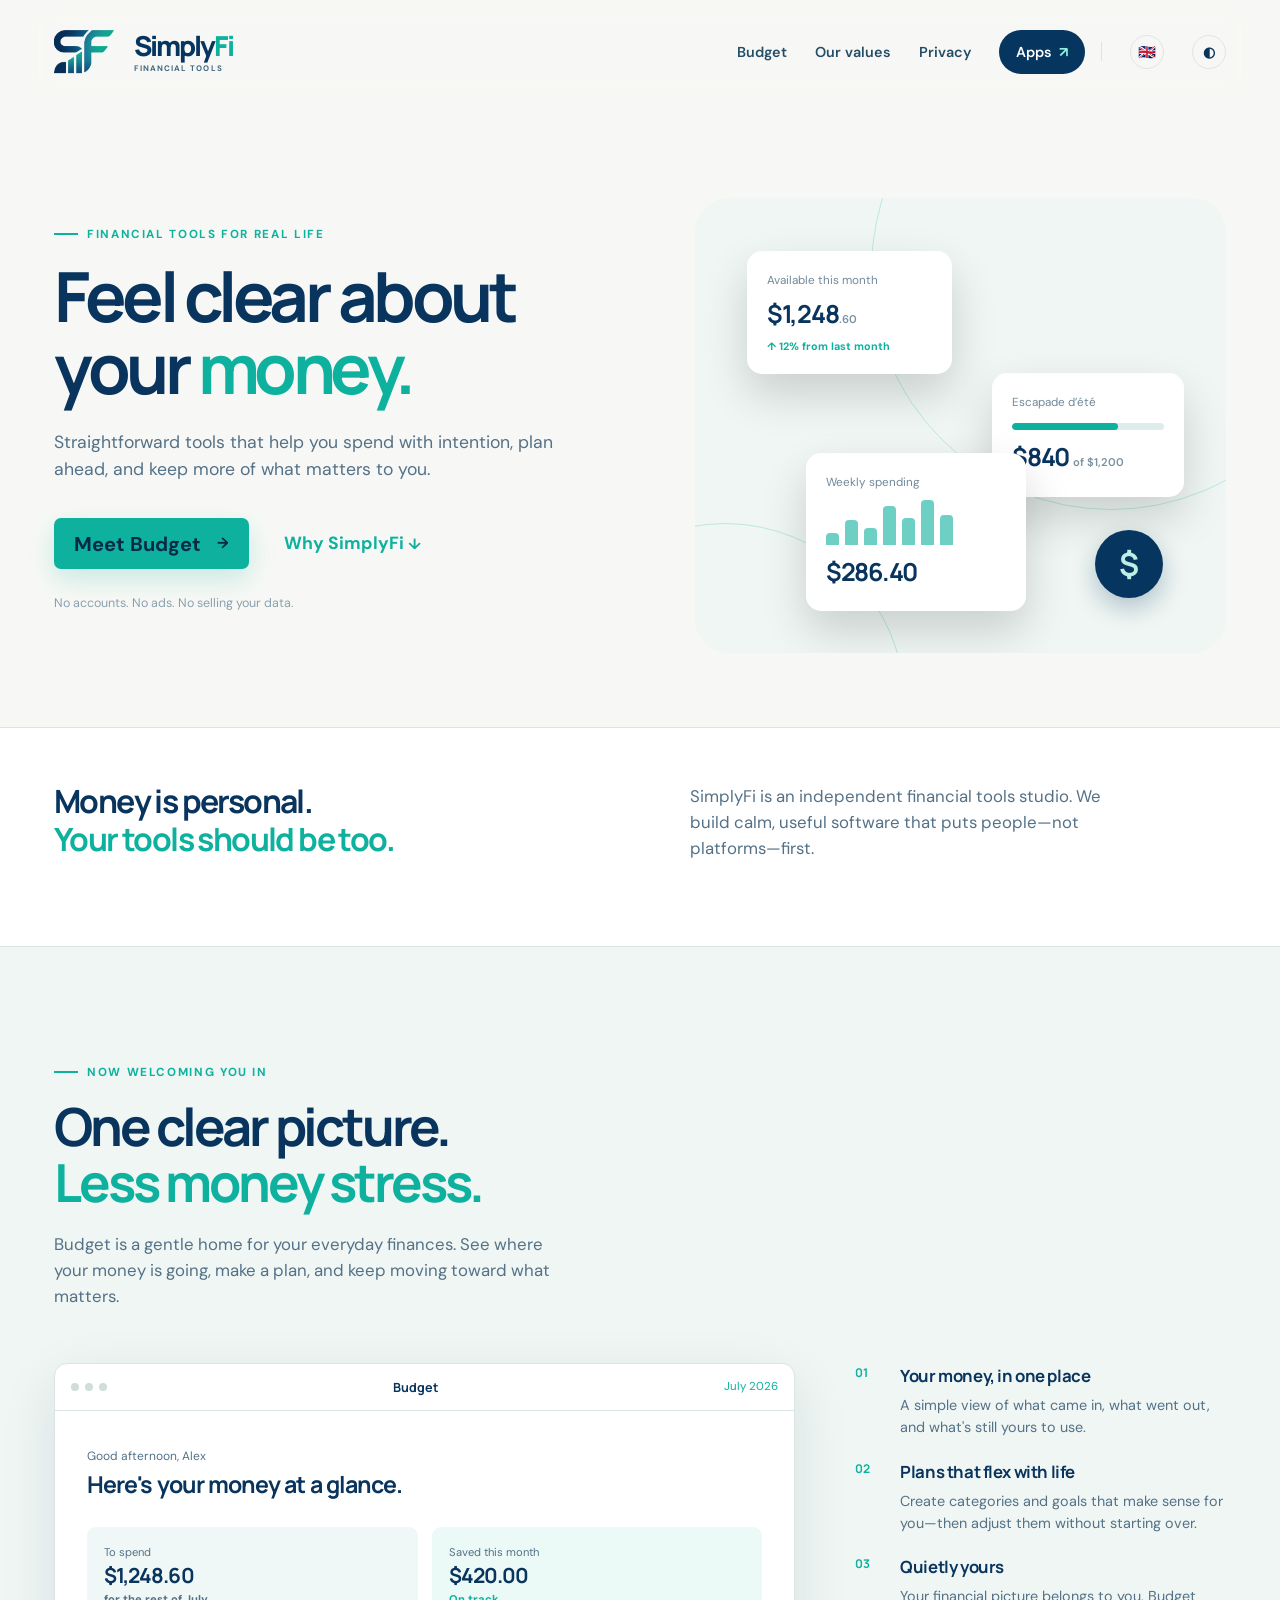
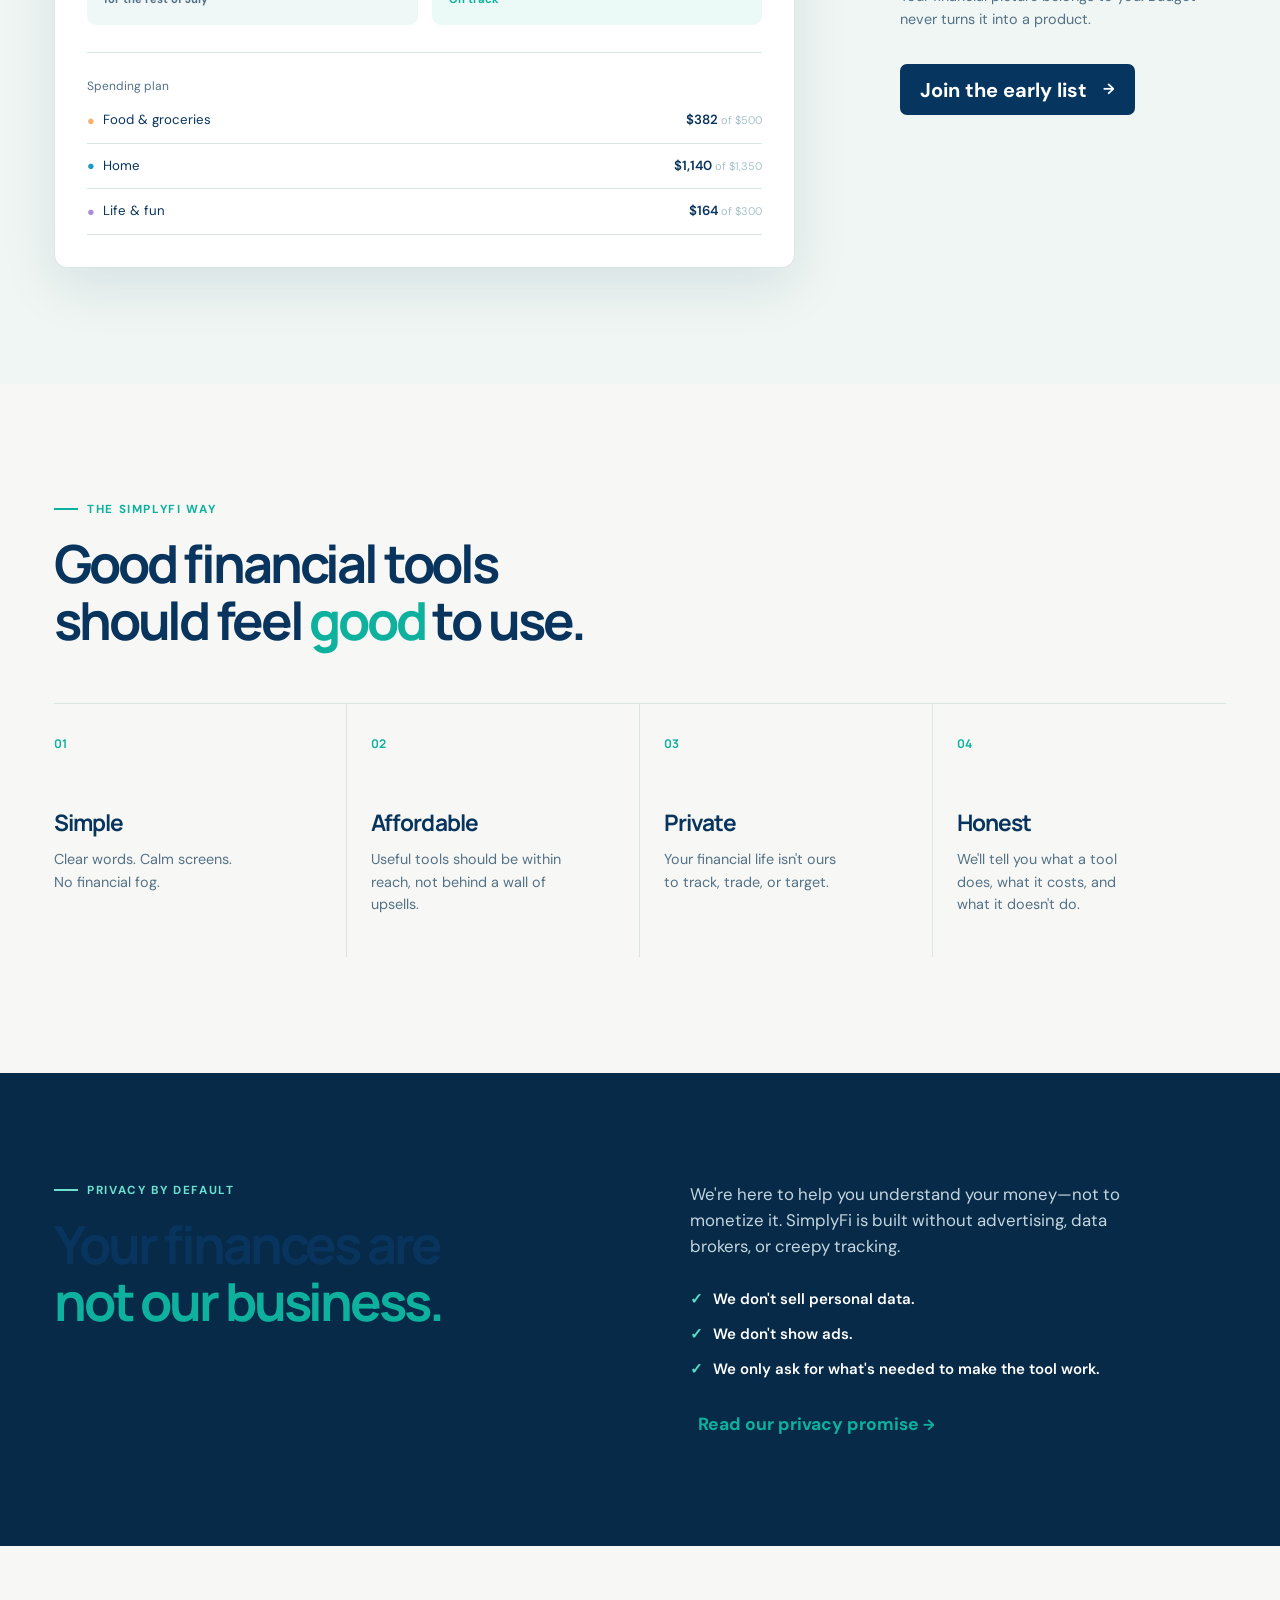
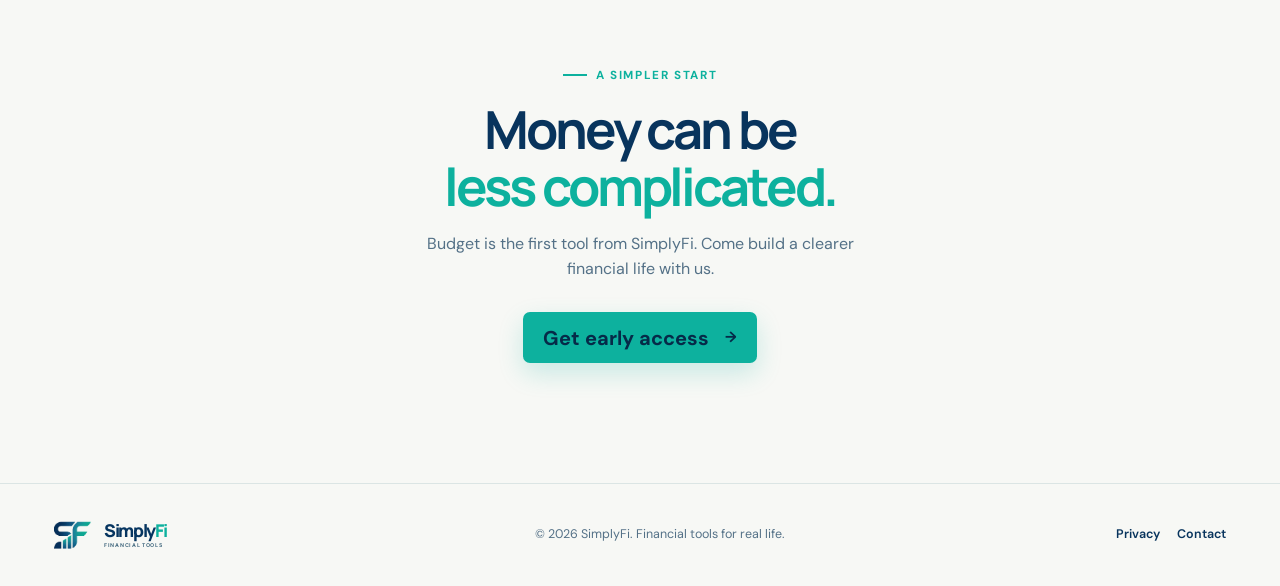
==== index.html @ 437ff039 "Make mobile app navigation responsive" ====
<!doctype html>
<html lang="en" data-lang="en">
<head>
  <meta charset="utf-8">
  <meta name="viewport" content="width=device-width,initial-scale=1">
  <title>SimplyFi — Money, made simpler.</title>
  <meta name="description" content="SimplyFi makes simple, affordable and private financial tools for everyday life.">
  <meta name="theme-color" content="#f7f8f5">
  <link rel="preconnect" href="https://fonts.googleapis.com">
  <link rel="preconnect" href="https://fonts.gstatic.com" crossorigin>
  <link href="https://fonts.googleapis.com/css2?family=DM+Sans:wght@400;500;600;700&family=Manrope:wght@500;600;700;800&display=swap" rel="stylesheet">
  <link rel="stylesheet" href="v2.css">
</head>
<body>
  <nav class="site-nav" aria-label="Primary navigation">
    <a class="brand" href="#top" aria-label="SimplyFi home"><img class="brand-mark logo-light" src="img/simplyfi-mark-light.png" alt=""><img class="brand-mark logo-dark" src="img/simplyfi-mark-dark.png" alt="" aria-hidden="true"><span class="brand-word"><strong>Simply<span>Fi</span></strong><small data-i18n="brandTagline">Financial tools</small></span></a>
    <div class="nav-links">
      <a href="#apps" data-i18n="navBudget">Budget</a><a href="#values" data-i18n="navValues">Our values</a><a href="#privacy" data-i18n="navPrivacy">Privacy</a>
      <a class="nav-cta" href="#apps"><span data-i18n="navApps">Apps</span> <b>↗</b></a>
      <span class="nav-divider" aria-hidden="true"></span>
      <div class="lang-dropdown"><button class="nav-btn" id="lang-btn" aria-label="Change language" title="Change language"></button><div class="lang-menu" id="lang-menu" role="menu"><button data-lang-code="en" role="menuitem">🇬🇧&nbsp; English</button><button data-lang-code="fr" role="menuitem">🇫🇷&nbsp; Français</button><button data-lang-code="es" role="menuitem">🇪🇸&nbsp; Español</button><button data-lang-code="pt" role="menuitem">🇧🇷&nbsp; Português</button></div></div>
      <button class="nav-btn" id="theme-btn" aria-label="Toggle dark mode" title="Toggle theme"></button>
    </div>
  </nav>
  <main id="top">
    <header class="hero">
      <div class="hero-copy">
        <p class="eyebrow"><i></i><span data-i18n="heroEyebrow">Financial tools for real life</span></p>
        <h1 data-i18n-html="heroTitle">Feel clear about<br>your <em>money.</em></h1>
        <p class="hero-lede" data-i18n="heroLede">Straightforward tools that help you spend with intention, plan ahead, and keep more of what matters to you.</p>
        <div class="hero-actions"><a class="button button-primary" href="#apps"><span data-i18n="heroCta">Meet Budget</span> <b>→</b></a><a class="text-link" href="#values"><span data-i18n="heroLink">Why SimplyFi</span> <b>↓</b></a></div>
        <p class="small-print" data-i18n="heroNote">No accounts. No ads. No selling your data.</p>
      </div>
      <div class="hero-visual" aria-hidden="true"><div class="halo halo-one"></div><div class="halo halo-two"></div><div class="hero-card card-balance"><span data-i18n="cardAvailable">Available this month</span><strong>$1,248<small>.60</small></strong><b data-i18n="cardUp">↑ 12% from last month</b></div><div class="hero-card card-goal"><span data-i18n="cardGoal">Summer getaway</span><div class="goal-line"><i></i></div><strong>$840 <small data-i18n="cardOf">of $1,200</small></strong></div><div class="hero-card card-spend"><span data-i18n="cardSpend">Weekly spending</span><div class="bars"><i></i><i></i><i></i><i></i><i></i><i></i><i></i></div><strong>$286.40</strong></div><div class="hero-orbit">$</div></div>
    </header>
    <section class="intro" aria-label="SimplyFi introduction"><p data-i18n-html="introTitle">Money is personal.<br><strong>Your tools should be too.</strong></p><p data-i18n="introCopy">SimplyFi is an independent financial tools studio. We build calm, useful software that puts people—not platforms—first.</p></section>
    <section id="apps" class="budget-section"><div class="section-heading"><p class="eyebrow"><i></i><span data-i18n="budgetEyebrow">Now welcoming you in</span></p><h2 data-i18n-html="budgetTitle">One clear picture.<br><em>Less money stress.</em></h2><p data-i18n="budgetCopy">Budget is a gentle home for your everyday finances. See where your money is going, make a plan, and keep moving toward what matters.</p></div>
      <div class="budget-layout"><div class="budget-window"><div class="window-top"><span></span><span></span><span></span><b>Budget</b><em data-i18n="month">July 2026</em></div><div class="window-body"><div class="welcome"><span data-i18n="greeting">Good afternoon, Alex</span><strong data-i18n="welcome">Here's your money at a glance.</strong></div><div class="summary-grid"><div><span data-i18n="toSpend">To spend</span><strong>$1,248.60</strong><b data-i18n="restMonth">for the rest of July</b></div><div><span data-i18n="saved">Saved this month</span><strong>$420.00</strong><b class="green" data-i18n="onTrack">On track</b></div></div><div class="category-list"><span data-i18n="plan">Spending plan</span><div><i class="food">●</i><span data-i18n="food">Food & groceries</span><b>$382 <small data-i18n="foodOf">of $500</small></b></div><div><i class="home">●</i><span data-i18n="home">Home</span><b>$1,140 <small data-i18n="homeOf">of $1,350</small></b></div><div><i class="life">●</i><span data-i18n="life">Life & fun</span><b>$164 <small data-i18n="lifeOf">of $300</small></b></div></div></div></div>
      <div class="budget-side"><div><span class="number">01</span><h3 data-i18n="pointOneTitle">Your money, in one place</h3><p data-i18n="pointOneCopy">A simple view of what came in, what went out, and what's still yours to use.</p></div><div><span class="number">02</span><h3 data-i18n="pointTwoTitle">Plans that flex with life</h3><p data-i18n="pointTwoCopy">Create categories and goals that make sense for you—then adjust them without starting over.</p></div><div><span class="number">03</span><h3 data-i18n="pointThreeTitle">Quietly yours</h3><p data-i18n="pointThreeCopy">Your financial picture belongs to you. Budget never turns it into a product.</p></div><a class="button button-dark" href="mailto:simplyfitools@proton.me?subject=Budget%20early%20access"><span data-i18n="earlyList">Join the early list</span> <b>→</b></a></div></div>
    </section>
    <section id="values" class="values"><div class="values-heading"><p class="eyebrow"><i></i><span data-i18n="valuesEyebrow">The SimplyFi way</span></p><h2 data-i18n-html="valuesTitle">Good financial tools<br>should feel <em>good</em> to use.</h2></div><div class="value-grid"><article><span>01</span><h3 data-i18n="simple">Simple</h3><p data-i18n="simpleCopy">Clear words. Calm screens. No financial fog.</p></article><article><span>02</span><h3 data-i18n="affordable">Affordable</h3><p data-i18n="affordableCopy">Useful tools should be within reach, not behind a wall of upsells.</p></article><article><span>03</span><h3 data-i18n="private">Private</h3><p data-i18n="privateCopy">Your financial life isn't ours to track, trade, or target.</p></article><article><span>04</span><h3 data-i18n="honest">Honest</h3><p data-i18n="honestCopy">We'll tell you what a tool does, what it costs, and what it doesn't do.</p></article></div></section>
    <section id="privacy" class="privacy"><div><p class="eyebrow"><i></i><span data-i18n="privacyEyebrow">Privacy by default</span></p><h2 data-i18n-html="privacyTitle">Your finances are<br><em>not our business.</em></h2></div><div class="privacy-copy"><p data-i18n="privacyCopy">We're here to help you understand your money—not to monetize it. SimplyFi is built without advertising, data brokers, or creepy tracking.</p><ul><li data-i18n="privacyOne">We don't sell personal data.</li><li data-i18n="privacyTwo">We don't show ads.</li><li data-i18n="privacyThree">We only ask for what's needed to make the tool work.</li></ul><a class="text-link" href="privacy/"><span data-i18n="privacyLink">Read our privacy promise</span> <b>→</b></a></div></section>
    <section class="closing"><p class="eyebrow"><i></i><span data-i18n="closingEyebrow">A simpler start</span></p><h2 data-i18n-html="closingTitle">Money can be<br><em>less complicated.</em></h2><p data-i18n="closingCopy">Budget is the first tool from SimplyFi. Come build a clearer financial life with us.</p><a class="button button-primary" href="mailto:simplyfitools@proton.me?subject=Budget%20early%20access"><span data-i18n="closingCta">Get early access</span> <b>→</b></a></section>
  </main>
  <footer><a class="footer-brand" href="#top"><img class="brand-mark logo-light" src="img/simplyfi-mark-light.png" alt=""><img class="brand-mark logo-dark" src="img/simplyfi-mark-dark.png" alt="" aria-hidden="true"><span class="brand-word"><strong>Simply<span>Fi</span></strong><small data-i18n="brandTagline">Financial tools</small></span></a><span data-i18n="footer">© 2026 SimplyFi. Financial tools for real life.</span><div><a href="privacy/" data-i18n="navPrivacy">Privacy</a><a href="mailto:simplyfitools@proton.me" data-i18n="contact">Contact</a></div></footer>
  <script src="v2.js"></script>
</body>
</html>
---- v2.css ----
:root { --navy:#063560; --navy-deep:#042846; --teal:#0db19e; --mint:#c8eee7; --paper:#f7f8f5; --ink:#08345d; --muted:#668093; --line:#dbe5e4; --sand:#eff3ee; }
* { box-sizing:border-box; } html { scroll-behavior:smooth; } body { margin:0; color:var(--ink); background:var(--paper); font:16px/1.55 "DM Sans",sans-serif; } a { color:inherit; text-decoration:none; } .site-nav { height:88px; max-width:1240px; margin:auto; padding:12px 34px; display:flex; align-items:center; justify-content:space-between; } .brand img { display:block; width:116px; height:64px; object-fit:contain; object-position:left center; } .nav-links { display:flex; align-items:center; gap:28px; font-size:.9rem; font-weight:600; } .nav-links>a:not(.nav-cta) { color:#466477; } .nav-cta { background:var(--navy); color:white; border-radius:999px; padding:11px 17px; } .nav-cta span { color:var(--teal); margin-left:5px; }
.hero { max-width:1240px; min-height:620px; margin:auto; padding:94px 34px 74px; display:grid; grid-template-columns:1.05fr .95fr; align-items:center; gap:54px; overflow:hidden; } .eyebrow { margin:0 0 17px; color:var(--teal); font-size:.73rem; font-weight:700; text-transform:uppercase; letter-spacing:.14em; } .eyebrow i { width:24px; height:2px; display:inline-block; vertical-align:middle; margin:-2px 9px 0 0; background:currentColor; } h1,h2,h3,p { margin-top:0; } h1,h2,h3 { font-family:Manrope,sans-serif; } h1 { font-size:clamp(3.2rem,5.4vw,5.5rem); line-height:1.04; letter-spacing:-.065em; margin-bottom:25px; } em { color:var(--teal); font-style:normal; } .hero-lede { max-width:500px; color:#547187; font-size:1.1rem; } .hero-actions { margin-top:35px; display:flex; align-items:center; gap:27px; } .button { display:inline-flex; align-items:center; justify-content:center; gap:16px; padding:14px 20px; border-radius:7px; font-weight:700; font-size:.93rem; } .button span { font-size:1.25rem; line-height:1; } .button-primary { background:var(--teal); color:#fff; box-shadow:0 10px 26px rgba(13,177,158,.2); } .button-dark { background:var(--navy); color:#fff; } .text-link { font-weight:700; font-size:.93rem; } .text-link span { color:var(--teal); margin-left:8px; font-size:1.1rem; } .small-print { color:#8aa0ae; font-size:.78rem; margin-top:25px; }
.hero-visual { position:relative; height:455px; background:linear-gradient(135deg,#e2f2ef,#eef5f2); border-radius:34px; overflow:hidden; } .halo { position:absolute; border-radius:50%; border:1px solid rgba(13,177,158,.22); } .halo-one { width:480px;height:480px;top:-168px;right:-125px; } .halo-two { width:360px;height:360px;bottom:-230px;left:-150px; } .hero-card { position:absolute; padding:20px; border-radius:15px; background:rgba(255,255,255,.94); box-shadow:0 20px 45px rgba(13,59,84,.12); } .hero-card span { color:#70899a; font-size:.73rem; display:block; margin-bottom:6px; } .hero-card strong { font-family:Manrope; font-size:1.55rem; letter-spacing:-.05em; } .hero-card small { font:600 .7rem "DM Sans"; letter-spacing:0; color:#7c919e; } .hero-card b { display:block; font-size:.67rem; margin-top:4px; color:var(--teal); } .card-balance { left:52px; top:53px; width:205px; } .card-goal { right:42px; top:175px; width:192px; } .goal-line { background:#deedeb; height:7px; border-radius:9px; margin:12px 0 8px; overflow:hidden; } .goal-line i { display:block; width:70%;height:100%; background:var(--teal); border-radius:inherit; } .card-spend { bottom:42px; left:111px; width:220px; } .bars { height:45px; display:flex; align-items:end; gap:6px; margin:8px 0; } .bars i { width:13px; background:var(--teal); border-radius:4px 4px 0 0; opacity:.6; } .bars i:nth-child(1){height:25%}.bars i:nth-child(2){height:55%}.bars i:nth-child(3){height:37%}.bars i:nth-child(4){height:85%}.bars i:nth-child(5){height:60%}.bars i:nth-child(6){height:100%}.bars i:nth-child(7){height:65%} .hero-orbit { position:absolute; right:63px; bottom:55px; width:68px;height:68px;border-radius:50%;background:var(--navy);color:#bceee4;display:grid;place-items:center;font:bold 2rem Manrope;box-shadow:0 10px 25px #08345d44; }
.intro { border-top:1px solid var(--line); border-bottom:1px solid var(--line); padding:55px max(34px,calc((100vw - 1172px)/2)); display:grid; grid-template-columns:1fr 1fr; gap:100px; background:#fff; } .intro p:first-child { font:700 clamp(1.55rem,2.5vw,2.3rem)/1.18 Manrope; letter-spacing:-.05em; } .intro strong { color:var(--teal); } .intro p:last-child { max-width:430px; color:#5b7486; font-size:1.05rem; }
.budget-section { padding:116px max(34px,calc((100vw - 1172px)/2)); background:#eff6f3; } .section-heading { max-width:600px; }.section-heading h2,.values h2,.privacy h2,.closing h2 { font-size:clamp(2.4rem,4.1vw,4.2rem); line-height:1.08; letter-spacing:-.06em; margin-bottom:20px; } .section-heading>p:last-child { color:#557385; max-width:520px; font-size:1.05rem; } .budget-layout { display:grid; grid-template-columns:1.4fr .7fr; gap:60px; align-items:start; margin-top:54px; } .budget-window { background:#fff; border:1px solid #d8e6e3; border-radius:13px; overflow:hidden; box-shadow:0 18px 55px rgba(6,53,96,.1); } .window-top { height:47px; padding:0 16px; display:flex;align-items:center;gap:6px;border-bottom:1px solid #e7efed;color:#91a5ae;font-size:.72rem; }.window-top>span { width:8px;height:8px;border-radius:50%;background:#cfdddb;}.window-top b { margin:auto;font:700 .79rem Manrope;color:var(--navy);}.window-top em{font-style:normal}.window-body{padding:32px}.welcome span,.category-list>span {font-size:.75rem;color:#7c939f}.welcome strong{display:block;font:700 1.45rem Manrope;letter-spacing:-.04em}.summary-grid{display:grid;grid-template-columns:1fr 1fr;gap:14px;margin:27px 0}.summary-grid>div{border-radius:9px;padding:17px;background:#eff8f6}.summary-grid>div:nth-child(2){background:#f2f6fb}.summary-grid span,.summary-grid b{display:block;font-size:.7rem;color:#75909a}.summary-grid strong{font:700 1.3rem Manrope;letter-spacing:-.045em}.summary-grid .green{color:var(--teal)}.category-list{border-top:1px solid #e6eeec;padding-top:20px}.category-list>div{display:flex;gap:8px;align-items:center;padding:12px 0;border-bottom:1px solid #eef3f2;font-size:.83rem}.category-list i{font-style:normal;font-size:.8rem}.food{color:#ffad6b}.home{color:#1b9bca}.life{color:#ae8dd5}.category-list b{margin-left:auto;font-weight:600}.category-list small{font-weight:400;color:#8ba0a9}.budget-side>div{padding:0 0 20px 45px;position:relative}.number{position:absolute;left:0;top:1px;color:var(--teal);font:700 .75rem Manrope}.budget-side h3{font-size:1.05rem;letter-spacing:-.025em;margin:0 0 5px}.budget-side p{color:#5d7788;font-size:.9rem;margin:0}.budget-side .button{margin:14px 0 0 45px}
.values { padding:116px max(34px,calc((100vw - 1172px)/2)); }.values-heading { margin-bottom:55px; }.value-grid { border-top:1px solid var(--line); display:grid;grid-template-columns:repeat(4,1fr);}.value-grid article{min-height:220px;padding:27px 24px;border-right:1px solid var(--line)}.value-grid article:first-child{padding-left:0}.value-grid article:last-child{border:0}.value-grid span{color:var(--teal);font:700 .75rem Manrope}.value-grid h3{font-size:1.42rem;letter-spacing:-.04em;margin:49px 0 8px}.value-grid p{color:#607b8b;font-size:.9rem;max-width:190px}
.privacy { padding:108px max(34px,calc((100vw - 1172px)/2)); background:var(--navy); color:white;display:grid;grid-template-columns:1fr 1fr;gap:100px; }.privacy .eyebrow{color:#6de0d0}.privacy h2{margin:0}.privacy-copy{max-width:460px;color:#c2d4dc;font-size:1.05rem}.privacy-copy ul{padding:0;margin:29px 0;list-style:none}.privacy-copy li{margin:12px 0;color:white;font-weight:600;font-size:.94rem}.privacy-copy li:before{content:'✓';color:#59dec9;margin-right:10px}.privacy-copy .text-link{color:#fff}.closing{text-align:center;padding:120px 30px}.closing .eyebrow{justify-content:center}.closing h2{margin-bottom:18px}.closing>p:not(.eyebrow){color:#637c8c;max-width:460px;margin:0 auto 30px}.closing .button{margin:auto}footer{border-top:1px solid var(--line);padding:23px max(34px,calc((100vw - 1172px)/2));display:flex;align-items:center;justify-content:space-between;gap:20px;color:#718894;font-size:.78rem}.footer-brand img{width:84px;height:37px;object-fit:contain}.footer-brand{line-height:0}footer div{display:flex;gap:17px;color:var(--navy);font-weight:600}
@media (max-width:800px){.site-nav{padding:10px 22px;height:76px}.brand img{width:95px;height:54px}.nav-links{gap:14px;font-size:.82rem}.nav-links>a:not(.nav-cta){display:none}.hero{grid-template-columns:1fr;padding:64px 24px 58px;gap:45px;min-height:0}.hero-visual{height:360px}.card-balance{left:24px;top:36px}.card-goal{right:22px;top:142px}.card-spend{left:64px;bottom:24px}.hero-orbit{right:25px;bottom:22px}.intro,.privacy{grid-template-columns:1fr;gap:18px;padding:48px 24px}.budget-section,.values{padding:74px 24px}.budget-layout{grid-template-columns:1fr;gap:42px}.window-body{padding:22px}.values-heading{margin-bottom:35px}.value-grid{grid-template-columns:1fr 1fr}.value-grid article,.value-grid article:first-child{padding:22px 15px;border-bottom:1px solid var(--line)}.value-grid article:nth-child(2){border-right:0}.value-grid article:nth-child(3),.value-grid article:nth-child(4){border-bottom:0}.value-grid h3{margin-top:35px}.closing{padding:80px 24px}footer{padding:18px 24px;flex-wrap:wrap}.footer-brand{order:1}footer span{order:3;width:100%}footer div{order:2}}
@media (max-width:420px){h1{font-size:3rem}.hero-actions{align-items:flex-start;flex-direction:column;gap:20px}.summary-grid{grid-template-columns:1fr}.hero-visual{margin:0 -4px}.card-goal{transform:scale(.86);transform-origin:right top}.card-spend{transform:scale(.88);transform-origin:left bottom}.value-grid{grid-template-columns:1fr}.value-grid article,.value-grid article:nth-child(3){border-right:0;border-bottom:1px solid var(--line)}.value-grid article:last-child{border-bottom:0}}

/* Internationalization, theme controls, and dark mode */
:root{--page:var(--paper);--surface:#fff;--surface-soft:#eff6f3;--heading:var(--ink);--body:#547187;--nav-bg:rgba(247,248,245,.88);--card:#fff;--card-soft:#eff8f6;--rule:var(--line)}
[data-theme="dark"]{--page:#071c31;--surface:#0c2942;--surface-soft:#0a3346;--heading:#f3fbfa;--body:#b7cbd4;--nav-bg:rgba(7,28,49,.88);--card:#103851;--card-soft:#123d50;--rule:#1d4961;--navy:#d9f5ef;--ink:#f3fbfa;--teal:#42cfbd;--muted:#a9c5d0;--line:#1d4961;--sand:#0a3346}
body{background:var(--page);color:var(--heading);transition:background .25s ease,color .25s ease}.site-nav{position:sticky;top:0;z-index:30;background:var(--nav-bg);backdrop-filter:blur(14px) saturate(150%);-webkit-backdrop-filter:blur(14px) saturate(150%);transition:box-shadow .2s ease,background .25s ease}.site-nav.is-scrolled{box-shadow:0 6px 24px rgba(4,40,70,.11)}.nav-cta span{color:inherit;margin:0}.nav-cta b{color:var(--teal);margin-left:5px}.nav-divider{width:1px;height:19px;background:var(--rule);margin-left:-12px}.nav-btn{display:grid;place-items:center;width:34px;height:34px;padding:0;border:1px solid var(--rule);border-radius:50%;background:transparent;color:var(--heading);font:700 .9rem "DM Sans",sans-serif;cursor:pointer;transition:background .15s,border-color .15s}.nav-btn:hover{background:var(--surface-soft);border-color:var(--teal)}.lang-dropdown{position:relative}.lang-menu{display:none;position:absolute;right:0;top:43px;width:158px;padding:6px;background:var(--surface);border:1px solid var(--rule);border-radius:10px;box-shadow:0 16px 34px rgba(0,0,0,.16)}.lang-menu.open{display:block}.lang-menu button{display:block;width:100%;padding:8px 9px;border:0;border-radius:7px;background:transparent;color:var(--heading);font:600 .84rem "DM Sans",sans-serif;text-align:left;cursor:pointer}.lang-menu button:hover{background:var(--surface-soft)}
.hero-visual,.budget-section{background:var(--surface-soft)}.hero-lede,.intro p:last-child,.section-heading>p:last-child,.budget-side p,.value-grid p,.closing>p:not(.eyebrow){color:var(--body)}.intro{background:var(--surface);border-color:var(--rule)}.budget-window,.hero-card{background:var(--card);border-color:var(--rule)}.window-top,.category-list,.category-list>div{border-color:var(--rule)}.summary-grid>div{background:var(--card-soft)}.summary-grid>div:nth-child(2){background:color-mix(in srgb,var(--card) 76%,var(--teal) 8%)}.summary-grid span,.summary-grid b,.welcome span,.category-list>span,.window-top{color:var(--body)}.welcome strong,.window-top b{color:var(--heading)}.privacy{background:#062a48}.privacy-copy{color:#c4d6df}.values,.closing{background:var(--page)}footer{border-color:var(--rule);color:var(--body)}footer div{color:var(--heading)}.hero-card{box-shadow:0 20px 45px rgba(0,0,0,.16)}[data-theme="dark"] .hero-visual{background:linear-gradient(135deg,#09394d,#0b3149)}[data-theme="dark"] .hero-card small,.category-list small{color:#a8c1ca}[data-theme="dark"] .hero-orbit{background:#d9f5ef;color:#063560}[data-theme="dark"] .button-dark{background:#d9f5ef;color:#063560}
@media(max-width:800px){.nav-divider{display:none}.nav-links{gap:9px}.lang-menu{right:-38px}.nav-cta{padding:9px 12px}}

/* High-contrast navigation and a purpose-made logo treatment. */
.site-nav{height:124px;padding-top:8px;padding-bottom:8px}.brand{width:118px;height:108px;display:flex;align-items:center;justify-content:center;flex:0 0 118px}.brand img{width:106px;height:106px;object-fit:contain;object-position:center}.logo-dark{display:none!important}[data-theme="dark"] .logo-light{display:none!important}[data-theme="dark"] .logo-dark{display:block!important}.nav-links>a:not(.nav-cta){color:#244d68}.nav-cta{background:var(--navy);color:#fff;box-shadow:none}.nav-cta b{color:#8ff0df}.nav-links>a:not(.nav-cta):hover{color:var(--navy);text-decoration:underline;text-underline-offset:5px}[data-theme="dark"] .nav-links>a:not(.nav-cta){color:#c6dce4}[data-theme="dark"] .nav-links>a:not(.nav-cta):hover{color:#fff}[data-theme="dark"] .nav-cta{background:var(--teal);color:#062a48}[data-theme="dark"] .nav-cta b{color:#062a48}[data-theme="dark"] .nav-btn{border-color:#326078;color:#fff}[data-theme="dark"] .nav-btn:hover{background:#16455c;border-color:#70e5d5}.hero h1,.section-heading h2,.values h2,.privacy h2,.closing h2{color:var(--heading)}.button-primary{background:var(--teal);color:#062a48}.button-primary b{color:#062a48}.button-dark{color:#fff}.text-link{color:var(--heading)}.text-link b{color:var(--teal)}[data-theme="dark"] .button-primary{background:var(--teal);color:#062a48}.footer-brand{width:64px;height:64px;display:flex;align-items:center;justify-content:center}.footer-brand img{width:54px;height:58px;object-fit:contain}.footer-brand .logo-dark{display:none!important}[data-theme="dark"] .footer-brand .logo-light{display:none!important}[data-theme="dark"] .footer-brand .logo-dark{display:block!important}
@media(max-width:800px){.site-nav{height:94px;padding:5px 18px}.brand{width:82px;height:82px;flex-basis:82px}.brand img{width:78px;height:78px}.nav-links{margin-left:auto}.footer-brand{width:54px;height:54px}.footer-brand img{width:47px;height:50px}}

/* A horizontal, readable brand lockup; only the descriptor changes by language. */
.site-nav{height:104px}.brand{width:218px;height:82px;flex-basis:218px;gap:10px;justify-content:flex-start}.brand img.brand-mark{width:70px;height:58px;object-fit:contain;flex:0 0 70px}.brand-word{display:flex;flex-direction:column;align-items:flex-start;line-height:1}.brand-word strong{font:800 1.72rem/1 "Manrope",sans-serif;letter-spacing:-.075em;color:#063560}.brand-word strong span{color:#0db19e}.brand-word small{margin-top:5px;color:#40677d;font:700 .5rem/1 "DM Sans",sans-serif;letter-spacing:.13em;text-transform:uppercase;white-space:nowrap}.footer-brand{width:150px;height:56px;gap:7px;justify-content:flex-start}.footer-brand img.brand-mark{width:43px;height:38px;object-fit:contain;flex:0 0 43px}.footer-brand .brand-word strong{font-size:1.1rem}.footer-brand .brand-word small{font-size:.34rem;margin-top:3px}[data-theme="dark"] .brand-word strong{color:#f7fffe}[data-theme="dark"] .brand-word strong span{color:#42cfbd}[data-theme="dark"] .brand-word small{color:#b7d6dd}
@media(max-width:800px){.site-nav{height:88px}.brand{width:165px;height:68px;flex-basis:165px;gap:7px}.brand img.brand-mark{width:52px;height:46px;flex-basis:52px}.brand-word strong{font-size:1.33rem}.brand-word small{font-size:.38rem;margin-top:4px}.footer-brand{width:135px}.footer-brand img.brand-mark{width:38px;height:34px;flex-basis:38px}}

/* The app entry point stays compact in every locale and never crowds mobile controls. */
.nav-cta{display:inline-flex;align-items:center;justify-content:center;gap:7px;min-width:74px;white-space:nowrap}.nav-cta b{margin:0}@media(max-width:800px){.nav-cta{min-width:0;height:36px;padding:8px 11px;font-size:.78rem;line-height:1}.nav-links{min-width:0;flex:1;justify-content:flex-end}.nav-links>a:not(.nav-cta){display:none}}@media(max-width:390px){.site-nav{padding-left:12px;padding-right:12px}.brand{width:143px;flex-basis:143px}.brand img.brand-mark{width:44px;flex-basis:44px}.brand-word strong{font-size:1.17rem}.brand-word small{font-size:.33rem}.nav-cta{width:36px;min-width:36px;padding:0}.nav-cta span{display:none}.nav-cta b{font-size:1.1rem}}
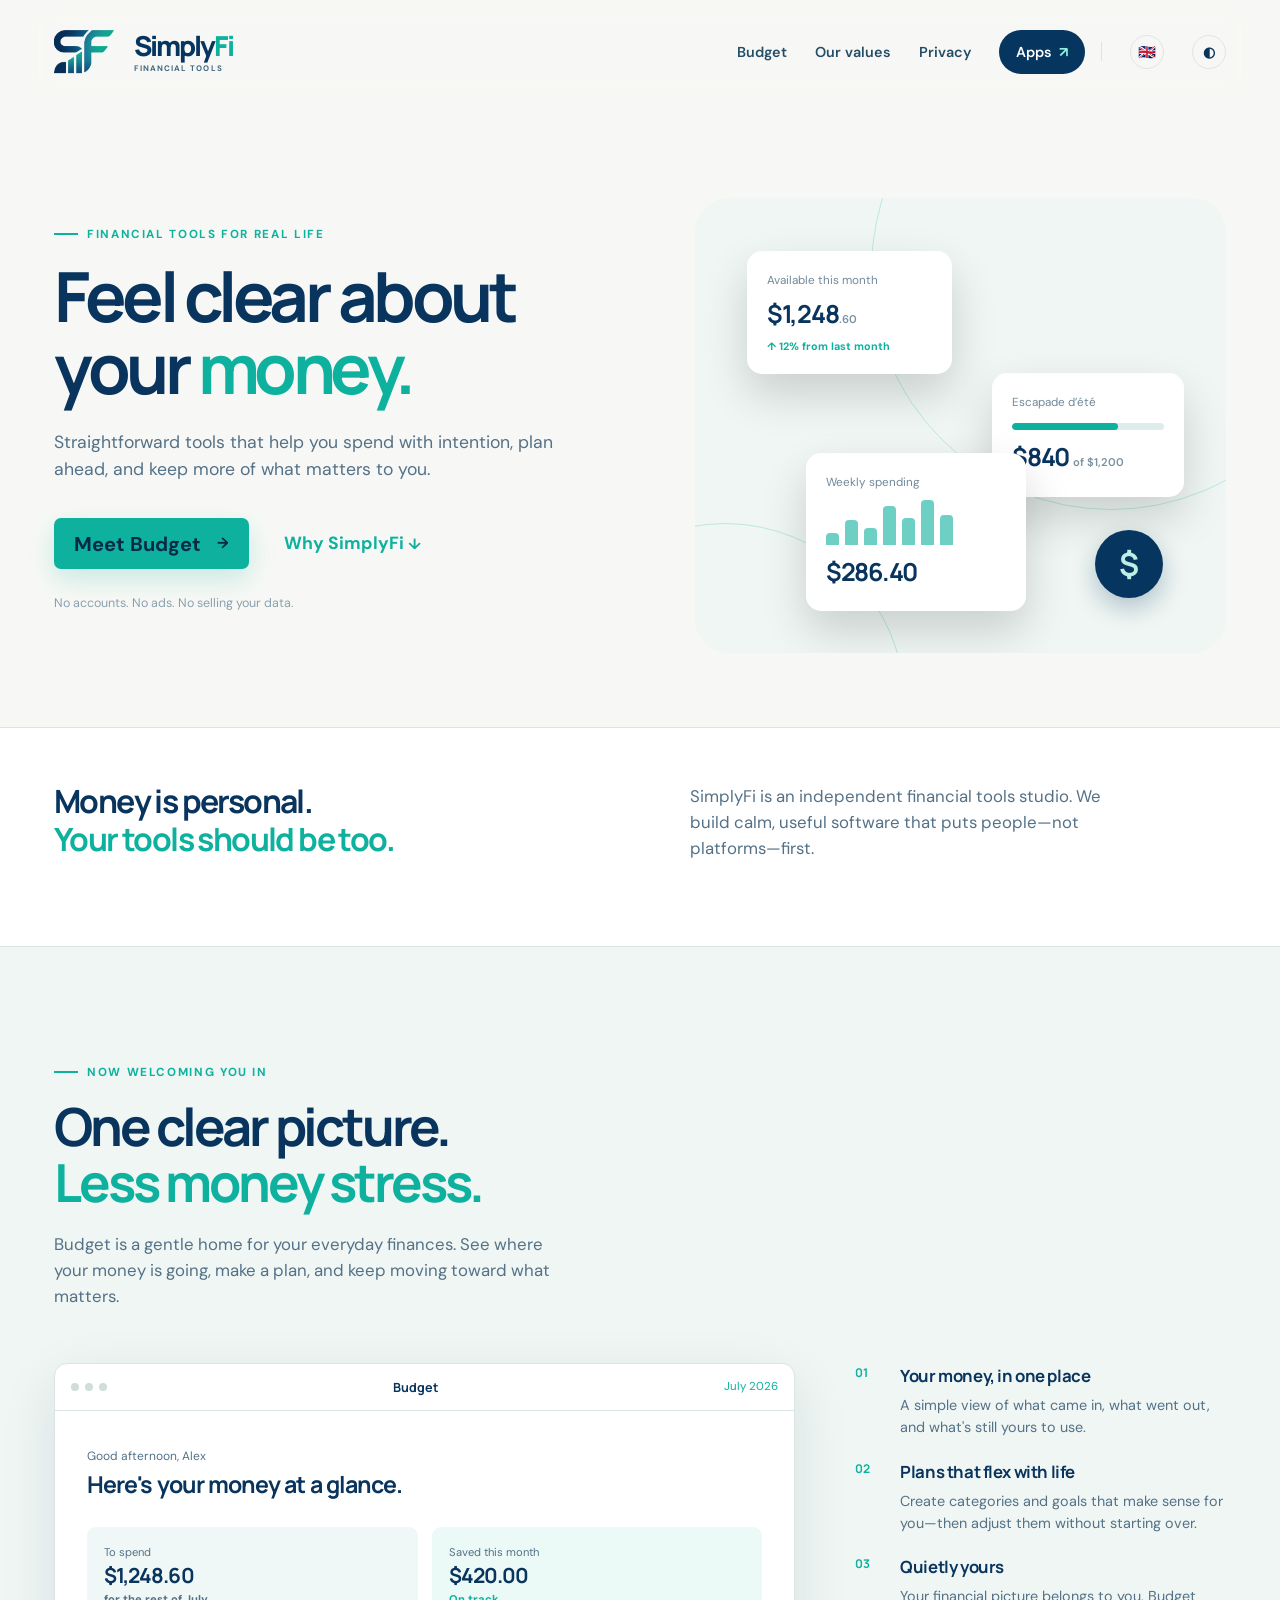
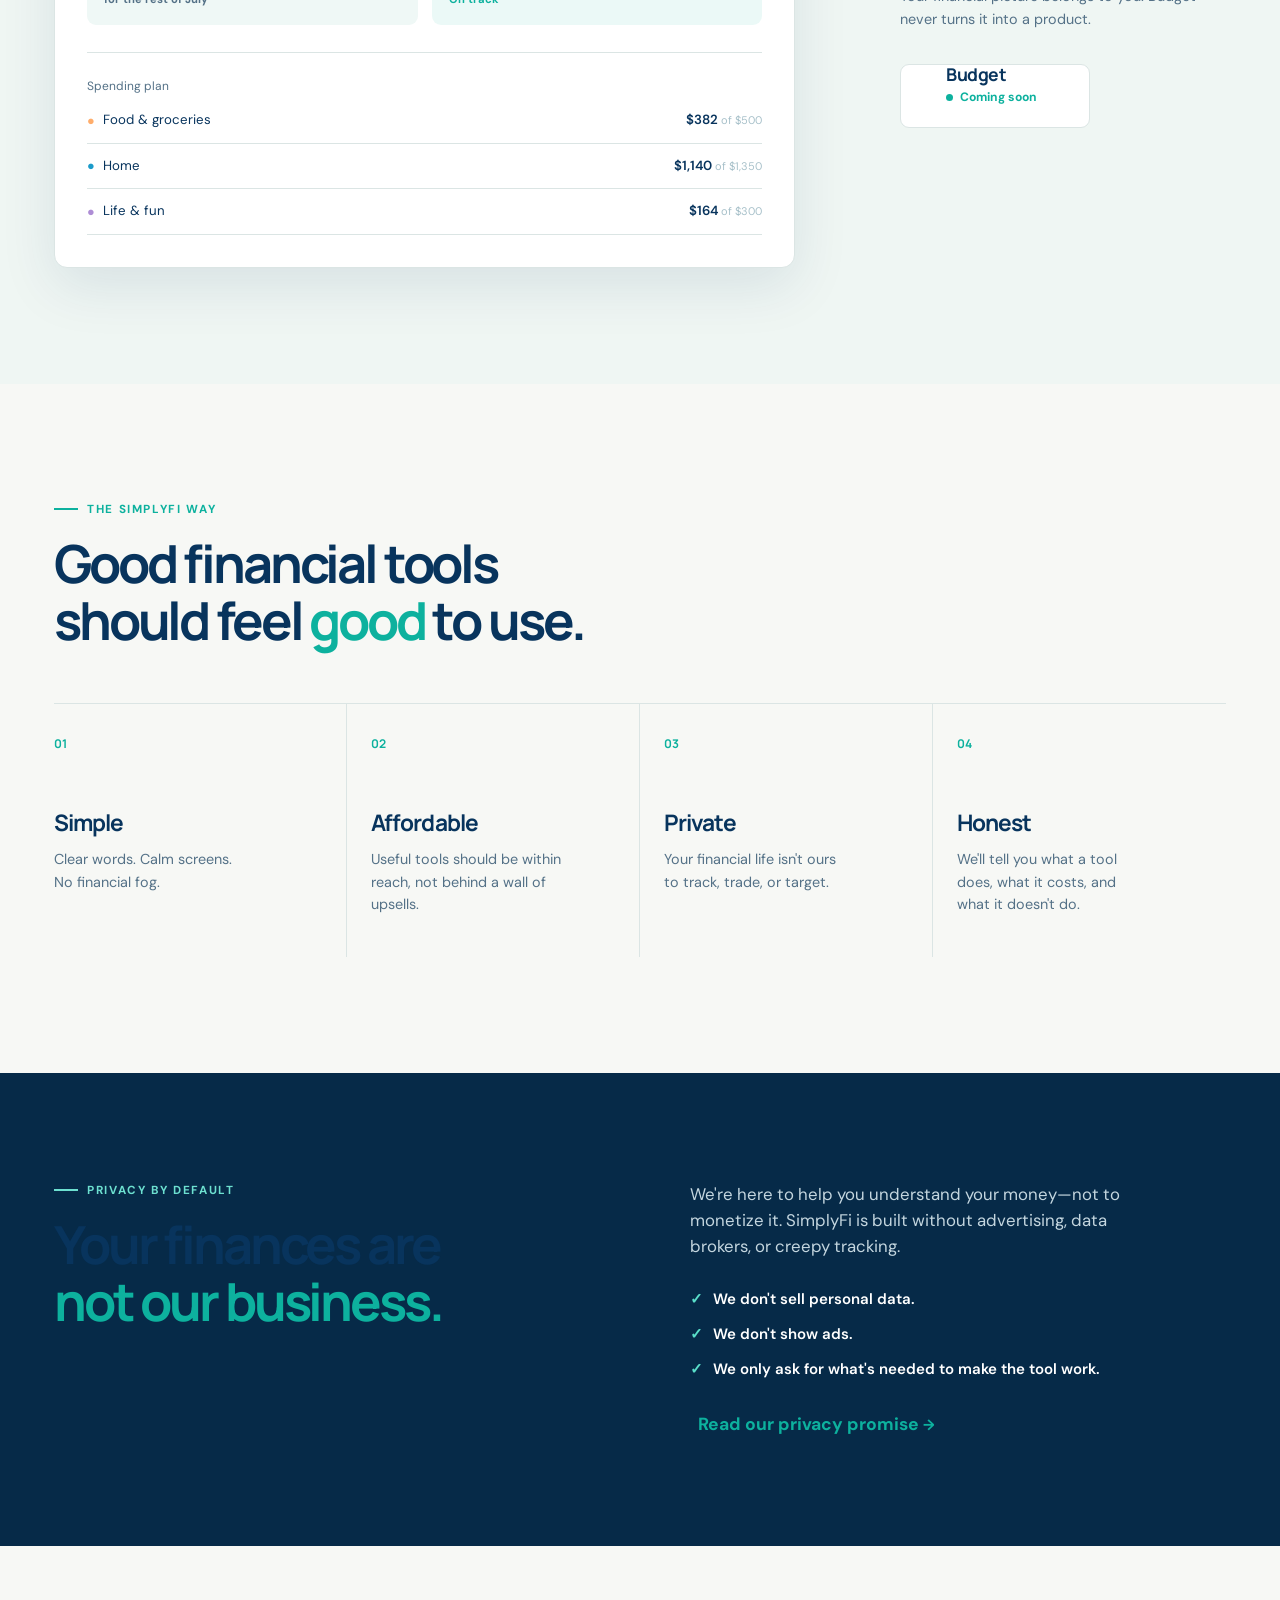
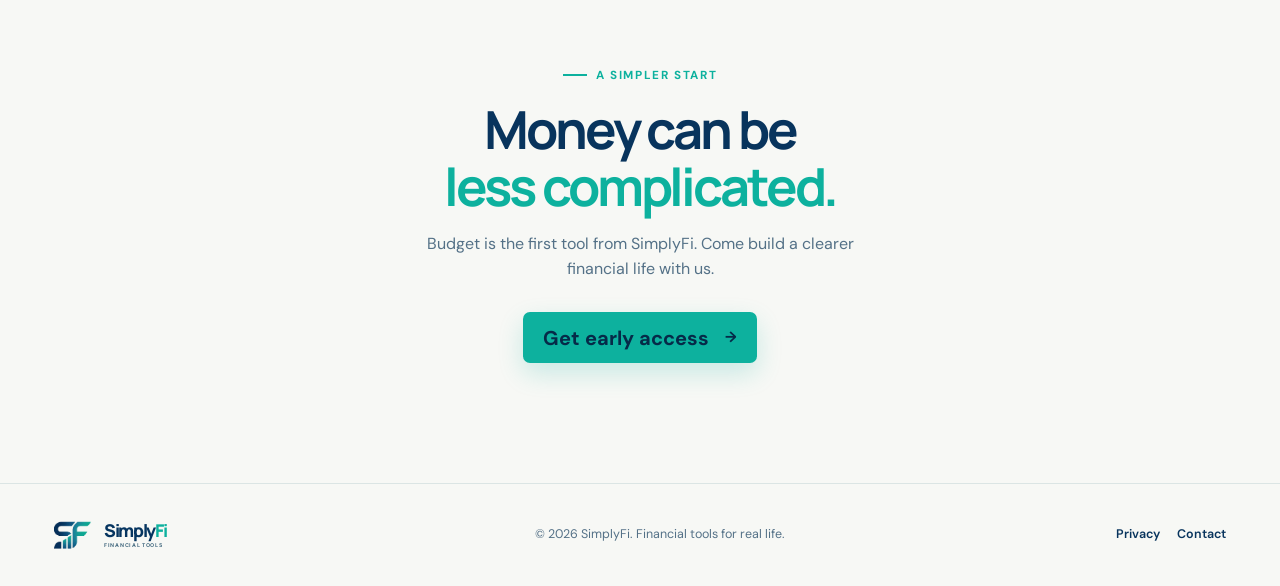
==== commit 8794e09d: "Show Budget as coming soon and remove nav overlay" ====
--- a/index.html
+++ b/index.html
@@ -36,7 +36,7 @@
     <section class="intro" aria-label="SimplyFi introduction"><p data-i18n-html="introTitle">Money is personal.<br><strong>Your tools should be too.</strong></p><p data-i18n="introCopy">SimplyFi is an independent financial tools studio. We build calm, useful software that puts people—not platforms—first.</p></section>
     <section id="apps" class="budget-section"><div class="section-heading"><p class="eyebrow"><i></i><span data-i18n="budgetEyebrow">Now welcoming you in</span></p><h2 data-i18n-html="budgetTitle">One clear picture.<br><em>Less money stress.</em></h2><p data-i18n="budgetCopy">Budget is a gentle home for your everyday finances. See where your money is going, make a plan, and keep moving toward what matters.</p></div>
       <div class="budget-layout"><div class="budget-window"><div class="window-top"><span></span><span></span><span></span><b>Budget</b><em data-i18n="month">July 2026</em></div><div class="window-body"><div class="welcome"><span data-i18n="greeting">Good afternoon, Alex</span><strong data-i18n="welcome">Here's your money at a glance.</strong></div><div class="summary-grid"><div><span data-i18n="toSpend">To spend</span><strong>$1,248.60</strong><b data-i18n="restMonth">for the rest of July</b></div><div><span data-i18n="saved">Saved this month</span><strong>$420.00</strong><b class="green" data-i18n="onTrack">On track</b></div></div><div class="category-list"><span data-i18n="plan">Spending plan</span><div><i class="food">●</i><span data-i18n="food">Food & groceries</span><b>$382 <small data-i18n="foodOf">of $500</small></b></div><div><i class="home">●</i><span data-i18n="home">Home</span><b>$1,140 <small data-i18n="homeOf">of $1,350</small></b></div><div><i class="life">●</i><span data-i18n="life">Life & fun</span><b>$164 <small data-i18n="lifeOf">of $300</small></b></div></div></div></div>
-      <div class="budget-side"><div><span class="number">01</span><h3 data-i18n="pointOneTitle">Your money, in one place</h3><p data-i18n="pointOneCopy">A simple view of what came in, what went out, and what's still yours to use.</p></div><div><span class="number">02</span><h3 data-i18n="pointTwoTitle">Plans that flex with life</h3><p data-i18n="pointTwoCopy">Create categories and goals that make sense for you—then adjust them without starting over.</p></div><div><span class="number">03</span><h3 data-i18n="pointThreeTitle">Quietly yours</h3><p data-i18n="pointThreeCopy">Your financial picture belongs to you. Budget never turns it into a product.</p></div><a class="button button-dark" href="mailto:simplyfitools@proton.me?subject=Budget%20early%20access"><span data-i18n="earlyList">Join the early list</span> <b>→</b></a></div></div>
+      <div class="budget-side"><div><span class="number">01</span><h3 data-i18n="pointOneTitle">Your money, in one place</h3><p data-i18n="pointOneCopy">A simple view of what came in, what went out, and what's still yours to use.</p></div><div><span class="number">02</span><h3 data-i18n="pointTwoTitle">Plans that flex with life</h3><p data-i18n="pointTwoCopy">Create categories and goals that make sense for you—then adjust them without starting over.</p></div><div><span class="number">03</span><h3 data-i18n="pointThreeTitle">Quietly yours</h3><p data-i18n="pointThreeCopy">Your financial picture belongs to you. Budget never turns it into a product.</p></div><div class="app-availability" aria-label="Budget, coming soon"><strong>Budget</strong><span><i aria-hidden="true"></i><span data-i18n="comingSoon">Coming soon</span></span></div></div></div>
     </section>
     <section id="values" class="values"><div class="values-heading"><p class="eyebrow"><i></i><span data-i18n="valuesEyebrow">The SimplyFi way</span></p><h2 data-i18n-html="valuesTitle">Good financial tools<br>should feel <em>good</em> to use.</h2></div><div class="value-grid"><article><span>01</span><h3 data-i18n="simple">Simple</h3><p data-i18n="simpleCopy">Clear words. Calm screens. No financial fog.</p></article><article><span>02</span><h3 data-i18n="affordable">Affordable</h3><p data-i18n="affordableCopy">Useful tools should be within reach, not behind a wall of upsells.</p></article><article><span>03</span><h3 data-i18n="private">Private</h3><p data-i18n="privateCopy">Your financial life isn't ours to track, trade, or target.</p></article><article><span>04</span><h3 data-i18n="honest">Honest</h3><p data-i18n="honestCopy">We'll tell you what a tool does, what it costs, and what it doesn't do.</p></article></div></section>
     <section id="privacy" class="privacy"><div><p class="eyebrow"><i></i><span data-i18n="privacyEyebrow">Privacy by default</span></p><h2 data-i18n-html="privacyTitle">Your finances are<br><em>not our business.</em></h2></div><div class="privacy-copy"><p data-i18n="privacyCopy">We're here to help you understand your money—not to monetize it. SimplyFi is built without advertising, data brokers, or creepy tracking.</p><ul><li data-i18n="privacyOne">We don't sell personal data.</li><li data-i18n="privacyTwo">We don't show ads.</li><li data-i18n="privacyThree">We only ask for what's needed to make the tool work.</li></ul><a class="text-link" href="privacy/"><span data-i18n="privacyLink">Read our privacy promise</span> <b>→</b></a></div></section>
--- a/v2.css
+++ b/v2.css
@@ -12,7 +12,7 @@
 /* Internationalization, theme controls, and dark mode */
 :root{--page:var(--paper);--surface:#fff;--surface-soft:#eff6f3;--heading:var(--ink);--body:#547187;--nav-bg:rgba(247,248,245,.88);--card:#fff;--card-soft:#eff8f6;--rule:var(--line)}
 [data-theme="dark"]{--page:#071c31;--surface:#0c2942;--surface-soft:#0a3346;--heading:#f3fbfa;--body:#b7cbd4;--nav-bg:rgba(7,28,49,.88);--card:#103851;--card-soft:#123d50;--rule:#1d4961;--navy:#d9f5ef;--ink:#f3fbfa;--teal:#42cfbd;--muted:#a9c5d0;--line:#1d4961;--sand:#0a3346}
-body{background:var(--page);color:var(--heading);transition:background .25s ease,color .25s ease}.site-nav{position:sticky;top:0;z-index:30;background:var(--nav-bg);backdrop-filter:blur(14px) saturate(150%);-webkit-backdrop-filter:blur(14px) saturate(150%);transition:box-shadow .2s ease,background .25s ease}.site-nav.is-scrolled{box-shadow:0 6px 24px rgba(4,40,70,.11)}.nav-cta span{color:inherit;margin:0}.nav-cta b{color:var(--teal);margin-left:5px}.nav-divider{width:1px;height:19px;background:var(--rule);margin-left:-12px}.nav-btn{display:grid;place-items:center;width:34px;height:34px;padding:0;border:1px solid var(--rule);border-radius:50%;background:transparent;color:var(--heading);font:700 .9rem "DM Sans",sans-serif;cursor:pointer;transition:background .15s,border-color .15s}.nav-btn:hover{background:var(--surface-soft);border-color:var(--teal)}.lang-dropdown{position:relative}.lang-menu{display:none;position:absolute;right:0;top:43px;width:158px;padding:6px;background:var(--surface);border:1px solid var(--rule);border-radius:10px;box-shadow:0 16px 34px rgba(0,0,0,.16)}.lang-menu.open{display:block}.lang-menu button{display:block;width:100%;padding:8px 9px;border:0;border-radius:7px;background:transparent;color:var(--heading);font:600 .84rem "DM Sans",sans-serif;text-align:left;cursor:pointer}.lang-menu button:hover{background:var(--surface-soft)}
+body{background:var(--page);color:var(--heading);transition:background .25s ease,color .25s ease}.site-nav{position:relative;z-index:30;background:var(--nav-bg);backdrop-filter:blur(14px) saturate(150%);-webkit-backdrop-filter:blur(14px) saturate(150%);transition:box-shadow .2s ease,background .25s ease}.site-nav.is-scrolled{box-shadow:0 6px 24px rgba(4,40,70,.11)}.nav-cta span{color:inherit;margin:0}.nav-cta b{color:var(--teal);margin-left:5px}.nav-divider{width:1px;height:19px;background:var(--rule);margin-left:-12px}.nav-btn{display:grid;place-items:center;width:34px;height:34px;padding:0;border:1px solid var(--rule);border-radius:50%;background:transparent;color:var(--heading);font:700 .9rem "DM Sans",sans-serif;cursor:pointer;transition:background .15s,border-color .15s}.nav-btn:hover{background:var(--surface-soft);border-color:var(--teal)}.lang-dropdown{position:relative}.lang-menu{display:none;position:absolute;right:0;top:43px;width:158px;padding:6px;background:var(--surface);border:1px solid var(--rule);border-radius:10px;box-shadow:0 16px 34px rgba(0,0,0,.16)}.lang-menu.open{display:block}.lang-menu button{display:block;width:100%;padding:8px 9px;border:0;border-radius:7px;background:transparent;color:var(--heading);font:600 .84rem "DM Sans",sans-serif;text-align:left;cursor:pointer}.lang-menu button:hover{background:var(--surface-soft)}
 .hero-visual,.budget-section{background:var(--surface-soft)}.hero-lede,.intro p:last-child,.section-heading>p:last-child,.budget-side p,.value-grid p,.closing>p:not(.eyebrow){color:var(--body)}.intro{background:var(--surface);border-color:var(--rule)}.budget-window,.hero-card{background:var(--card);border-color:var(--rule)}.window-top,.category-list,.category-list>div{border-color:var(--rule)}.summary-grid>div{background:var(--card-soft)}.summary-grid>div:nth-child(2){background:color-mix(in srgb,var(--card) 76%,var(--teal) 8%)}.summary-grid span,.summary-grid b,.welcome span,.category-list>span,.window-top{color:var(--body)}.welcome strong,.window-top b{color:var(--heading)}.privacy{background:#062a48}.privacy-copy{color:#c4d6df}.values,.closing{background:var(--page)}footer{border-color:var(--rule);color:var(--body)}footer div{color:var(--heading)}.hero-card{box-shadow:0 20px 45px rgba(0,0,0,.16)}[data-theme="dark"] .hero-visual{background:linear-gradient(135deg,#09394d,#0b3149)}[data-theme="dark"] .hero-card small,.category-list small{color:#a8c1ca}[data-theme="dark"] .hero-orbit{background:#d9f5ef;color:#063560}[data-theme="dark"] .button-dark{background:#d9f5ef;color:#063560}
 @media(max-width:800px){.nav-divider{display:none}.nav-links{gap:9px}.lang-menu{right:-38px}.nav-cta{padding:9px 12px}}
 
@@ -26,3 +26,5 @@
 
 /* The app entry point stays compact in every locale and never crowds mobile controls. */
 .nav-cta{display:inline-flex;align-items:center;justify-content:center;gap:7px;min-width:74px;white-space:nowrap}.nav-cta b{margin:0}@media(max-width:800px){.nav-cta{min-width:0;height:36px;padding:8px 11px;font-size:.78rem;line-height:1}.nav-links{min-width:0;flex:1;justify-content:flex-end}.nav-links>a:not(.nav-cta){display:none}}@media(max-width:390px){.site-nav{padding-left:12px;padding-right:12px}.brand{width:143px;flex-basis:143px}.brand img.brand-mark{width:44px;flex-basis:44px}.brand-word strong{font-size:1.17rem}.brand-word small{font-size:.33rem}.nav-cta{width:36px;min-width:36px;padding:0}.nav-cta span{display:none}.nav-cta b{font-size:1.1rem}}
+
+.app-availability{display:inline-flex;flex-direction:column;gap:4px;margin:14px 0 0 45px;padding:13px 17px;min-width:190px;border:1px solid var(--rule);border-radius:9px;background:var(--card)}.app-availability strong{font:700 1.1rem/1.1 "Manrope",sans-serif;letter-spacing:-.03em;color:var(--heading)}.app-availability>span{display:flex;align-items:center;gap:7px;color:var(--teal);font-size:.76rem;font-weight:700}.app-availability i{width:7px;height:7px;border-radius:50%;background:currentColor}@media(max-width:800px){.app-availability{margin-left:45px}}
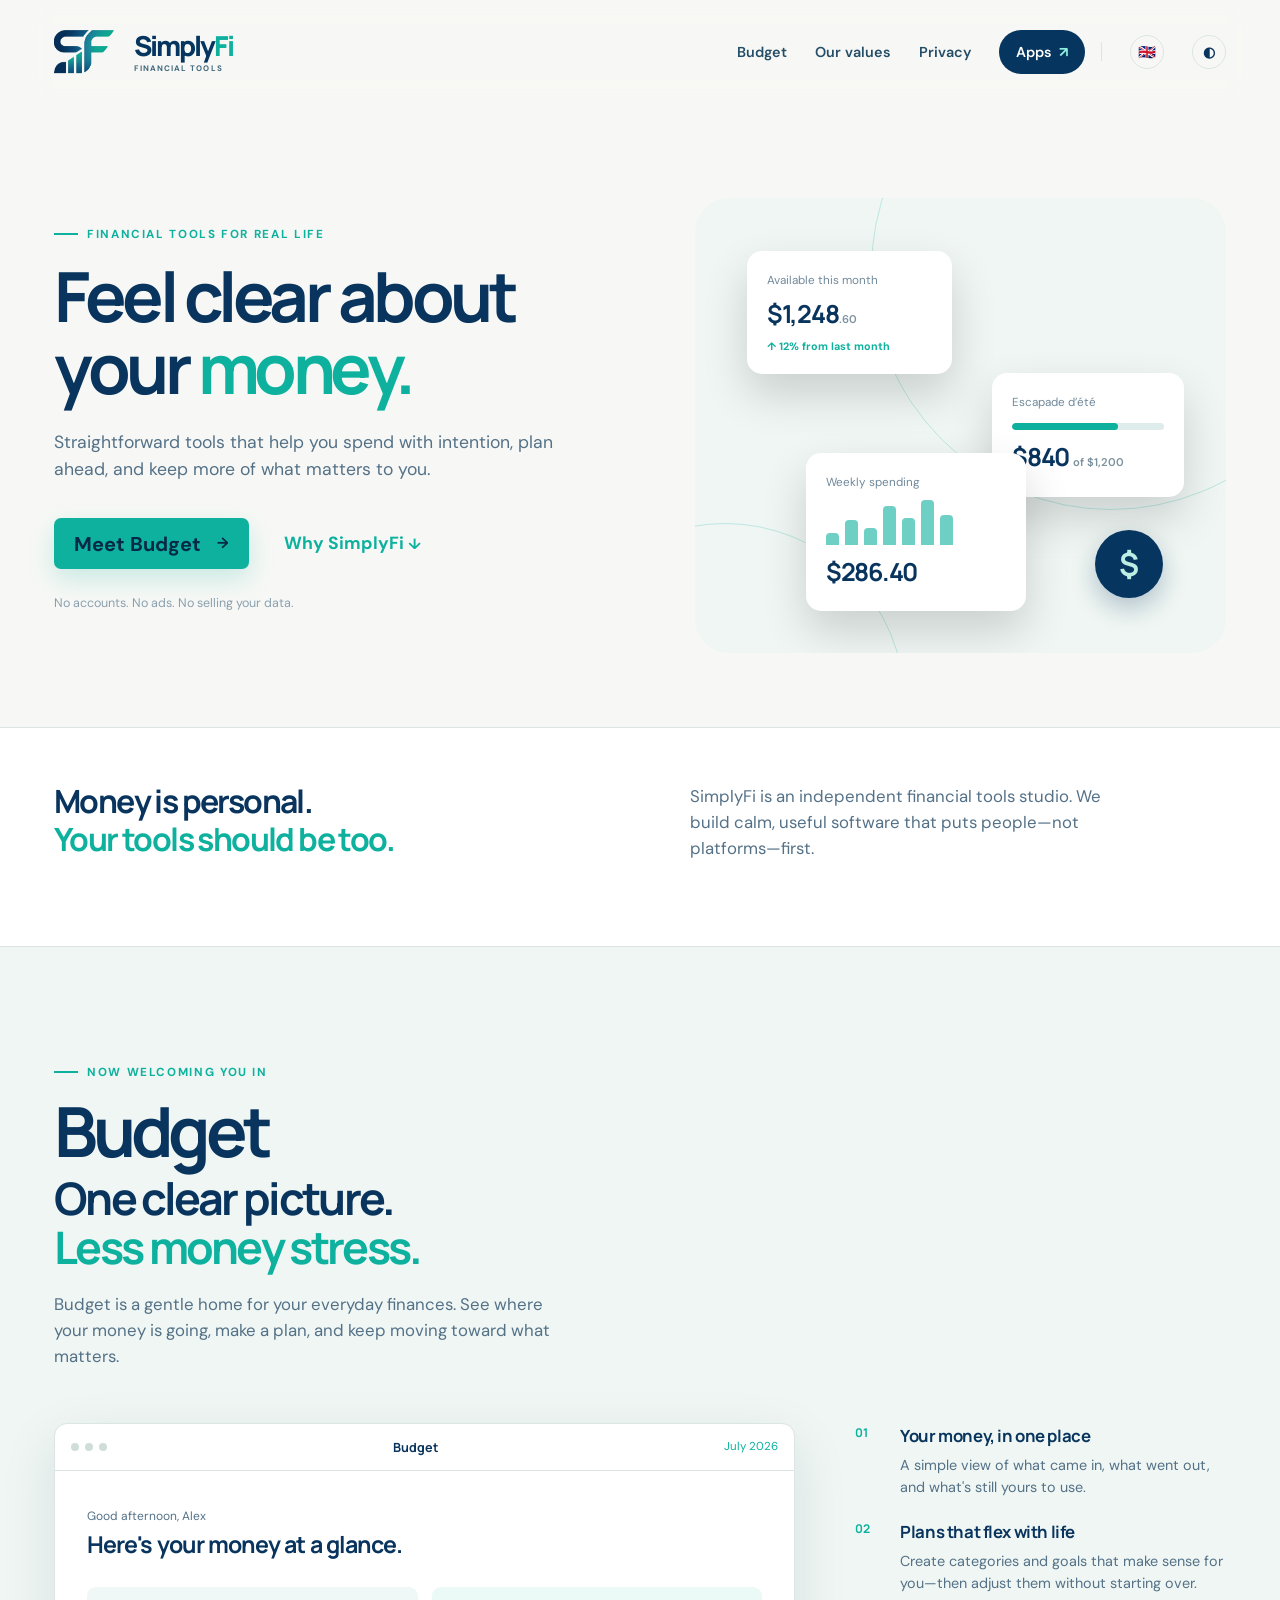
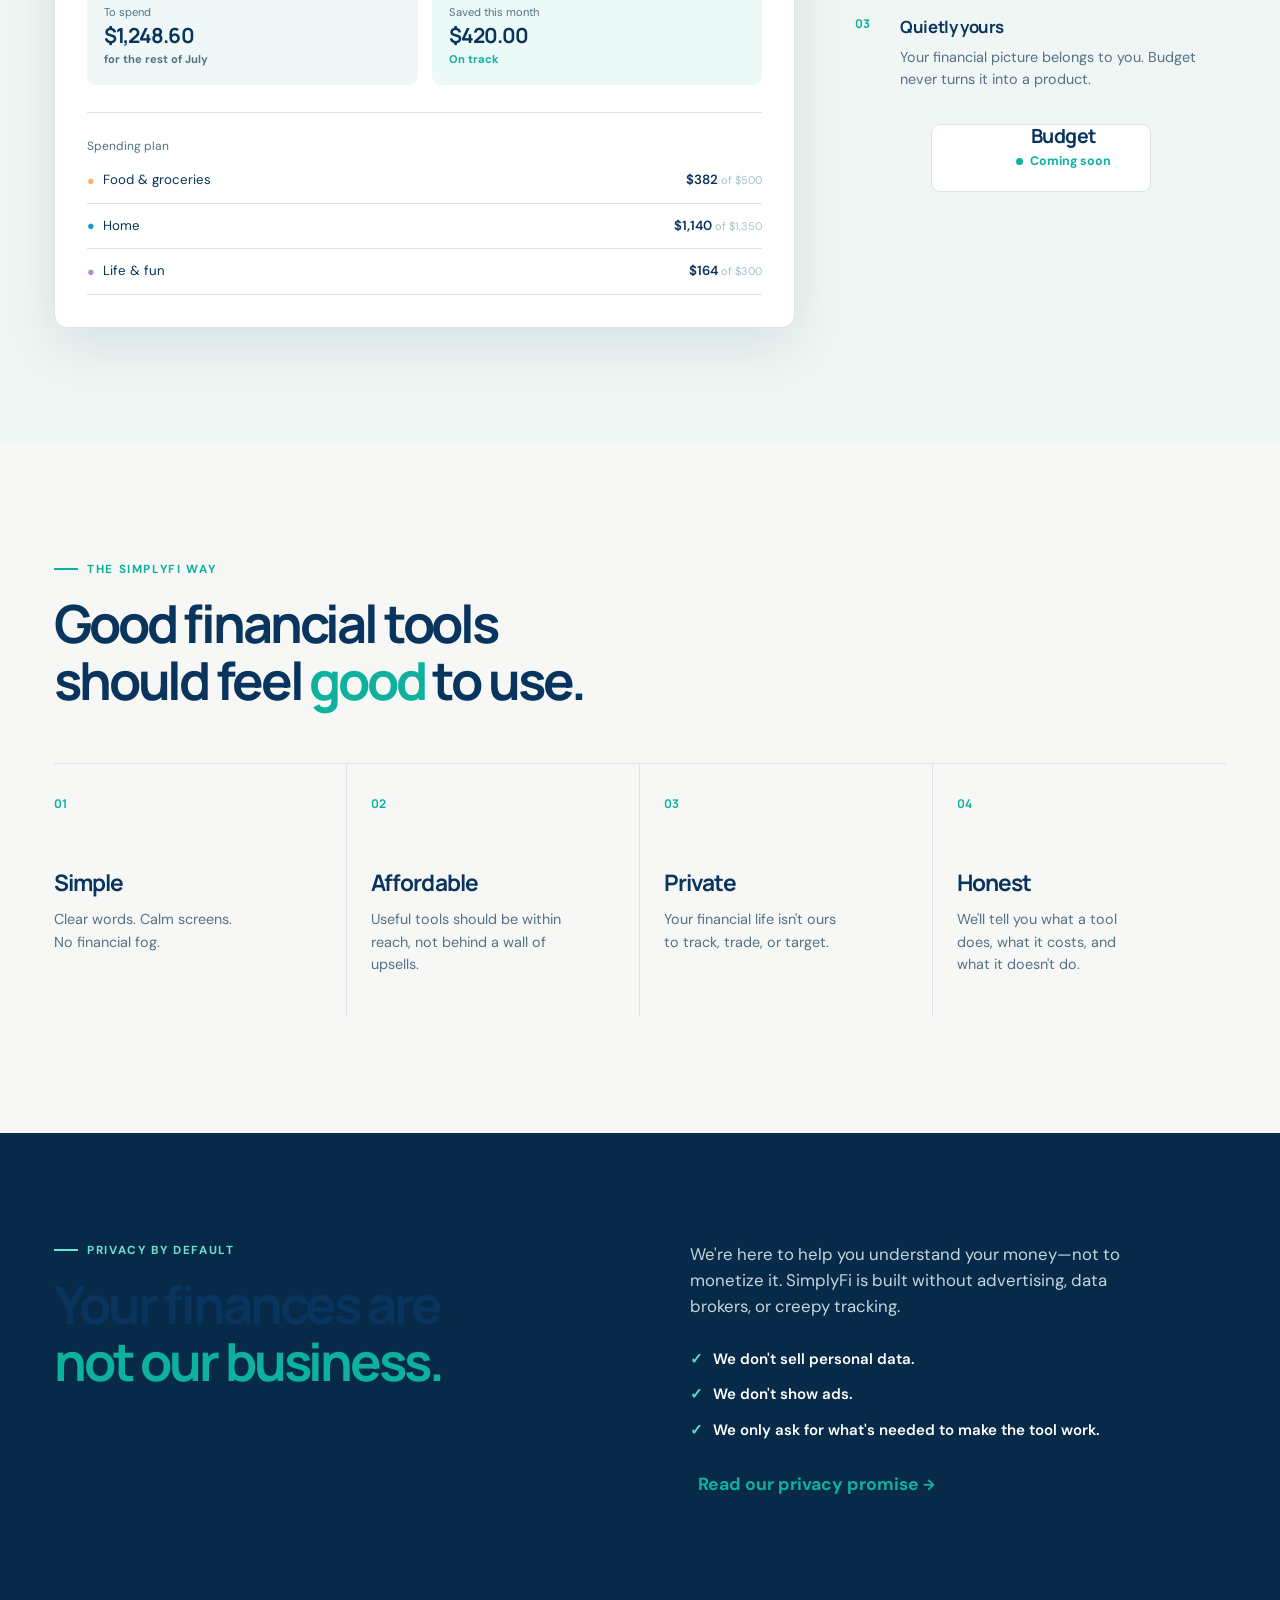
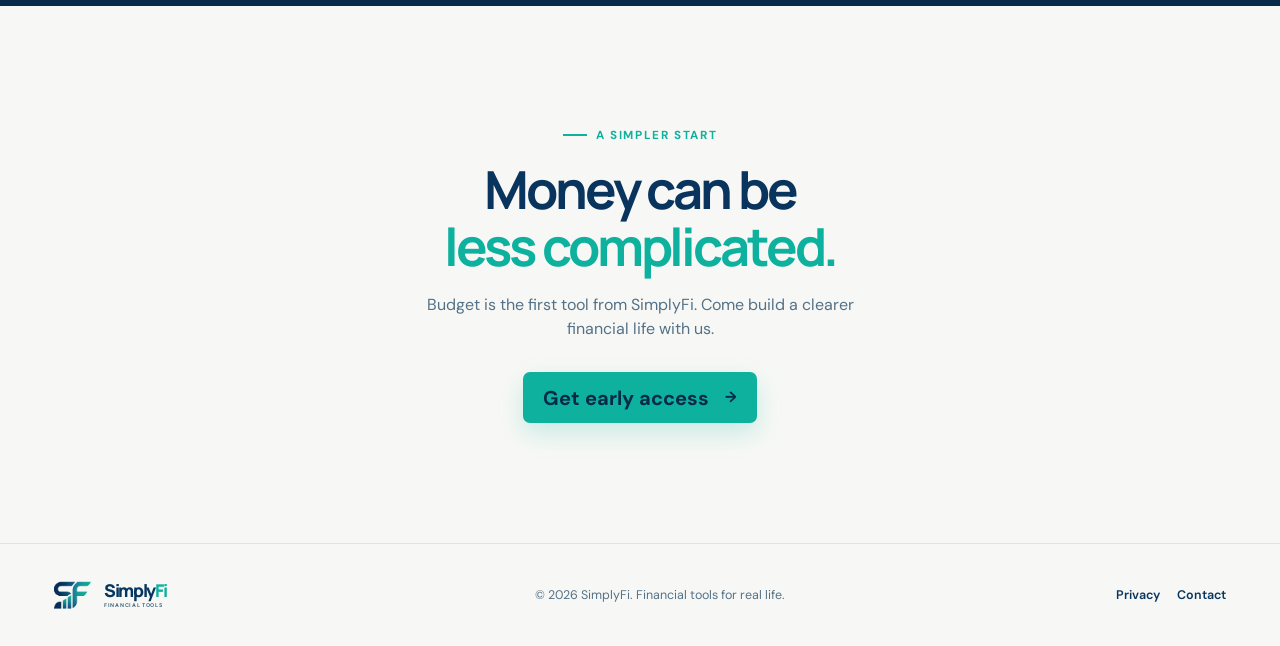
==== commit bcd2823c: "Promote Budget title and center availability status" ====
--- a/index.html
+++ b/index.html
@@ -34,7 +34,7 @@
       <div class="hero-visual" aria-hidden="true"><div class="halo halo-one"></div><div class="halo halo-two"></div><div class="hero-card card-balance"><span data-i18n="cardAvailable">Available this month</span><strong>$1,248<small>.60</small></strong><b data-i18n="cardUp">↑ 12% from last month</b></div><div class="hero-card card-goal"><span data-i18n="cardGoal">Summer getaway</span><div class="goal-line"><i></i></div><strong>$840 <small data-i18n="cardOf">of $1,200</small></strong></div><div class="hero-card card-spend"><span data-i18n="cardSpend">Weekly spending</span><div class="bars"><i></i><i></i><i></i><i></i><i></i><i></i><i></i></div><strong>$286.40</strong></div><div class="hero-orbit">$</div></div>
     </header>
     <section class="intro" aria-label="SimplyFi introduction"><p data-i18n-html="introTitle">Money is personal.<br><strong>Your tools should be too.</strong></p><p data-i18n="introCopy">SimplyFi is an independent financial tools studio. We build calm, useful software that puts people—not platforms—first.</p></section>
-    <section id="apps" class="budget-section"><div class="section-heading"><p class="eyebrow"><i></i><span data-i18n="budgetEyebrow">Now welcoming you in</span></p><h2 data-i18n-html="budgetTitle">One clear picture.<br><em>Less money stress.</em></h2><p data-i18n="budgetCopy">Budget is a gentle home for your everyday finances. See where your money is going, make a plan, and keep moving toward what matters.</p></div>
+    <section id="apps" class="budget-section"><div class="section-heading"><p class="eyebrow"><i></i><span data-i18n="budgetEyebrow">Now welcoming you in</span></p><h2 class="app-name">Budget</h2><p class="app-headline" data-i18n-html="budgetTitle">One clear picture.<br><em>Less money stress.</em></p><p data-i18n="budgetCopy">Budget is a gentle home for your everyday finances. See where your money is going, make a plan, and keep moving toward what matters.</p></div>
       <div class="budget-layout"><div class="budget-window"><div class="window-top"><span></span><span></span><span></span><b>Budget</b><em data-i18n="month">July 2026</em></div><div class="window-body"><div class="welcome"><span data-i18n="greeting">Good afternoon, Alex</span><strong data-i18n="welcome">Here's your money at a glance.</strong></div><div class="summary-grid"><div><span data-i18n="toSpend">To spend</span><strong>$1,248.60</strong><b data-i18n="restMonth">for the rest of July</b></div><div><span data-i18n="saved">Saved this month</span><strong>$420.00</strong><b class="green" data-i18n="onTrack">On track</b></div></div><div class="category-list"><span data-i18n="plan">Spending plan</span><div><i class="food">●</i><span data-i18n="food">Food & groceries</span><b>$382 <small data-i18n="foodOf">of $500</small></b></div><div><i class="home">●</i><span data-i18n="home">Home</span><b>$1,140 <small data-i18n="homeOf">of $1,350</small></b></div><div><i class="life">●</i><span data-i18n="life">Life & fun</span><b>$164 <small data-i18n="lifeOf">of $300</small></b></div></div></div></div>
       <div class="budget-side"><div><span class="number">01</span><h3 data-i18n="pointOneTitle">Your money, in one place</h3><p data-i18n="pointOneCopy">A simple view of what came in, what went out, and what's still yours to use.</p></div><div><span class="number">02</span><h3 data-i18n="pointTwoTitle">Plans that flex with life</h3><p data-i18n="pointTwoCopy">Create categories and goals that make sense for you—then adjust them without starting over.</p></div><div><span class="number">03</span><h3 data-i18n="pointThreeTitle">Quietly yours</h3><p data-i18n="pointThreeCopy">Your financial picture belongs to you. Budget never turns it into a product.</p></div><div class="app-availability" aria-label="Budget, coming soon"><strong>Budget</strong><span><i aria-hidden="true"></i><span data-i18n="comingSoon">Coming soon</span></span></div></div></div>
     </section>
--- a/v2.css
+++ b/v2.css
@@ -27,4 +27,4 @@
 /* The app entry point stays compact in every locale and never crowds mobile controls. */
 .nav-cta{display:inline-flex;align-items:center;justify-content:center;gap:7px;min-width:74px;white-space:nowrap}.nav-cta b{margin:0}@media(max-width:800px){.nav-cta{min-width:0;height:36px;padding:8px 11px;font-size:.78rem;line-height:1}.nav-links{min-width:0;flex:1;justify-content:flex-end}.nav-links>a:not(.nav-cta){display:none}}@media(max-width:390px){.site-nav{padding-left:12px;padding-right:12px}.brand{width:143px;flex-basis:143px}.brand img.brand-mark{width:44px;flex-basis:44px}.brand-word strong{font-size:1.17rem}.brand-word small{font-size:.33rem}.nav-cta{width:36px;min-width:36px;padding:0}.nav-cta span{display:none}.nav-cta b{font-size:1.1rem}}
 
-.app-availability{display:inline-flex;flex-direction:column;gap:4px;margin:14px 0 0 45px;padding:13px 17px;min-width:190px;border:1px solid var(--rule);border-radius:9px;background:var(--card)}.app-availability strong{font:700 1.1rem/1.1 "Manrope",sans-serif;letter-spacing:-.03em;color:var(--heading)}.app-availability>span{display:flex;align-items:center;gap:7px;color:var(--teal);font-size:.76rem;font-weight:700}.app-availability i{width:7px;height:7px;border-radius:50%;background:currentColor}@media(max-width:800px){.app-availability{margin-left:45px}}
+.app-name{font-size:clamp(3.1rem,5.4vw,5.5rem)!important;line-height:.95!important;letter-spacing:-.075em!important;margin:0 0 11px!important}.app-headline{font:700 clamp(2rem,3.5vw,3.35rem)/1.08 "Manrope",sans-serif;letter-spacing:-.06em;margin:0 0 20px}.app-availability{display:flex;flex-direction:column;align-items:center;gap:5px;width:fit-content;margin:14px auto 0;padding:15px 20px;min-width:220px;border:1px solid var(--rule);border-radius:9px;background:var(--card);text-align:center}.app-availability strong{font:700 1.22rem/1.1 "Manrope",sans-serif;letter-spacing:-.03em;color:var(--heading)}.app-availability>span{display:flex;align-items:center;justify-content:center;gap:7px;color:var(--teal);font-size:.78rem;font-weight:700}.app-availability i{width:7px;height:7px;border-radius:50%;background:currentColor}@media(max-width:800px){.app-name{font-size:3rem!important}.app-headline{font-size:2rem}.app-availability{margin:14px auto 0}}
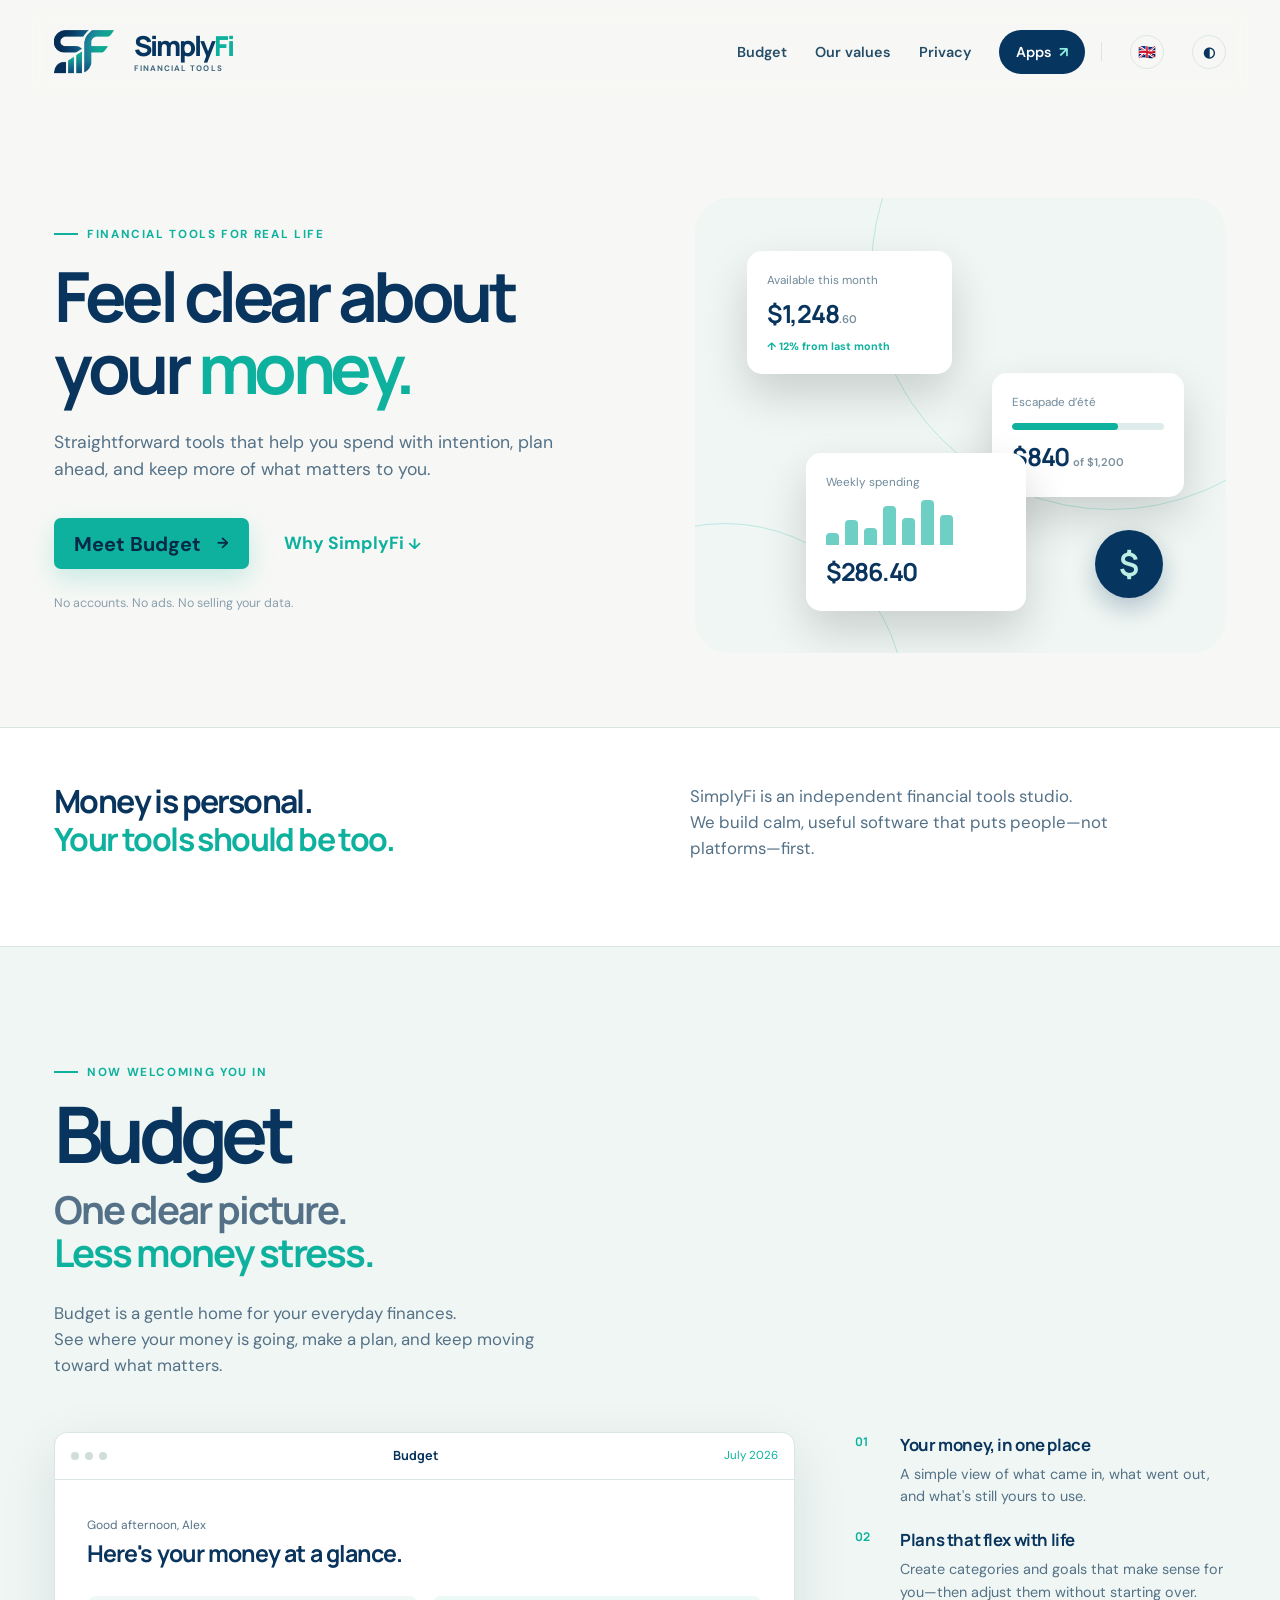
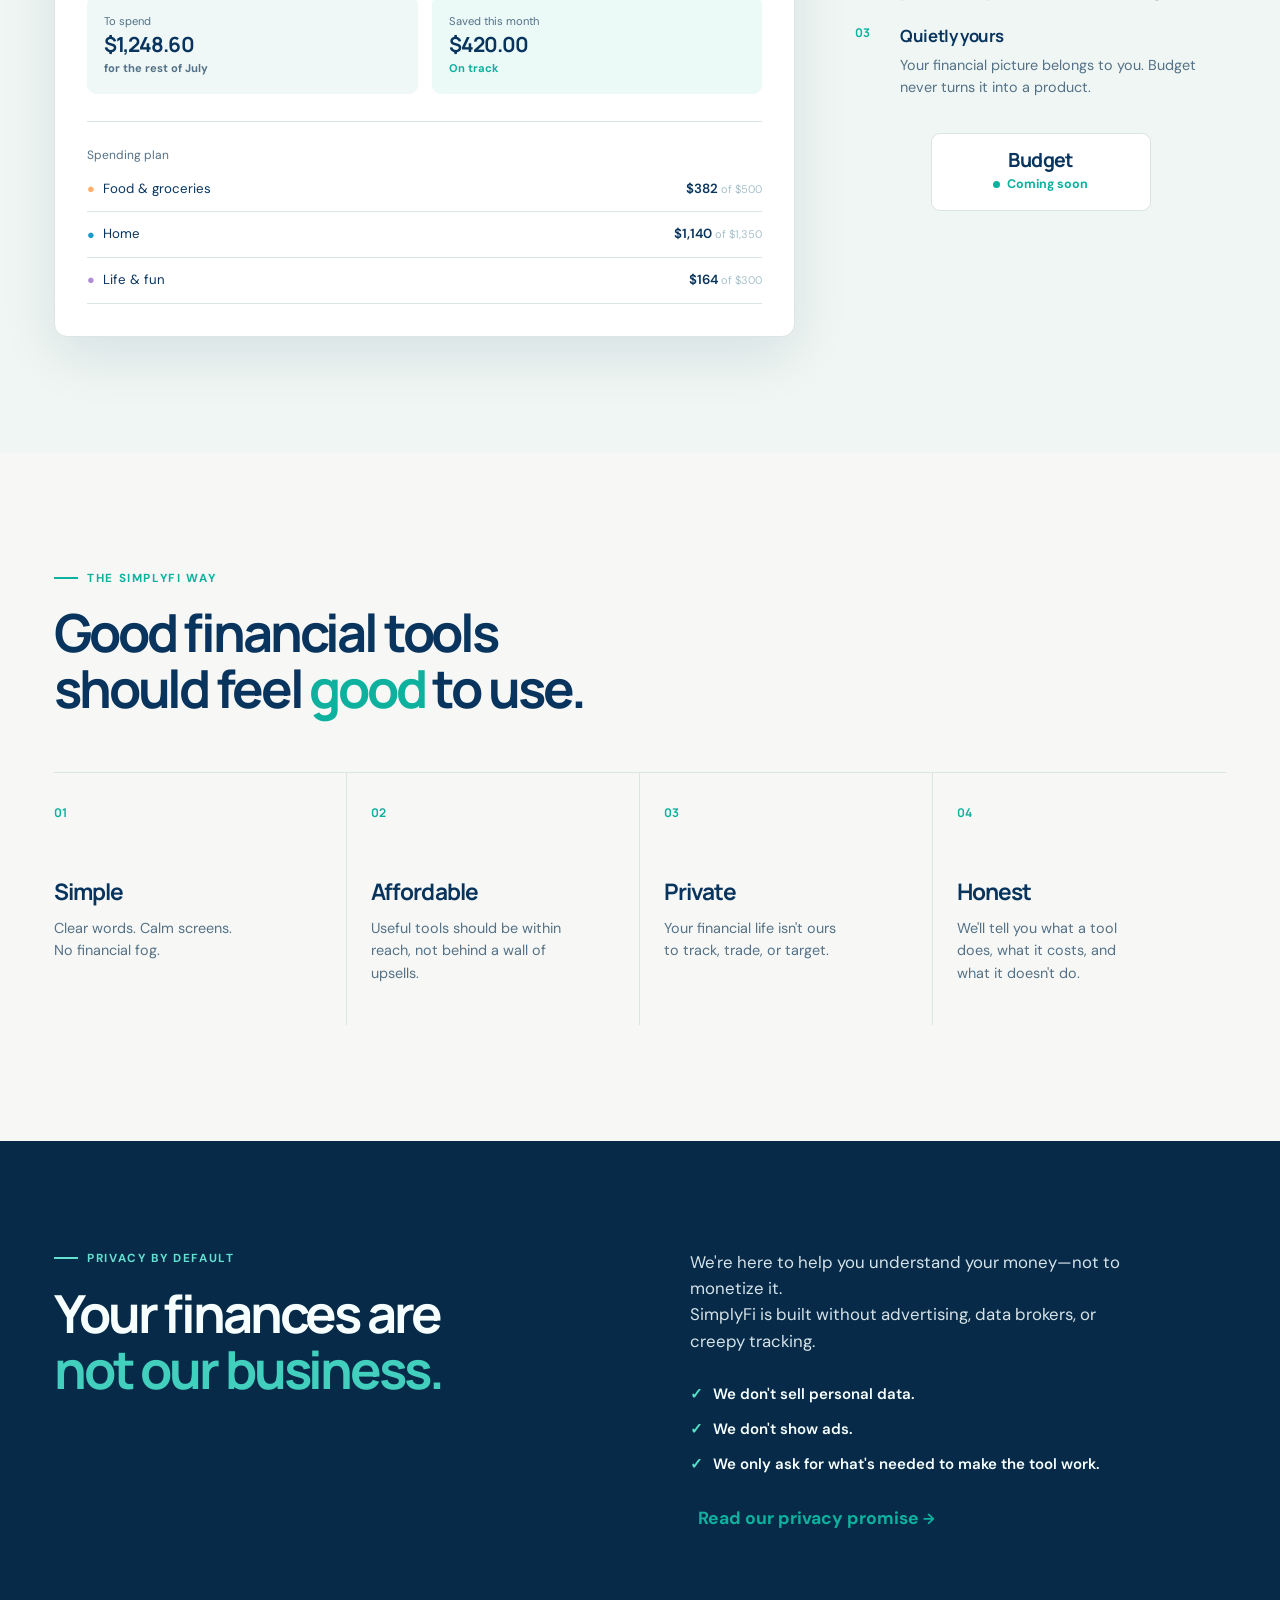
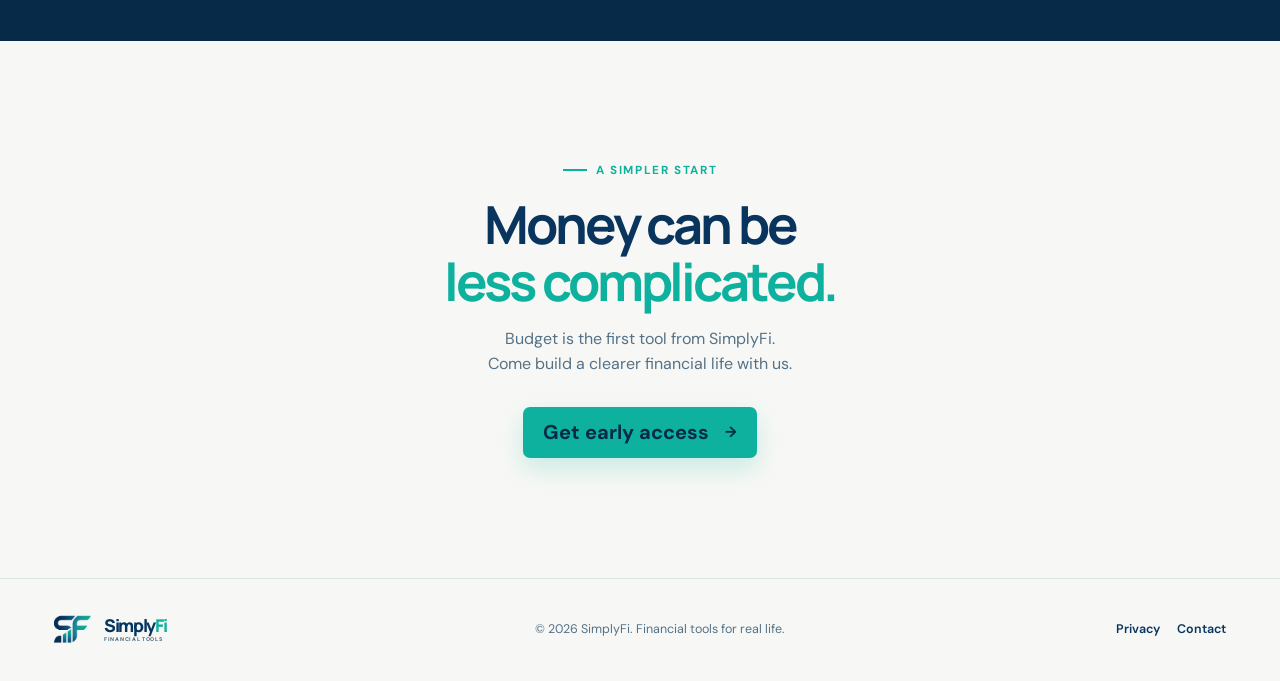
==== commit 0221ad81: "Add editorial sentence breaks" ====
--- a/index.html
+++ b/index.html
@@ -33,14 +33,14 @@
       </div>
       <div class="hero-visual" aria-hidden="true"><div class="halo halo-one"></div><div class="halo halo-two"></div><div class="hero-card card-balance"><span data-i18n="cardAvailable">Available this month</span><strong>$1,248<small>.60</small></strong><b data-i18n="cardUp">↑ 12% from last month</b></div><div class="hero-card card-goal"><span data-i18n="cardGoal">Summer getaway</span><div class="goal-line"><i></i></div><strong>$840 <small data-i18n="cardOf">of $1,200</small></strong></div><div class="hero-card card-spend"><span data-i18n="cardSpend">Weekly spending</span><div class="bars"><i></i><i></i><i></i><i></i><i></i><i></i><i></i></div><strong>$286.40</strong></div><div class="hero-orbit">$</div></div>
     </header>
-    <section class="intro" aria-label="SimplyFi introduction"><p data-i18n-html="introTitle">Money is personal.<br><strong>Your tools should be too.</strong></p><p data-i18n="introCopy">SimplyFi is an independent financial tools studio. We build calm, useful software that puts people—not platforms—first.</p></section>
-    <section id="apps" class="budget-section"><div class="section-heading"><p class="eyebrow"><i></i><span data-i18n="budgetEyebrow">Now welcoming you in</span></p><h2 class="app-name">Budget</h2><p class="app-headline" data-i18n-html="budgetTitle">One clear picture.<br><em>Less money stress.</em></p><p data-i18n="budgetCopy">Budget is a gentle home for your everyday finances. See where your money is going, make a plan, and keep moving toward what matters.</p></div>
+    <section class="intro" aria-label="SimplyFi introduction"><p data-i18n-html="introTitle">Money is personal.<br><strong>Your tools should be too.</strong></p><p data-i18n-html="introCopy">SimplyFi is an independent financial tools studio.<br>We build calm, useful software that puts people—not platforms—first.</p></section>
+    <section id="apps" class="budget-section"><div class="section-heading"><p class="eyebrow"><i></i><span data-i18n="budgetEyebrow">Now welcoming you in</span></p><h2 class="app-name">Budget</h2><p class="app-headline" data-i18n-html="budgetTitle">One clear picture.<br><em>Less money stress.</em></p><p data-i18n-html="budgetCopy">Budget is a gentle home for your everyday finances.<br>See where your money is going, make a plan, and keep moving toward what matters.</p></div>
       <div class="budget-layout"><div class="budget-window"><div class="window-top"><span></span><span></span><span></span><b>Budget</b><em data-i18n="month">July 2026</em></div><div class="window-body"><div class="welcome"><span data-i18n="greeting">Good afternoon, Alex</span><strong data-i18n="welcome">Here's your money at a glance.</strong></div><div class="summary-grid"><div><span data-i18n="toSpend">To spend</span><strong>$1,248.60</strong><b data-i18n="restMonth">for the rest of July</b></div><div><span data-i18n="saved">Saved this month</span><strong>$420.00</strong><b class="green" data-i18n="onTrack">On track</b></div></div><div class="category-list"><span data-i18n="plan">Spending plan</span><div><i class="food">●</i><span data-i18n="food">Food & groceries</span><b>$382 <small data-i18n="foodOf">of $500</small></b></div><div><i class="home">●</i><span data-i18n="home">Home</span><b>$1,140 <small data-i18n="homeOf">of $1,350</small></b></div><div><i class="life">●</i><span data-i18n="life">Life & fun</span><b>$164 <small data-i18n="lifeOf">of $300</small></b></div></div></div></div>
       <div class="budget-side"><div><span class="number">01</span><h3 data-i18n="pointOneTitle">Your money, in one place</h3><p data-i18n="pointOneCopy">A simple view of what came in, what went out, and what's still yours to use.</p></div><div><span class="number">02</span><h3 data-i18n="pointTwoTitle">Plans that flex with life</h3><p data-i18n="pointTwoCopy">Create categories and goals that make sense for you—then adjust them without starting over.</p></div><div><span class="number">03</span><h3 data-i18n="pointThreeTitle">Quietly yours</h3><p data-i18n="pointThreeCopy">Your financial picture belongs to you. Budget never turns it into a product.</p></div><div class="app-availability" aria-label="Budget, coming soon"><strong>Budget</strong><span><i aria-hidden="true"></i><span data-i18n="comingSoon">Coming soon</span></span></div></div></div>
     </section>
     <section id="values" class="values"><div class="values-heading"><p class="eyebrow"><i></i><span data-i18n="valuesEyebrow">The SimplyFi way</span></p><h2 data-i18n-html="valuesTitle">Good financial tools<br>should feel <em>good</em> to use.</h2></div><div class="value-grid"><article><span>01</span><h3 data-i18n="simple">Simple</h3><p data-i18n="simpleCopy">Clear words. Calm screens. No financial fog.</p></article><article><span>02</span><h3 data-i18n="affordable">Affordable</h3><p data-i18n="affordableCopy">Useful tools should be within reach, not behind a wall of upsells.</p></article><article><span>03</span><h3 data-i18n="private">Private</h3><p data-i18n="privateCopy">Your financial life isn't ours to track, trade, or target.</p></article><article><span>04</span><h3 data-i18n="honest">Honest</h3><p data-i18n="honestCopy">We'll tell you what a tool does, what it costs, and what it doesn't do.</p></article></div></section>
-    <section id="privacy" class="privacy"><div><p class="eyebrow"><i></i><span data-i18n="privacyEyebrow">Privacy by default</span></p><h2 data-i18n-html="privacyTitle">Your finances are<br><em>not our business.</em></h2></div><div class="privacy-copy"><p data-i18n="privacyCopy">We're here to help you understand your money—not to monetize it. SimplyFi is built without advertising, data brokers, or creepy tracking.</p><ul><li data-i18n="privacyOne">We don't sell personal data.</li><li data-i18n="privacyTwo">We don't show ads.</li><li data-i18n="privacyThree">We only ask for what's needed to make the tool work.</li></ul><a class="text-link" href="privacy/"><span data-i18n="privacyLink">Read our privacy promise</span> <b>→</b></a></div></section>
-    <section class="closing"><p class="eyebrow"><i></i><span data-i18n="closingEyebrow">A simpler start</span></p><h2 data-i18n-html="closingTitle">Money can be<br><em>less complicated.</em></h2><p data-i18n="closingCopy">Budget is the first tool from SimplyFi. Come build a clearer financial life with us.</p><a class="button button-primary" href="mailto:simplyfitools@proton.me?subject=Budget%20early%20access"><span data-i18n="closingCta">Get early access</span> <b>→</b></a></section>
+    <section id="privacy" class="privacy"><div><p class="eyebrow"><i></i><span data-i18n="privacyEyebrow">Privacy by default</span></p><h2 data-i18n-html="privacyTitle">Your finances are<br><em>not our business.</em></h2></div><div class="privacy-copy"><p data-i18n-html="privacyCopy">We're here to help you understand your money—not to monetize it.<br>SimplyFi is built without advertising, data brokers, or creepy tracking.</p><ul><li data-i18n="privacyOne">We don't sell personal data.</li><li data-i18n="privacyTwo">We don't show ads.</li><li data-i18n="privacyThree">We only ask for what's needed to make the tool work.</li></ul><a class="text-link" href="privacy/"><span data-i18n="privacyLink">Read our privacy promise</span> <b>→</b></a></div></section>
+    <section class="closing"><p class="eyebrow"><i></i><span data-i18n="closingEyebrow">A simpler start</span></p><h2 data-i18n-html="closingTitle">Money can be<br><em>less complicated.</em></h2><p data-i18n-html="closingCopy">Budget is the first tool from SimplyFi.<br>Come build a clearer financial life with us.</p><a class="button button-primary" href="mailto:simplyfitools@proton.me?subject=Budget%20early%20access"><span data-i18n="closingCta">Get early access</span> <b>→</b></a></section>
   </main>
   <footer><a class="footer-brand" href="#top"><img class="brand-mark logo-light" src="img/simplyfi-mark-light.png" alt=""><img class="brand-mark logo-dark" src="img/simplyfi-mark-dark.png" alt="" aria-hidden="true"><span class="brand-word"><strong>Simply<span>Fi</span></strong><small data-i18n="brandTagline">Financial tools</small></span></a><span data-i18n="footer">© 2026 SimplyFi. Financial tools for real life.</span><div><a href="privacy/" data-i18n="navPrivacy">Privacy</a><a href="mailto:simplyfitools@proton.me" data-i18n="contact">Contact</a></div></footer>
   <script src="v2.js"></script>
--- a/v2.css
+++ b/v2.css
@@ -27,4 +27,7 @@
 /* The app entry point stays compact in every locale and never crowds mobile controls. */
 .nav-cta{display:inline-flex;align-items:center;justify-content:center;gap:7px;min-width:74px;white-space:nowrap}.nav-cta b{margin:0}@media(max-width:800px){.nav-cta{min-width:0;height:36px;padding:8px 11px;font-size:.78rem;line-height:1}.nav-links{min-width:0;flex:1;justify-content:flex-end}.nav-links>a:not(.nav-cta){display:none}}@media(max-width:390px){.site-nav{padding-left:12px;padding-right:12px}.brand{width:143px;flex-basis:143px}.brand img.brand-mark{width:44px;flex-basis:44px}.brand-word strong{font-size:1.17rem}.brand-word small{font-size:.33rem}.nav-cta{width:36px;min-width:36px;padding:0}.nav-cta span{display:none}.nav-cta b{font-size:1.1rem}}
 
-.app-name{font-size:clamp(3.1rem,5.4vw,5.5rem)!important;line-height:.95!important;letter-spacing:-.075em!important;margin:0 0 11px!important}.app-headline{font:700 clamp(2rem,3.5vw,3.35rem)/1.08 "Manrope",sans-serif;letter-spacing:-.06em;margin:0 0 20px}.app-availability{display:flex;flex-direction:column;align-items:center;gap:5px;width:fit-content;margin:14px auto 0;padding:15px 20px;min-width:220px;border:1px solid var(--rule);border-radius:9px;background:var(--card);text-align:center}.app-availability strong{font:700 1.22rem/1.1 "Manrope",sans-serif;letter-spacing:-.03em;color:var(--heading)}.app-availability>span{display:flex;align-items:center;justify-content:center;gap:7px;color:var(--teal);font-size:.78rem;font-weight:700}.app-availability i{width:7px;height:7px;border-radius:50%;background:currentColor}@media(max-width:800px){.app-name{font-size:3rem!important}.app-headline{font-size:2rem}.app-availability{margin:14px auto 0}}
+.app-name{font-size:clamp(3.5rem,6.1vw,6.2rem)!important;line-height:.9!important;letter-spacing:-.085em!important;margin:0 0 20px!important}.app-headline{max-width:720px;color:var(--body);font:700 clamp(1.85rem,3vw,2.75rem)/1.13 "Manrope",sans-serif;letter-spacing:-.055em;margin:0 0 25px}.app-headline em{color:var(--teal)}.app-availability{display:flex;flex-direction:column;align-items:center;gap:5px;width:fit-content;margin:14px auto 0;padding:15px 20px;min-width:220px;border:1px solid var(--rule);border-radius:9px;background:var(--card);text-align:center}.budget-side>.app-availability{padding:15px 20px;margin-left:auto;margin-right:auto}.app-availability strong{font:700 1.22rem/1.1 "Manrope",sans-serif;letter-spacing:-.03em;color:var(--heading)}.app-availability>span{display:flex;align-items:center;justify-content:center;gap:7px;color:var(--teal);font-size:.78rem;font-weight:700}.app-availability i{width:7px;height:7px;border-radius:50%;background:currentColor}@media(max-width:800px){.app-name{font-size:3rem!important}.app-headline{font-size:2rem}.app-availability{margin:14px auto 0}}
+
+/* The privacy statement must remain readable against the deep navy field. */
+.privacy h2{color:#f7fffe!important}.privacy h2 em{color:#42cfbd!important}.privacy-copy{color:#d6e3e8!important}.privacy-copy li{color:#f7fffe!important}.privacy-copy .text-link{color:#63e0d0!important}.privacy .eyebrow{color:#63e0d0!important}
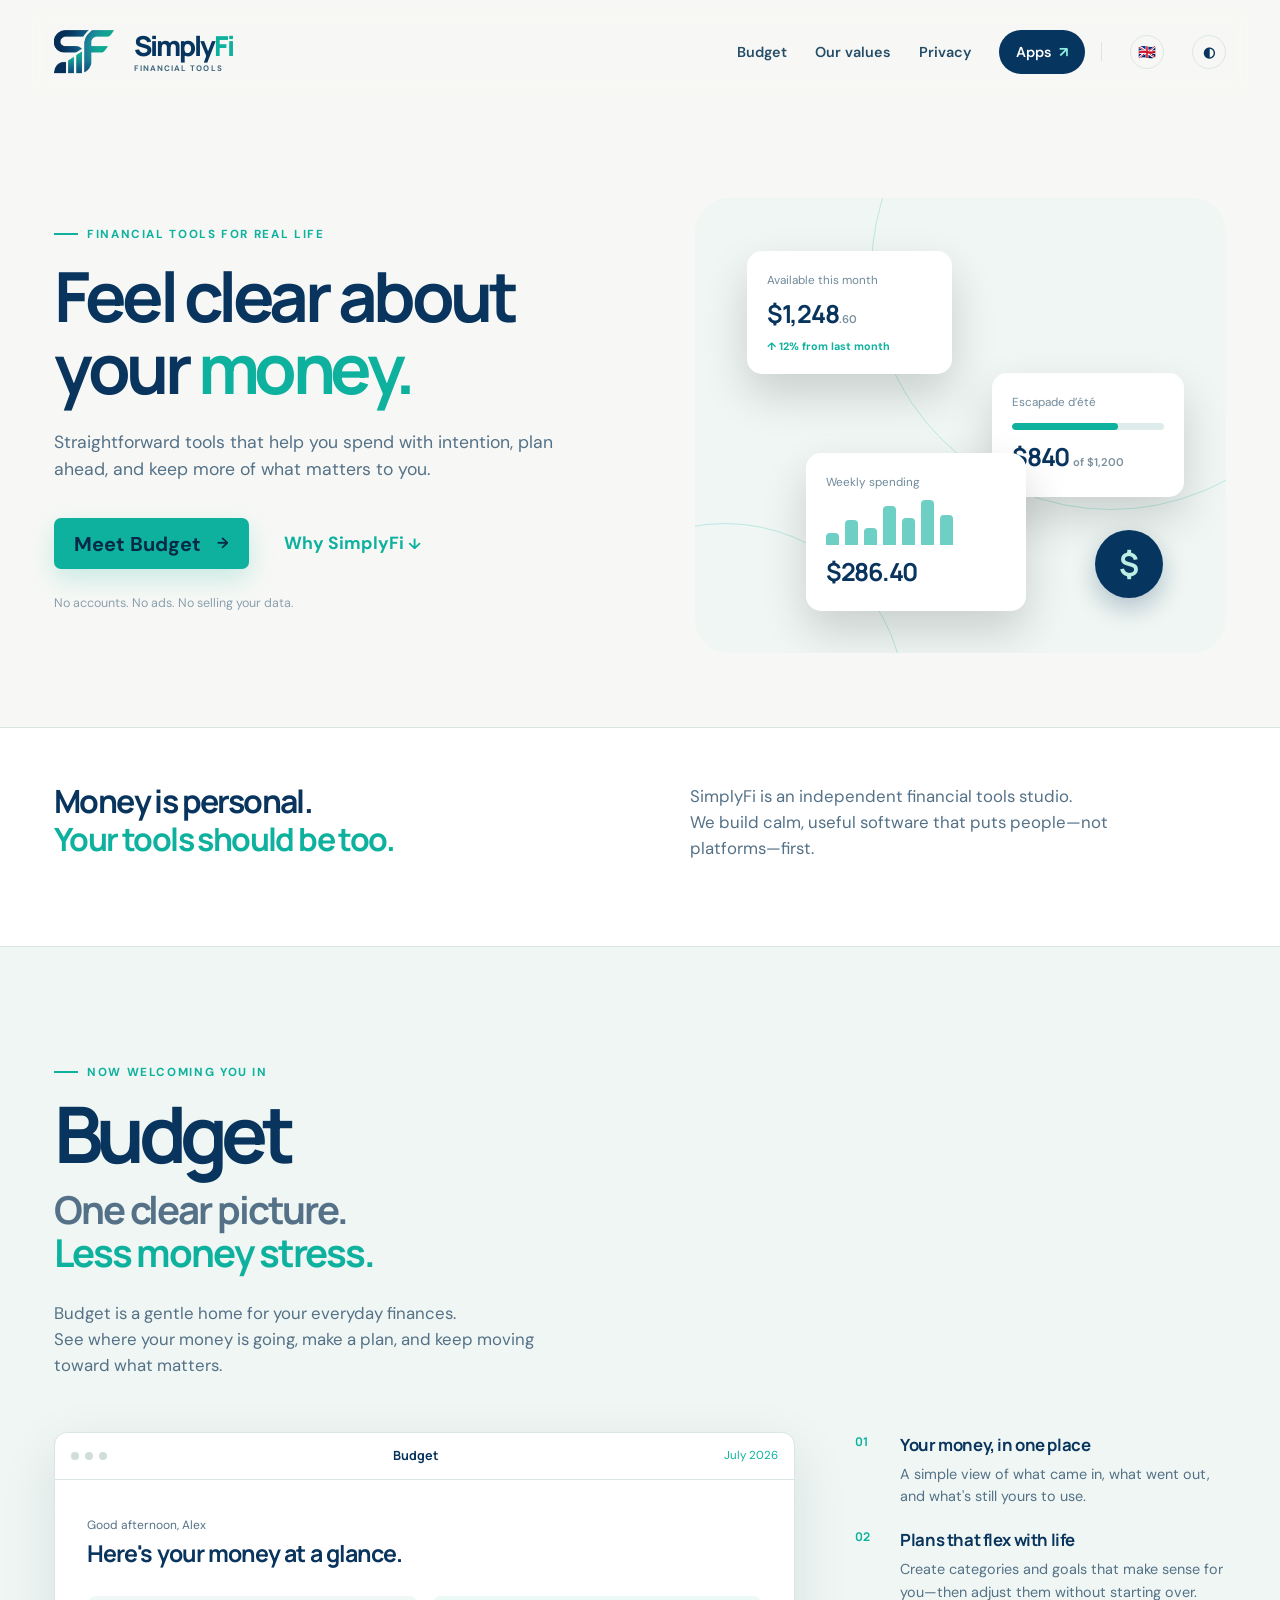
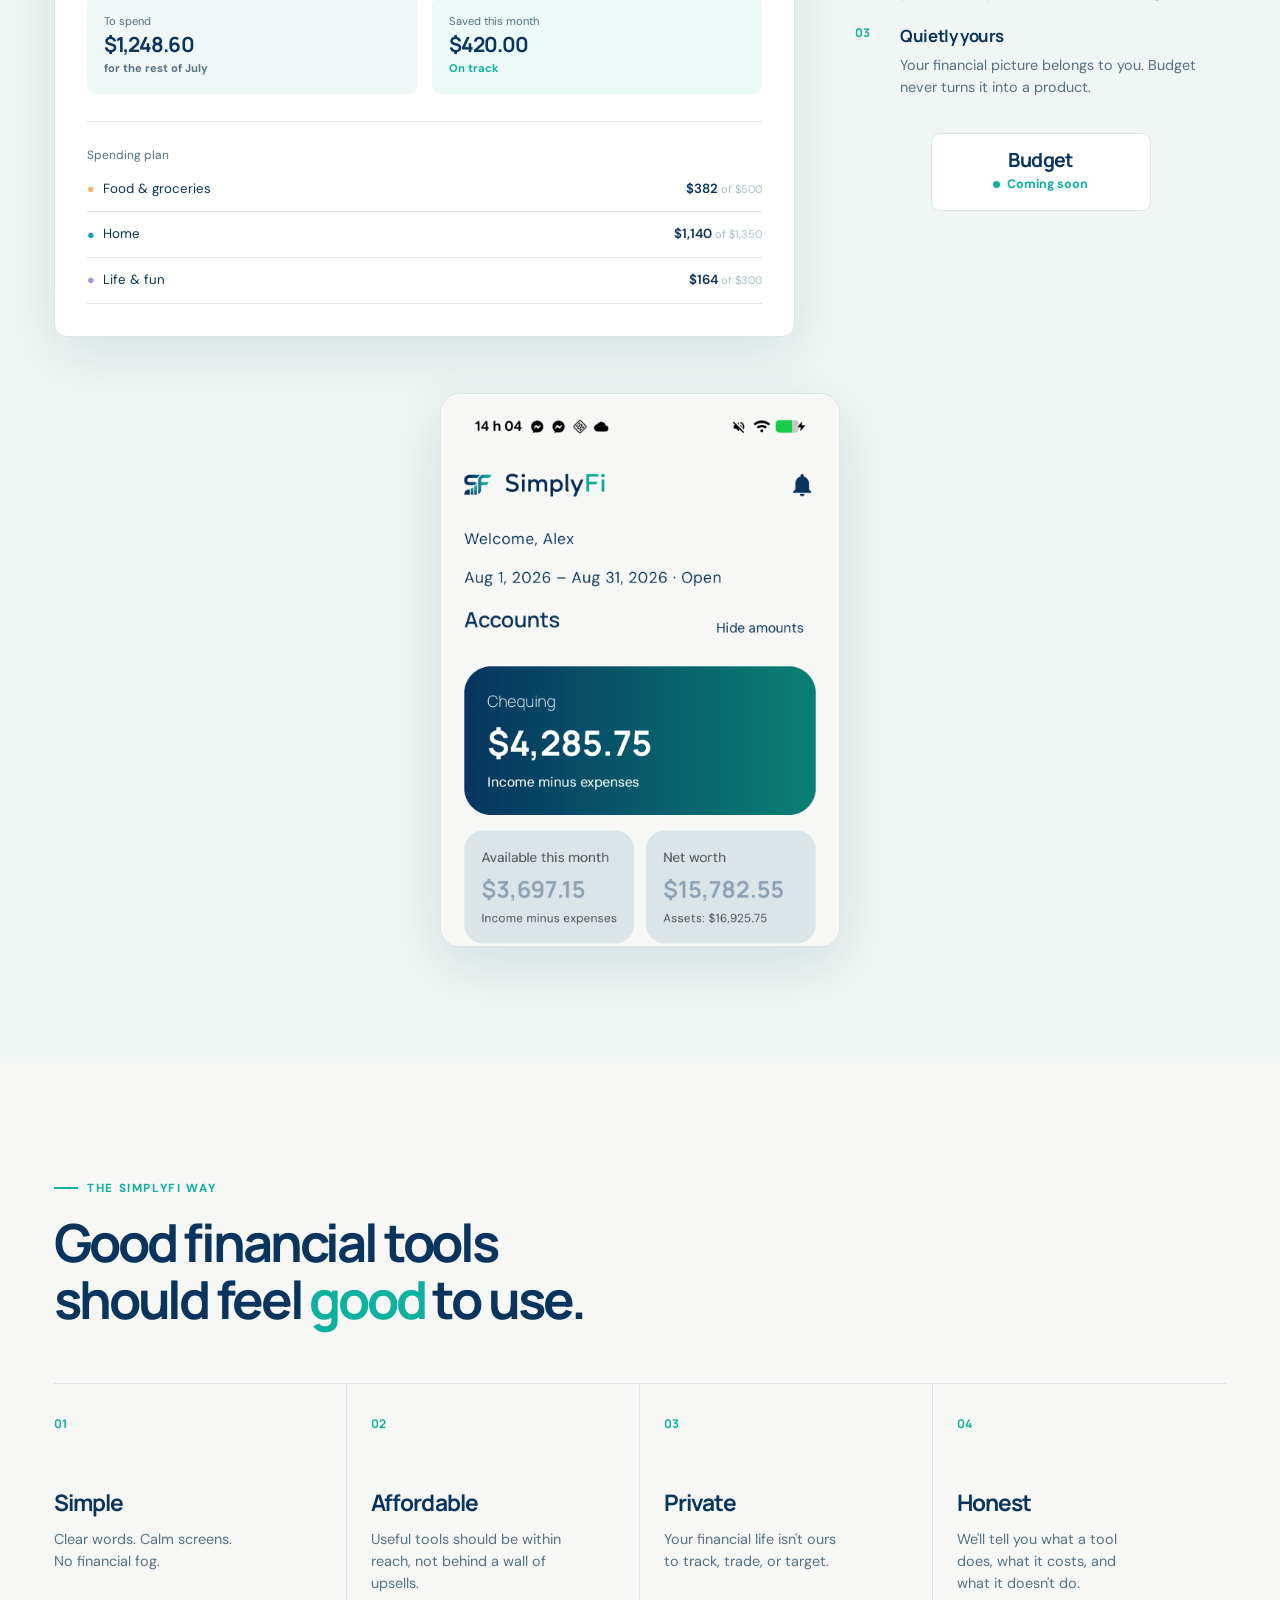
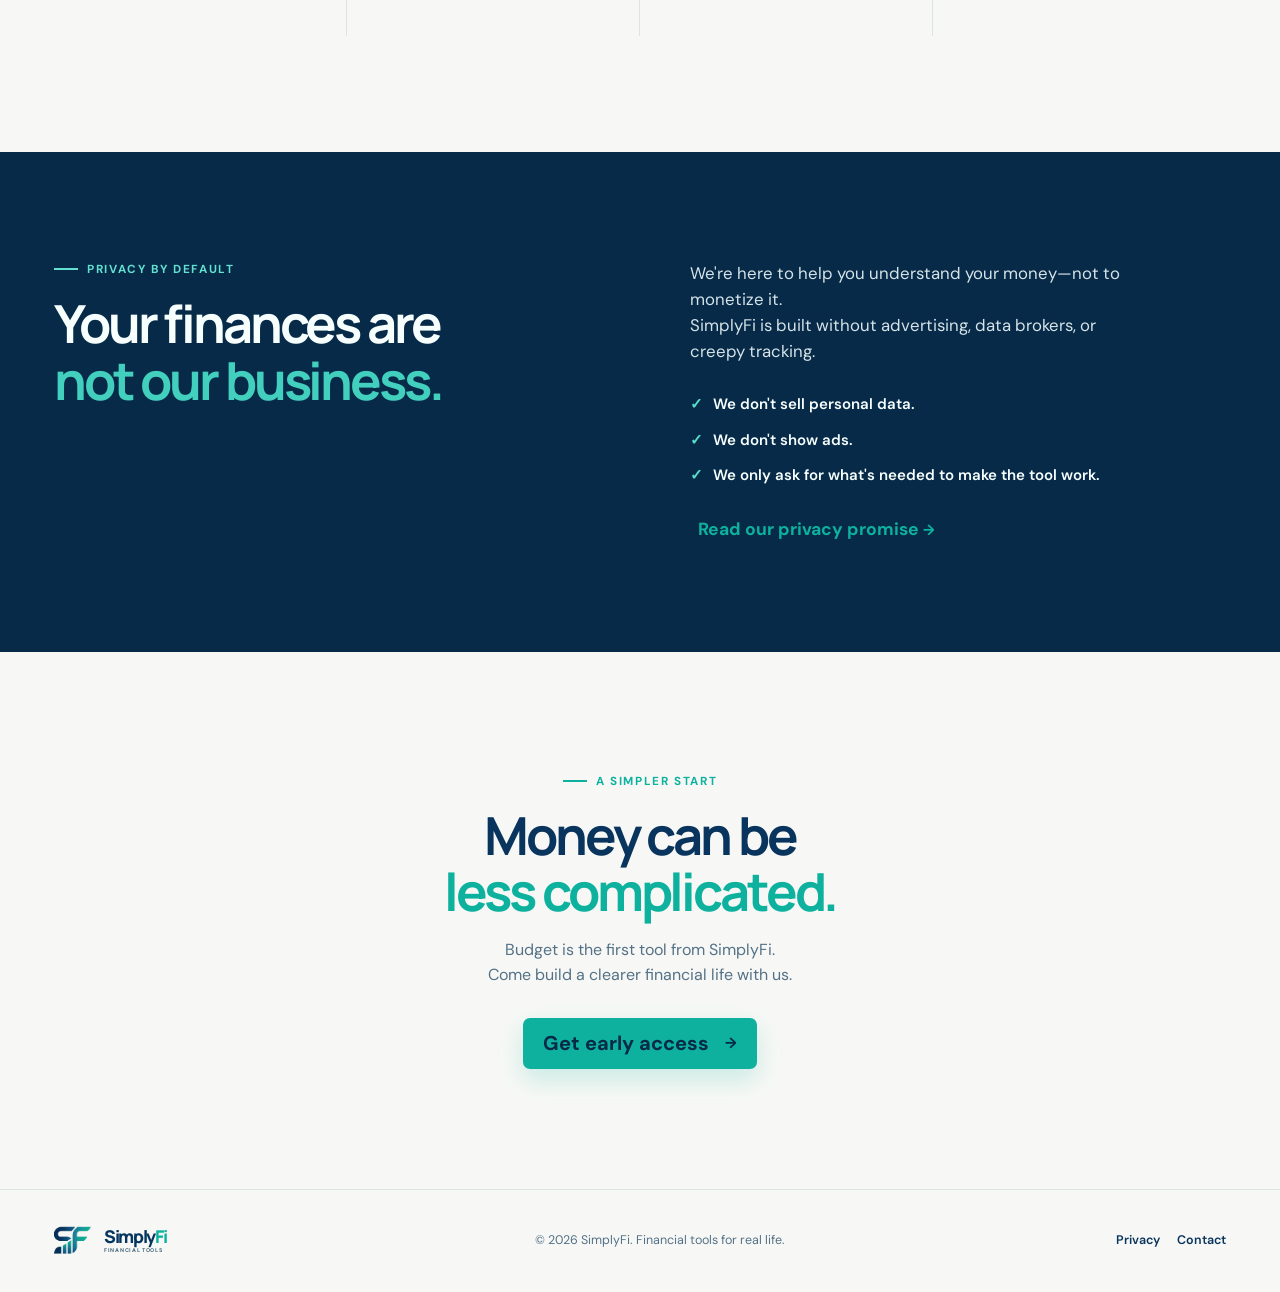
==== commit 98e0e83a: "Show real Budget screenshots in light and dark mode Add the actual app dashboard captures to the Bud" ====
--- a/index.html
+++ b/index.html
@@ -37,6 +37,7 @@
     <section id="apps" class="budget-section"><div class="section-heading"><p class="eyebrow"><i></i><span data-i18n="budgetEyebrow">Now welcoming you in</span></p><h2 class="app-name">Budget</h2><p class="app-headline" data-i18n-html="budgetTitle">One clear picture.<br><em>Less money stress.</em></p><p data-i18n-html="budgetCopy">Budget is a gentle home for your everyday finances.<br>See where your money is going, make a plan, and keep moving toward what matters.</p></div>
       <div class="budget-layout"><div class="budget-window"><div class="window-top"><span></span><span></span><span></span><b>Budget</b><em data-i18n="month">July 2026</em></div><div class="window-body"><div class="welcome"><span data-i18n="greeting">Good afternoon, Alex</span><strong data-i18n="welcome">Here's your money at a glance.</strong></div><div class="summary-grid"><div><span data-i18n="toSpend">To spend</span><strong>$1,248.60</strong><b data-i18n="restMonth">for the rest of July</b></div><div><span data-i18n="saved">Saved this month</span><strong>$420.00</strong><b class="green" data-i18n="onTrack">On track</b></div></div><div class="category-list"><span data-i18n="plan">Spending plan</span><div><i class="food">●</i><span data-i18n="food">Food & groceries</span><b>$382 <small data-i18n="foodOf">of $500</small></b></div><div><i class="home">●</i><span data-i18n="home">Home</span><b>$1,140 <small data-i18n="homeOf">of $1,350</small></b></div><div><i class="life">●</i><span data-i18n="life">Life & fun</span><b>$164 <small data-i18n="lifeOf">of $300</small></b></div></div></div></div>
       <div class="budget-side"><div><span class="number">01</span><h3 data-i18n="pointOneTitle">Your money, in one place</h3><p data-i18n="pointOneCopy">A simple view of what came in, what went out, and what's still yours to use.</p></div><div><span class="number">02</span><h3 data-i18n="pointTwoTitle">Plans that flex with life</h3><p data-i18n="pointTwoCopy">Create categories and goals that make sense for you—then adjust them without starting over.</p></div><div><span class="number">03</span><h3 data-i18n="pointThreeTitle">Quietly yours</h3><p data-i18n="pointThreeCopy">Your financial picture belongs to you. Budget never turns it into a product.</p></div><div class="app-availability" aria-label="Budget, coming soon"><strong>Budget</strong><span><i aria-hidden="true"></i><span data-i18n="comingSoon">Coming soon</span></span></div></div></div>
+      <div class="budget-shots" aria-label="SimplyFi Budget dashboard, light and dark themes"><div class="shot-frame"><img class="shot shot-light" src="img/budget-account-overview.png" alt="SimplyFi Budget dashboard — light theme"><img class="shot shot-dark" src="img/budget-account-overview-dark.png" alt="" aria-hidden="true"></div></div>
     </section>
     <section id="values" class="values"><div class="values-heading"><p class="eyebrow"><i></i><span data-i18n="valuesEyebrow">The SimplyFi way</span></p><h2 data-i18n-html="valuesTitle">Good financial tools<br>should feel <em>good</em> to use.</h2></div><div class="value-grid"><article><span>01</span><h3 data-i18n="simple">Simple</h3><p data-i18n="simpleCopy">Clear words. Calm screens. No financial fog.</p></article><article><span>02</span><h3 data-i18n="affordable">Affordable</h3><p data-i18n="affordableCopy">Useful tools should be within reach, not behind a wall of upsells.</p></article><article><span>03</span><h3 data-i18n="private">Private</h3><p data-i18n="privateCopy">Your financial life isn't ours to track, trade, or target.</p></article><article><span>04</span><h3 data-i18n="honest">Honest</h3><p data-i18n="honestCopy">We'll tell you what a tool does, what it costs, and what it doesn't do.</p></article></div></section>
     <section id="privacy" class="privacy"><div><p class="eyebrow"><i></i><span data-i18n="privacyEyebrow">Privacy by default</span></p><h2 data-i18n-html="privacyTitle">Your finances are<br><em>not our business.</em></h2></div><div class="privacy-copy"><p data-i18n-html="privacyCopy">We're here to help you understand your money—not to monetize it.<br>SimplyFi is built without advertising, data brokers, or creepy tracking.</p><ul><li data-i18n="privacyOne">We don't sell personal data.</li><li data-i18n="privacyTwo">We don't show ads.</li><li data-i18n="privacyThree">We only ask for what's needed to make the tool work.</li></ul><a class="text-link" href="privacy/"><span data-i18n="privacyLink">Read our privacy promise</span> <b>→</b></a></div></section>
--- a/v2.css
+++ b/v2.css
@@ -31,3 +31,12 @@
 
 /* The privacy statement must remain readable against the deep navy field. */
 .privacy h2{color:#f7fffe!important}.privacy h2 em{color:#42cfbd!important}.privacy-copy{color:#d6e3e8!important}.privacy-copy li{color:#f7fffe!important}.privacy-copy .text-link{color:#63e0d0!important}.privacy .eyebrow{color:#63e0d0!important}
+
+/* Real app screenshots — light/dark swap, mirrors the brand-mark swap. */
+.budget-shots{margin-top:56px;display:flex;justify-content:center}
+.shot-frame{max-width:400px;border-radius:20px;overflow:hidden;border:1px solid var(--rule);background:var(--card);box-shadow:0 18px 55px rgba(6,53,96,.12)}
+.shot{display:block;width:100%;height:auto}
+.shot-dark{display:none!important}
+[data-theme="dark"] .shot-light{display:none!important}
+[data-theme="dark"] .shot-dark{display:block!important}
+@media(max-width:800px){.shot-frame{max-width:320px}}
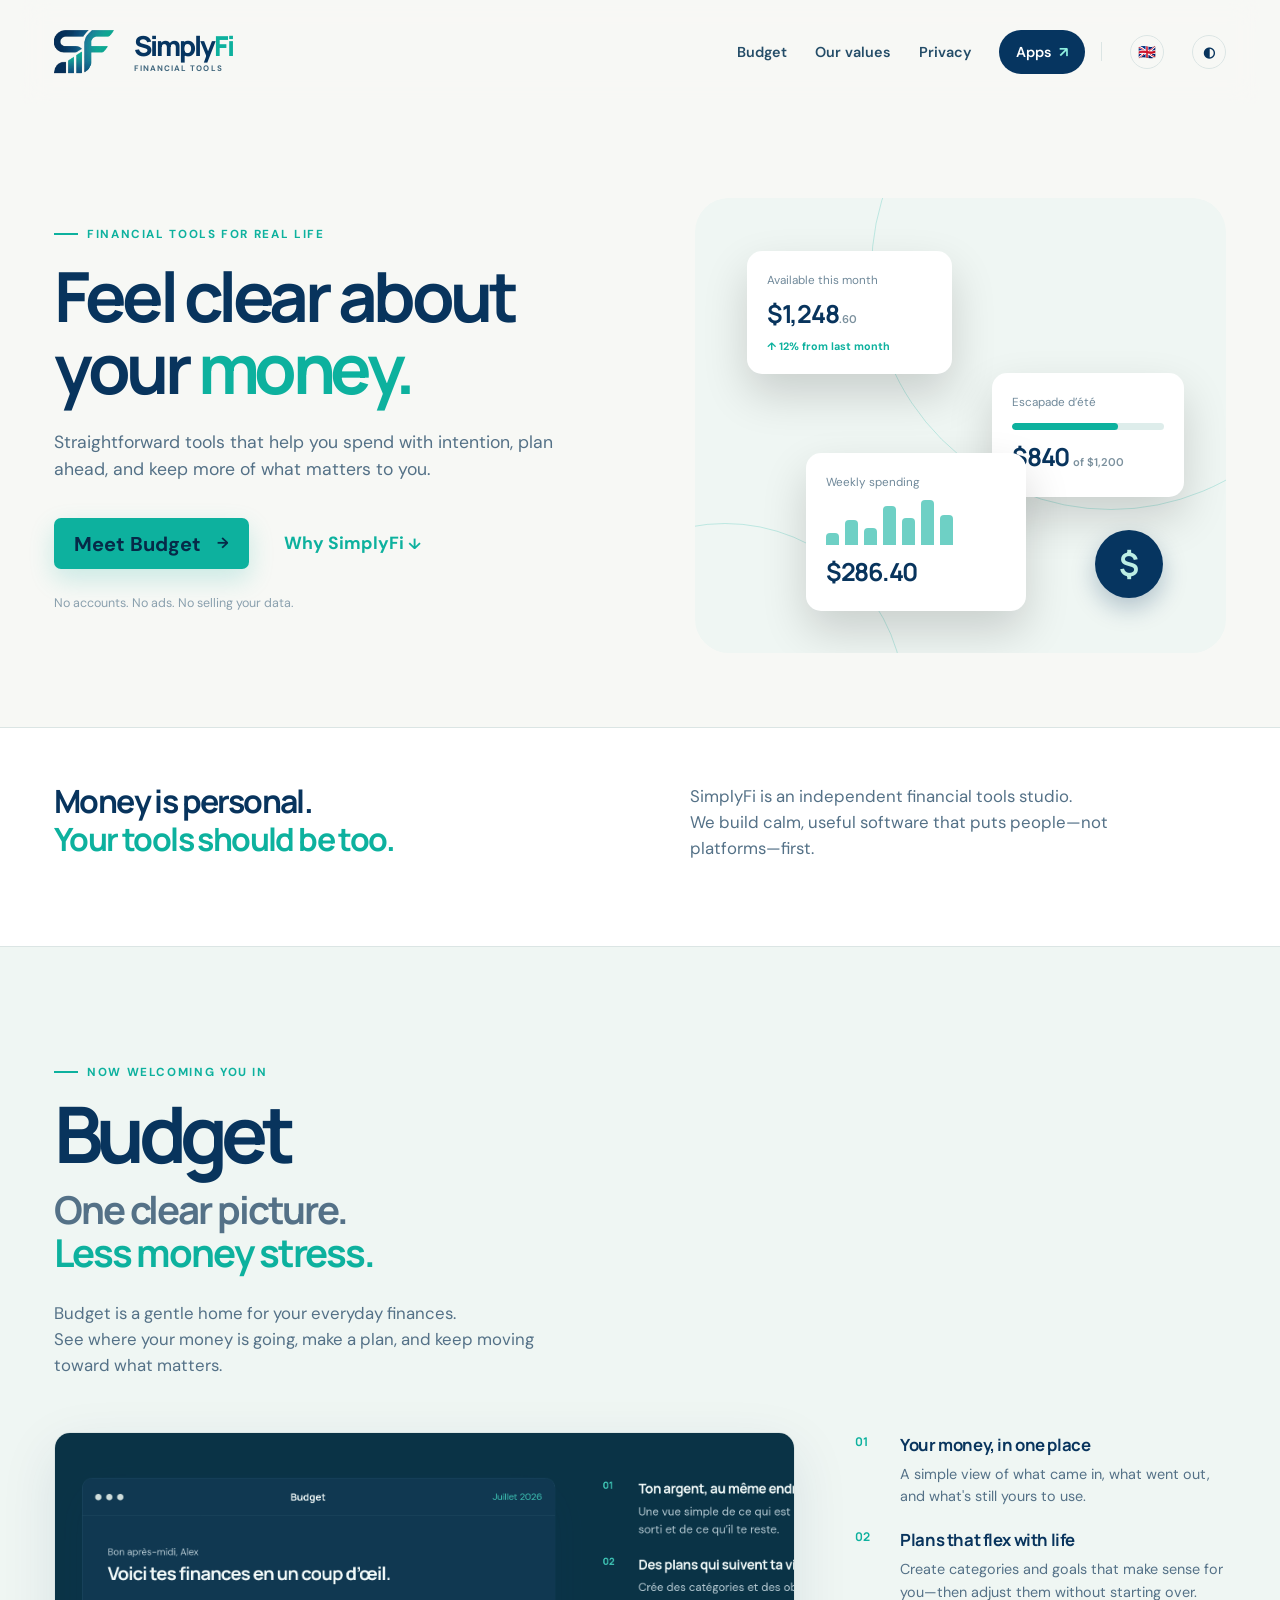
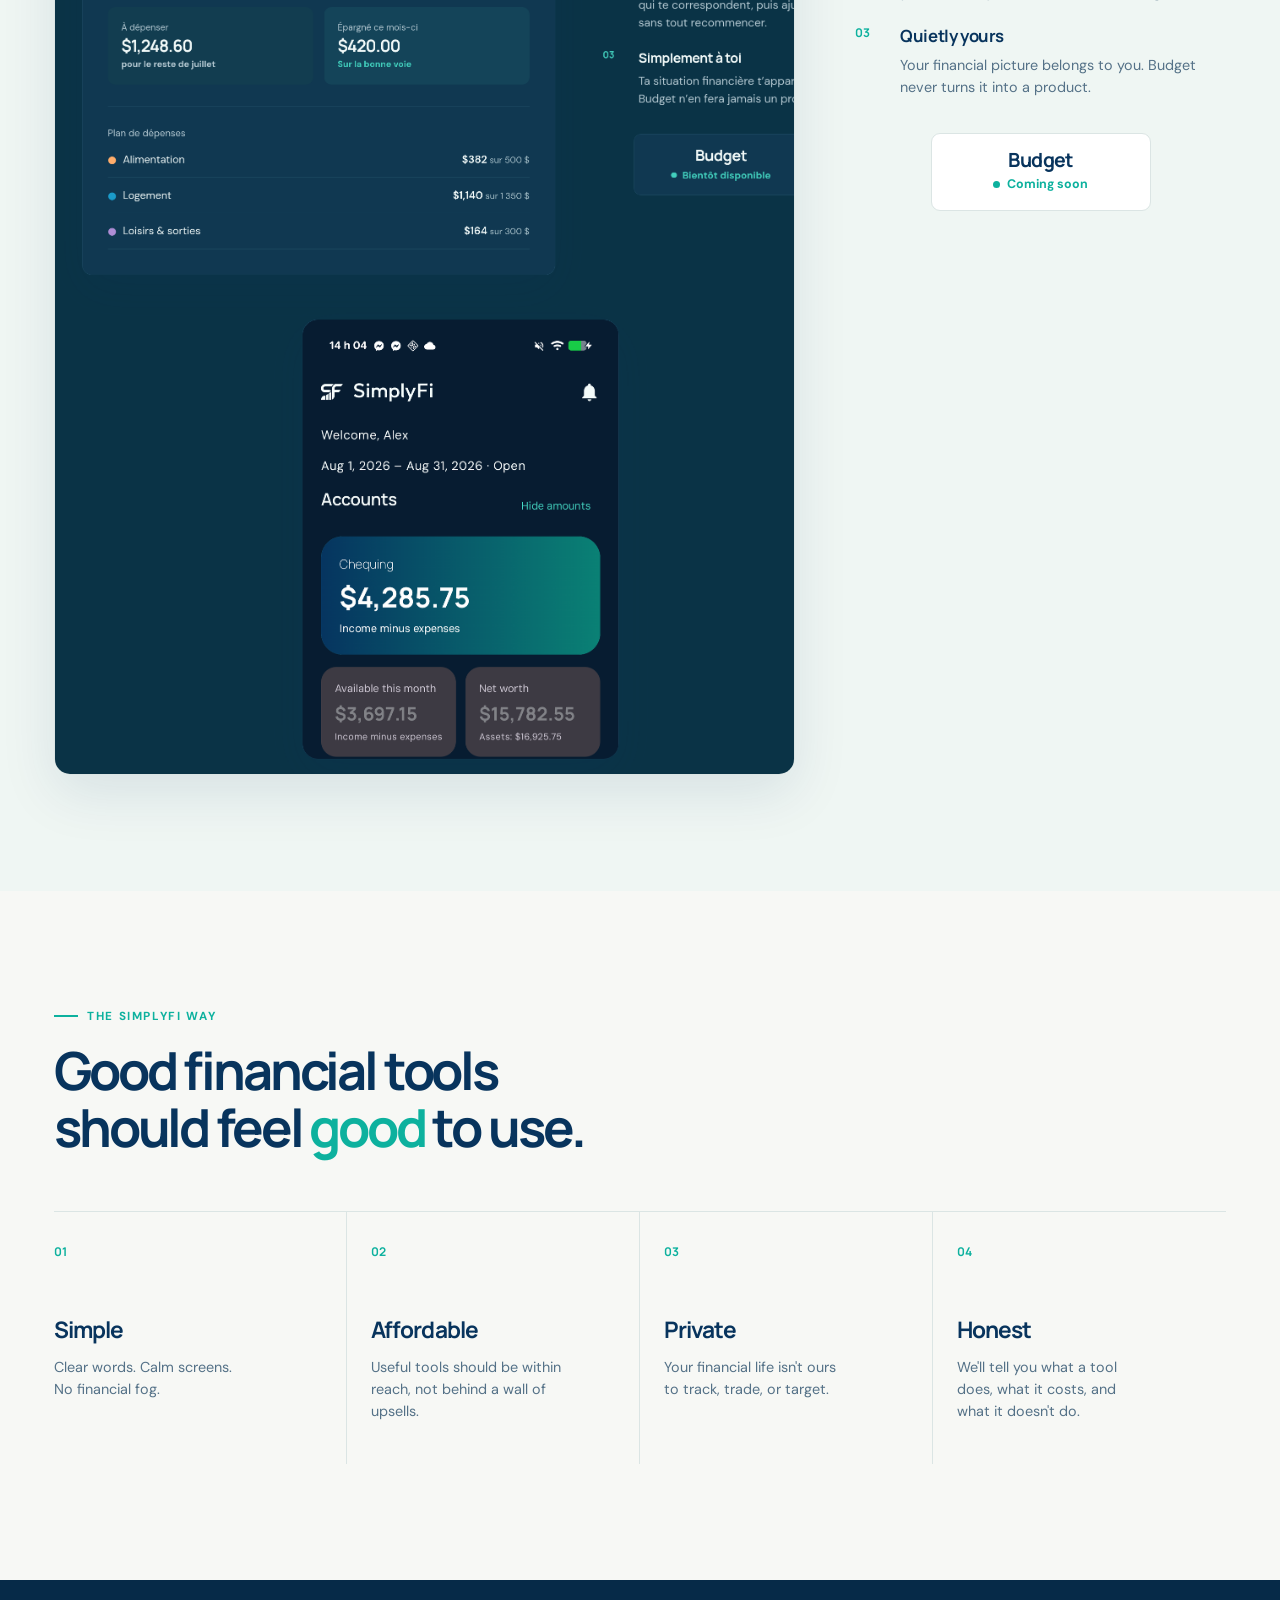
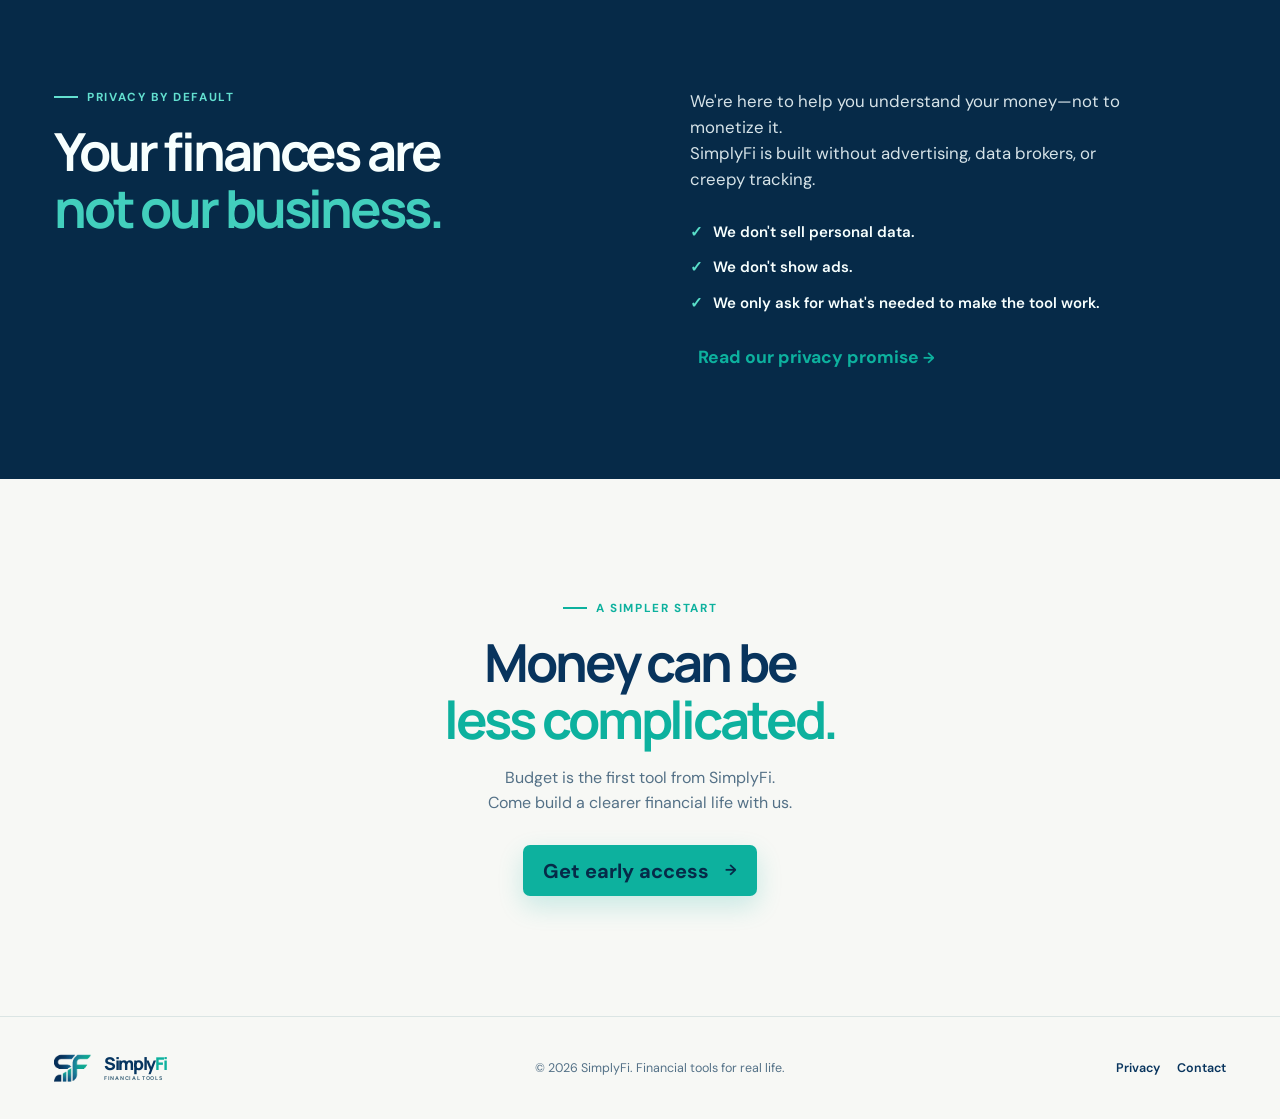
==== commit 0824a8b2: "Show real Budget app screenshot on site" ====
--- a/index.html
+++ b/index.html
@@ -35,9 +35,8 @@
     </header>
     <section class="intro" aria-label="SimplyFi introduction"><p data-i18n-html="introTitle">Money is personal.<br><strong>Your tools should be too.</strong></p><p data-i18n-html="introCopy">SimplyFi is an independent financial tools studio.<br>We build calm, useful software that puts people—not platforms—first.</p></section>
     <section id="apps" class="budget-section"><div class="section-heading"><p class="eyebrow"><i></i><span data-i18n="budgetEyebrow">Now welcoming you in</span></p><h2 class="app-name">Budget</h2><p class="app-headline" data-i18n-html="budgetTitle">One clear picture.<br><em>Less money stress.</em></p><p data-i18n-html="budgetCopy">Budget is a gentle home for your everyday finances.<br>See where your money is going, make a plan, and keep moving toward what matters.</p></div>
-      <div class="budget-layout"><div class="budget-window"><div class="window-top"><span></span><span></span><span></span><b>Budget</b><em data-i18n="month">July 2026</em></div><div class="window-body"><div class="welcome"><span data-i18n="greeting">Good afternoon, Alex</span><strong data-i18n="welcome">Here's your money at a glance.</strong></div><div class="summary-grid"><div><span data-i18n="toSpend">To spend</span><strong>$1,248.60</strong><b data-i18n="restMonth">for the rest of July</b></div><div><span data-i18n="saved">Saved this month</span><strong>$420.00</strong><b class="green" data-i18n="onTrack">On track</b></div></div><div class="category-list"><span data-i18n="plan">Spending plan</span><div><i class="food">●</i><span data-i18n="food">Food & groceries</span><b>$382 <small data-i18n="foodOf">of $500</small></b></div><div><i class="home">●</i><span data-i18n="home">Home</span><b>$1,140 <small data-i18n="homeOf">of $1,350</small></b></div><div><i class="life">●</i><span data-i18n="life">Life & fun</span><b>$164 <small data-i18n="lifeOf">of $300</small></b></div></div></div></div>
+      <div class="budget-layout"><img class="budget-app" src="img/budget-app.png" alt="Budget app — your money at a glance: spending plan, categories and goals" width="1749" height="2227">
       <div class="budget-side"><div><span class="number">01</span><h3 data-i18n="pointOneTitle">Your money, in one place</h3><p data-i18n="pointOneCopy">A simple view of what came in, what went out, and what's still yours to use.</p></div><div><span class="number">02</span><h3 data-i18n="pointTwoTitle">Plans that flex with life</h3><p data-i18n="pointTwoCopy">Create categories and goals that make sense for you—then adjust them without starting over.</p></div><div><span class="number">03</span><h3 data-i18n="pointThreeTitle">Quietly yours</h3><p data-i18n="pointThreeCopy">Your financial picture belongs to you. Budget never turns it into a product.</p></div><div class="app-availability" aria-label="Budget, coming soon"><strong>Budget</strong><span><i aria-hidden="true"></i><span data-i18n="comingSoon">Coming soon</span></span></div></div></div>
-      <div class="budget-shots" aria-label="SimplyFi Budget dashboard, light and dark themes"><div class="shot-frame"><img class="shot shot-light" src="img/budget-account-overview.png" alt="SimplyFi Budget dashboard — light theme"><img class="shot shot-dark" src="img/budget-account-overview-dark.png" alt="" aria-hidden="true"></div></div>
     </section>
     <section id="values" class="values"><div class="values-heading"><p class="eyebrow"><i></i><span data-i18n="valuesEyebrow">The SimplyFi way</span></p><h2 data-i18n-html="valuesTitle">Good financial tools<br>should feel <em>good</em> to use.</h2></div><div class="value-grid"><article><span>01</span><h3 data-i18n="simple">Simple</h3><p data-i18n="simpleCopy">Clear words. Calm screens. No financial fog.</p></article><article><span>02</span><h3 data-i18n="affordable">Affordable</h3><p data-i18n="affordableCopy">Useful tools should be within reach, not behind a wall of upsells.</p></article><article><span>03</span><h3 data-i18n="private">Private</h3><p data-i18n="privateCopy">Your financial life isn't ours to track, trade, or target.</p></article><article><span>04</span><h3 data-i18n="honest">Honest</h3><p data-i18n="honestCopy">We'll tell you what a tool does, what it costs, and what it doesn't do.</p></article></div></section>
     <section id="privacy" class="privacy"><div><p class="eyebrow"><i></i><span data-i18n="privacyEyebrow">Privacy by default</span></p><h2 data-i18n-html="privacyTitle">Your finances are<br><em>not our business.</em></h2></div><div class="privacy-copy"><p data-i18n-html="privacyCopy">We're here to help you understand your money—not to monetize it.<br>SimplyFi is built without advertising, data brokers, or creepy tracking.</p><ul><li data-i18n="privacyOne">We don't sell personal data.</li><li data-i18n="privacyTwo">We don't show ads.</li><li data-i18n="privacyThree">We only ask for what's needed to make the tool work.</li></ul><a class="text-link" href="privacy/"><span data-i18n="privacyLink">Read our privacy promise</span> <b>→</b></a></div></section>
--- a/v2.css
+++ b/v2.css
@@ -3,17 +3,17 @@
 .hero { max-width:1240px; min-height:620px; margin:auto; padding:94px 34px 74px; display:grid; grid-template-columns:1.05fr .95fr; align-items:center; gap:54px; overflow:hidden; } .eyebrow { margin:0 0 17px; color:var(--teal); font-size:.73rem; font-weight:700; text-transform:uppercase; letter-spacing:.14em; } .eyebrow i { width:24px; height:2px; display:inline-block; vertical-align:middle; margin:-2px 9px 0 0; background:currentColor; } h1,h2,h3,p { margin-top:0; } h1,h2,h3 { font-family:Manrope,sans-serif; } h1 { font-size:clamp(3.2rem,5.4vw,5.5rem); line-height:1.04; letter-spacing:-.065em; margin-bottom:25px; } em { color:var(--teal); font-style:normal; } .hero-lede { max-width:500px; color:#547187; font-size:1.1rem; } .hero-actions { margin-top:35px; display:flex; align-items:center; gap:27px; } .button { display:inline-flex; align-items:center; justify-content:center; gap:16px; padding:14px 20px; border-radius:7px; font-weight:700; font-size:.93rem; } .button span { font-size:1.25rem; line-height:1; } .button-primary { background:var(--teal); color:#fff; box-shadow:0 10px 26px rgba(13,177,158,.2); } .button-dark { background:var(--navy); color:#fff; } .text-link { font-weight:700; font-size:.93rem; } .text-link span { color:var(--teal); margin-left:8px; font-size:1.1rem; } .small-print { color:#8aa0ae; font-size:.78rem; margin-top:25px; }
 .hero-visual { position:relative; height:455px; background:linear-gradient(135deg,#e2f2ef,#eef5f2); border-radius:34px; overflow:hidden; } .halo { position:absolute; border-radius:50%; border:1px solid rgba(13,177,158,.22); } .halo-one { width:480px;height:480px;top:-168px;right:-125px; } .halo-two { width:360px;height:360px;bottom:-230px;left:-150px; } .hero-card { position:absolute; padding:20px; border-radius:15px; background:rgba(255,255,255,.94); box-shadow:0 20px 45px rgba(13,59,84,.12); } .hero-card span { color:#70899a; font-size:.73rem; display:block; margin-bottom:6px; } .hero-card strong { font-family:Manrope; font-size:1.55rem; letter-spacing:-.05em; } .hero-card small { font:600 .7rem "DM Sans"; letter-spacing:0; color:#7c919e; } .hero-card b { display:block; font-size:.67rem; margin-top:4px; color:var(--teal); } .card-balance { left:52px; top:53px; width:205px; } .card-goal { right:42px; top:175px; width:192px; } .goal-line { background:#deedeb; height:7px; border-radius:9px; margin:12px 0 8px; overflow:hidden; } .goal-line i { display:block; width:70%;height:100%; background:var(--teal); border-radius:inherit; } .card-spend { bottom:42px; left:111px; width:220px; } .bars { height:45px; display:flex; align-items:end; gap:6px; margin:8px 0; } .bars i { width:13px; background:var(--teal); border-radius:4px 4px 0 0; opacity:.6; } .bars i:nth-child(1){height:25%}.bars i:nth-child(2){height:55%}.bars i:nth-child(3){height:37%}.bars i:nth-child(4){height:85%}.bars i:nth-child(5){height:60%}.bars i:nth-child(6){height:100%}.bars i:nth-child(7){height:65%} .hero-orbit { position:absolute; right:63px; bottom:55px; width:68px;height:68px;border-radius:50%;background:var(--navy);color:#bceee4;display:grid;place-items:center;font:bold 2rem Manrope;box-shadow:0 10px 25px #08345d44; }
 .intro { border-top:1px solid var(--line); border-bottom:1px solid var(--line); padding:55px max(34px,calc((100vw - 1172px)/2)); display:grid; grid-template-columns:1fr 1fr; gap:100px; background:#fff; } .intro p:first-child { font:700 clamp(1.55rem,2.5vw,2.3rem)/1.18 Manrope; letter-spacing:-.05em; } .intro strong { color:var(--teal); } .intro p:last-child { max-width:430px; color:#5b7486; font-size:1.05rem; }
-.budget-section { padding:116px max(34px,calc((100vw - 1172px)/2)); background:#eff6f3; } .section-heading { max-width:600px; }.section-heading h2,.values h2,.privacy h2,.closing h2 { font-size:clamp(2.4rem,4.1vw,4.2rem); line-height:1.08; letter-spacing:-.06em; margin-bottom:20px; } .section-heading>p:last-child { color:#557385; max-width:520px; font-size:1.05rem; } .budget-layout { display:grid; grid-template-columns:1.4fr .7fr; gap:60px; align-items:start; margin-top:54px; } .budget-window { background:#fff; border:1px solid #d8e6e3; border-radius:13px; overflow:hidden; box-shadow:0 18px 55px rgba(6,53,96,.1); } .window-top { height:47px; padding:0 16px; display:flex;align-items:center;gap:6px;border-bottom:1px solid #e7efed;color:#91a5ae;font-size:.72rem; }.window-top>span { width:8px;height:8px;border-radius:50%;background:#cfdddb;}.window-top b { margin:auto;font:700 .79rem Manrope;color:var(--navy);}.window-top em{font-style:normal}.window-body{padding:32px}.welcome span,.category-list>span {font-size:.75rem;color:#7c939f}.welcome strong{display:block;font:700 1.45rem Manrope;letter-spacing:-.04em}.summary-grid{display:grid;grid-template-columns:1fr 1fr;gap:14px;margin:27px 0}.summary-grid>div{border-radius:9px;padding:17px;background:#eff8f6}.summary-grid>div:nth-child(2){background:#f2f6fb}.summary-grid span,.summary-grid b{display:block;font-size:.7rem;color:#75909a}.summary-grid strong{font:700 1.3rem Manrope;letter-spacing:-.045em}.summary-grid .green{color:var(--teal)}.category-list{border-top:1px solid #e6eeec;padding-top:20px}.category-list>div{display:flex;gap:8px;align-items:center;padding:12px 0;border-bottom:1px solid #eef3f2;font-size:.83rem}.category-list i{font-style:normal;font-size:.8rem}.food{color:#ffad6b}.home{color:#1b9bca}.life{color:#ae8dd5}.category-list b{margin-left:auto;font-weight:600}.category-list small{font-weight:400;color:#8ba0a9}.budget-side>div{padding:0 0 20px 45px;position:relative}.number{position:absolute;left:0;top:1px;color:var(--teal);font:700 .75rem Manrope}.budget-side h3{font-size:1.05rem;letter-spacing:-.025em;margin:0 0 5px}.budget-side p{color:#5d7788;font-size:.9rem;margin:0}.budget-side .button{margin:14px 0 0 45px}
+.budget-section { padding:116px max(34px,calc((100vw - 1172px)/2)); background:#eff6f3; } .section-heading { max-width:600px; }.section-heading h2,.values h2,.privacy h2,.closing h2 { font-size:clamp(2.4rem,4.1vw,4.2rem); line-height:1.08; letter-spacing:-.06em; margin-bottom:20px; } .section-heading>p:last-child { color:#557385; max-width:520px; font-size:1.05rem; } .budget-layout { display:grid; grid-template-columns:1.4fr .7fr; gap:60px; align-items:start; margin-top:54px; } .budget-app { display:block; width:100%; height:auto; border-radius:16px; border:1px solid #d8e6e3; box-shadow:0 18px 55px rgba(6,53,96,.1); }.budget-side>div{padding:0 0 20px 45px;position:relative}.number{position:absolute;left:0;top:1px;color:var(--teal);font:700 .75rem Manrope}.budget-side h3{font-size:1.05rem;letter-spacing:-.025em;margin:0 0 5px}.budget-side p{color:#5d7788;font-size:.9rem;margin:0}.budget-side .button{margin:14px 0 0 45px}
 .values { padding:116px max(34px,calc((100vw - 1172px)/2)); }.values-heading { margin-bottom:55px; }.value-grid { border-top:1px solid var(--line); display:grid;grid-template-columns:repeat(4,1fr);}.value-grid article{min-height:220px;padding:27px 24px;border-right:1px solid var(--line)}.value-grid article:first-child{padding-left:0}.value-grid article:last-child{border:0}.value-grid span{color:var(--teal);font:700 .75rem Manrope}.value-grid h3{font-size:1.42rem;letter-spacing:-.04em;margin:49px 0 8px}.value-grid p{color:#607b8b;font-size:.9rem;max-width:190px}
 .privacy { padding:108px max(34px,calc((100vw - 1172px)/2)); background:var(--navy); color:white;display:grid;grid-template-columns:1fr 1fr;gap:100px; }.privacy .eyebrow{color:#6de0d0}.privacy h2{margin:0}.privacy-copy{max-width:460px;color:#c2d4dc;font-size:1.05rem}.privacy-copy ul{padding:0;margin:29px 0;list-style:none}.privacy-copy li{margin:12px 0;color:white;font-weight:600;font-size:.94rem}.privacy-copy li:before{content:'✓';color:#59dec9;margin-right:10px}.privacy-copy .text-link{color:#fff}.closing{text-align:center;padding:120px 30px}.closing .eyebrow{justify-content:center}.closing h2{margin-bottom:18px}.closing>p:not(.eyebrow){color:#637c8c;max-width:460px;margin:0 auto 30px}.closing .button{margin:auto}footer{border-top:1px solid var(--line);padding:23px max(34px,calc((100vw - 1172px)/2));display:flex;align-items:center;justify-content:space-between;gap:20px;color:#718894;font-size:.78rem}.footer-brand img{width:84px;height:37px;object-fit:contain}.footer-brand{line-height:0}footer div{display:flex;gap:17px;color:var(--navy);font-weight:600}
-@media (max-width:800px){.site-nav{padding:10px 22px;height:76px}.brand img{width:95px;height:54px}.nav-links{gap:14px;font-size:.82rem}.nav-links>a:not(.nav-cta){display:none}.hero{grid-template-columns:1fr;padding:64px 24px 58px;gap:45px;min-height:0}.hero-visual{height:360px}.card-balance{left:24px;top:36px}.card-goal{right:22px;top:142px}.card-spend{left:64px;bottom:24px}.hero-orbit{right:25px;bottom:22px}.intro,.privacy{grid-template-columns:1fr;gap:18px;padding:48px 24px}.budget-section,.values{padding:74px 24px}.budget-layout{grid-template-columns:1fr;gap:42px}.window-body{padding:22px}.values-heading{margin-bottom:35px}.value-grid{grid-template-columns:1fr 1fr}.value-grid article,.value-grid article:first-child{padding:22px 15px;border-bottom:1px solid var(--line)}.value-grid article:nth-child(2){border-right:0}.value-grid article:nth-child(3),.value-grid article:nth-child(4){border-bottom:0}.value-grid h3{margin-top:35px}.closing{padding:80px 24px}footer{padding:18px 24px;flex-wrap:wrap}.footer-brand{order:1}footer span{order:3;width:100%}footer div{order:2}}
-@media (max-width:420px){h1{font-size:3rem}.hero-actions{align-items:flex-start;flex-direction:column;gap:20px}.summary-grid{grid-template-columns:1fr}.hero-visual{margin:0 -4px}.card-goal{transform:scale(.86);transform-origin:right top}.card-spend{transform:scale(.88);transform-origin:left bottom}.value-grid{grid-template-columns:1fr}.value-grid article,.value-grid article:nth-child(3){border-right:0;border-bottom:1px solid var(--line)}.value-grid article:last-child{border-bottom:0}}
+@media (max-width:800px){.site-nav{padding:10px 22px;height:76px}.brand img{width:95px;height:54px}.nav-links{gap:14px;font-size:.82rem}.nav-links>a:not(.nav-cta){display:none}.hero{grid-template-columns:1fr;padding:64px 24px 58px;gap:45px;min-height:0}.hero-visual{height:360px}.card-balance{left:24px;top:36px}.card-goal{right:22px;top:142px}.card-spend{left:64px;bottom:24px}.hero-orbit{right:25px;bottom:22px}.intro,.privacy{grid-template-columns:1fr;gap:18px;padding:48px 24px}.budget-section,.values{padding:74px 24px}.budget-layout{grid-template-columns:1fr;gap:42px}.values-heading{margin-bottom:35px}.value-grid{grid-template-columns:1fr 1fr}.value-grid article,.value-grid article:first-child{padding:22px 15px;border-bottom:1px solid var(--line)}.value-grid article:nth-child(2){border-right:0}.value-grid article:nth-child(3),.value-grid article:nth-child(4){border-bottom:0}.value-grid h3{margin-top:35px}.closing{padding:80px 24px}footer{padding:18px 24px;flex-wrap:wrap}.footer-brand{order:1}footer span{order:3;width:100%}footer div{order:2}}
+@media (max-width:420px){h1{font-size:3rem}.hero-actions{align-items:flex-start;flex-direction:column;gap:20px}.hero-visual{margin:0 -4px}.card-goal{transform:scale(.86);transform-origin:right top}.card-spend{transform:scale(.88);transform-origin:left bottom}.value-grid{grid-template-columns:1fr}.value-grid article,.value-grid article:nth-child(3){border-right:0;border-bottom:1px solid var(--line)}.value-grid article:last-child{border-bottom:0}}
 
 /* Internationalization, theme controls, and dark mode */
 :root{--page:var(--paper);--surface:#fff;--surface-soft:#eff6f3;--heading:var(--ink);--body:#547187;--nav-bg:rgba(247,248,245,.88);--card:#fff;--card-soft:#eff8f6;--rule:var(--line)}
 [data-theme="dark"]{--page:#071c31;--surface:#0c2942;--surface-soft:#0a3346;--heading:#f3fbfa;--body:#b7cbd4;--nav-bg:rgba(7,28,49,.88);--card:#103851;--card-soft:#123d50;--rule:#1d4961;--navy:#d9f5ef;--ink:#f3fbfa;--teal:#42cfbd;--muted:#a9c5d0;--line:#1d4961;--sand:#0a3346}
 body{background:var(--page);color:var(--heading);transition:background .25s ease,color .25s ease}.site-nav{position:relative;z-index:30;background:var(--nav-bg);backdrop-filter:blur(14px) saturate(150%);-webkit-backdrop-filter:blur(14px) saturate(150%);transition:box-shadow .2s ease,background .25s ease}.site-nav.is-scrolled{box-shadow:0 6px 24px rgba(4,40,70,.11)}.nav-cta span{color:inherit;margin:0}.nav-cta b{color:var(--teal);margin-left:5px}.nav-divider{width:1px;height:19px;background:var(--rule);margin-left:-12px}.nav-btn{display:grid;place-items:center;width:34px;height:34px;padding:0;border:1px solid var(--rule);border-radius:50%;background:transparent;color:var(--heading);font:700 .9rem "DM Sans",sans-serif;cursor:pointer;transition:background .15s,border-color .15s}.nav-btn:hover{background:var(--surface-soft);border-color:var(--teal)}.lang-dropdown{position:relative}.lang-menu{display:none;position:absolute;right:0;top:43px;width:158px;padding:6px;background:var(--surface);border:1px solid var(--rule);border-radius:10px;box-shadow:0 16px 34px rgba(0,0,0,.16)}.lang-menu.open{display:block}.lang-menu button{display:block;width:100%;padding:8px 9px;border:0;border-radius:7px;background:transparent;color:var(--heading);font:600 .84rem "DM Sans",sans-serif;text-align:left;cursor:pointer}.lang-menu button:hover{background:var(--surface-soft)}
-.hero-visual,.budget-section{background:var(--surface-soft)}.hero-lede,.intro p:last-child,.section-heading>p:last-child,.budget-side p,.value-grid p,.closing>p:not(.eyebrow){color:var(--body)}.intro{background:var(--surface);border-color:var(--rule)}.budget-window,.hero-card{background:var(--card);border-color:var(--rule)}.window-top,.category-list,.category-list>div{border-color:var(--rule)}.summary-grid>div{background:var(--card-soft)}.summary-grid>div:nth-child(2){background:color-mix(in srgb,var(--card) 76%,var(--teal) 8%)}.summary-grid span,.summary-grid b,.welcome span,.category-list>span,.window-top{color:var(--body)}.welcome strong,.window-top b{color:var(--heading)}.privacy{background:#062a48}.privacy-copy{color:#c4d6df}.values,.closing{background:var(--page)}footer{border-color:var(--rule);color:var(--body)}footer div{color:var(--heading)}.hero-card{box-shadow:0 20px 45px rgba(0,0,0,.16)}[data-theme="dark"] .hero-visual{background:linear-gradient(135deg,#09394d,#0b3149)}[data-theme="dark"] .hero-card small,.category-list small{color:#a8c1ca}[data-theme="dark"] .hero-orbit{background:#d9f5ef;color:#063560}[data-theme="dark"] .button-dark{background:#d9f5ef;color:#063560}
+.hero-visual,.budget-section{background:var(--surface-soft)}.hero-lede,.intro p:last-child,.section-heading>p:last-child,.budget-side p,.value-grid p,.closing>p:not(.eyebrow){color:var(--body)}.intro{background:var(--surface);border-color:var(--rule)}.hero-card{background:var(--card);border-color:var(--rule)}.budget-app{border-color:var(--rule)}.privacy{background:#062a48}.privacy-copy{color:#c4d6df}.values,.closing{background:var(--page)}footer{border-color:var(--rule);color:var(--body)}footer div{color:var(--heading)}.hero-card{box-shadow:0 20px 45px rgba(0,0,0,.16)}[data-theme="dark"] .hero-visual{background:linear-gradient(135deg,#09394d,#0b3149)}[data-theme="dark"] .hero-card small{color:#a8c1ca}[data-theme="dark"] .hero-orbit{background:#d9f5ef;color:#063560}[data-theme="dark"] .button-dark{background:#d9f5ef;color:#063560}
 @media(max-width:800px){.nav-divider{display:none}.nav-links{gap:9px}.lang-menu{right:-38px}.nav-cta{padding:9px 12px}}
 
 /* High-contrast navigation and a purpose-made logo treatment. */
@@ -32,11 +32,3 @@
 /* The privacy statement must remain readable against the deep navy field. */
 .privacy h2{color:#f7fffe!important}.privacy h2 em{color:#42cfbd!important}.privacy-copy{color:#d6e3e8!important}.privacy-copy li{color:#f7fffe!important}.privacy-copy .text-link{color:#63e0d0!important}.privacy .eyebrow{color:#63e0d0!important}
 
-/* Real app screenshots — light/dark swap, mirrors the brand-mark swap. */
-.budget-shots{margin-top:56px;display:flex;justify-content:center}
-.shot-frame{max-width:400px;border-radius:20px;overflow:hidden;border:1px solid var(--rule);background:var(--card);box-shadow:0 18px 55px rgba(6,53,96,.12)}
-.shot{display:block;width:100%;height:auto}
-.shot-dark{display:none!important}
-[data-theme="dark"] .shot-light{display:none!important}
-[data-theme="dark"] .shot-dark{display:block!important}
-@media(max-width:800px){.shot-frame{max-width:320px}}
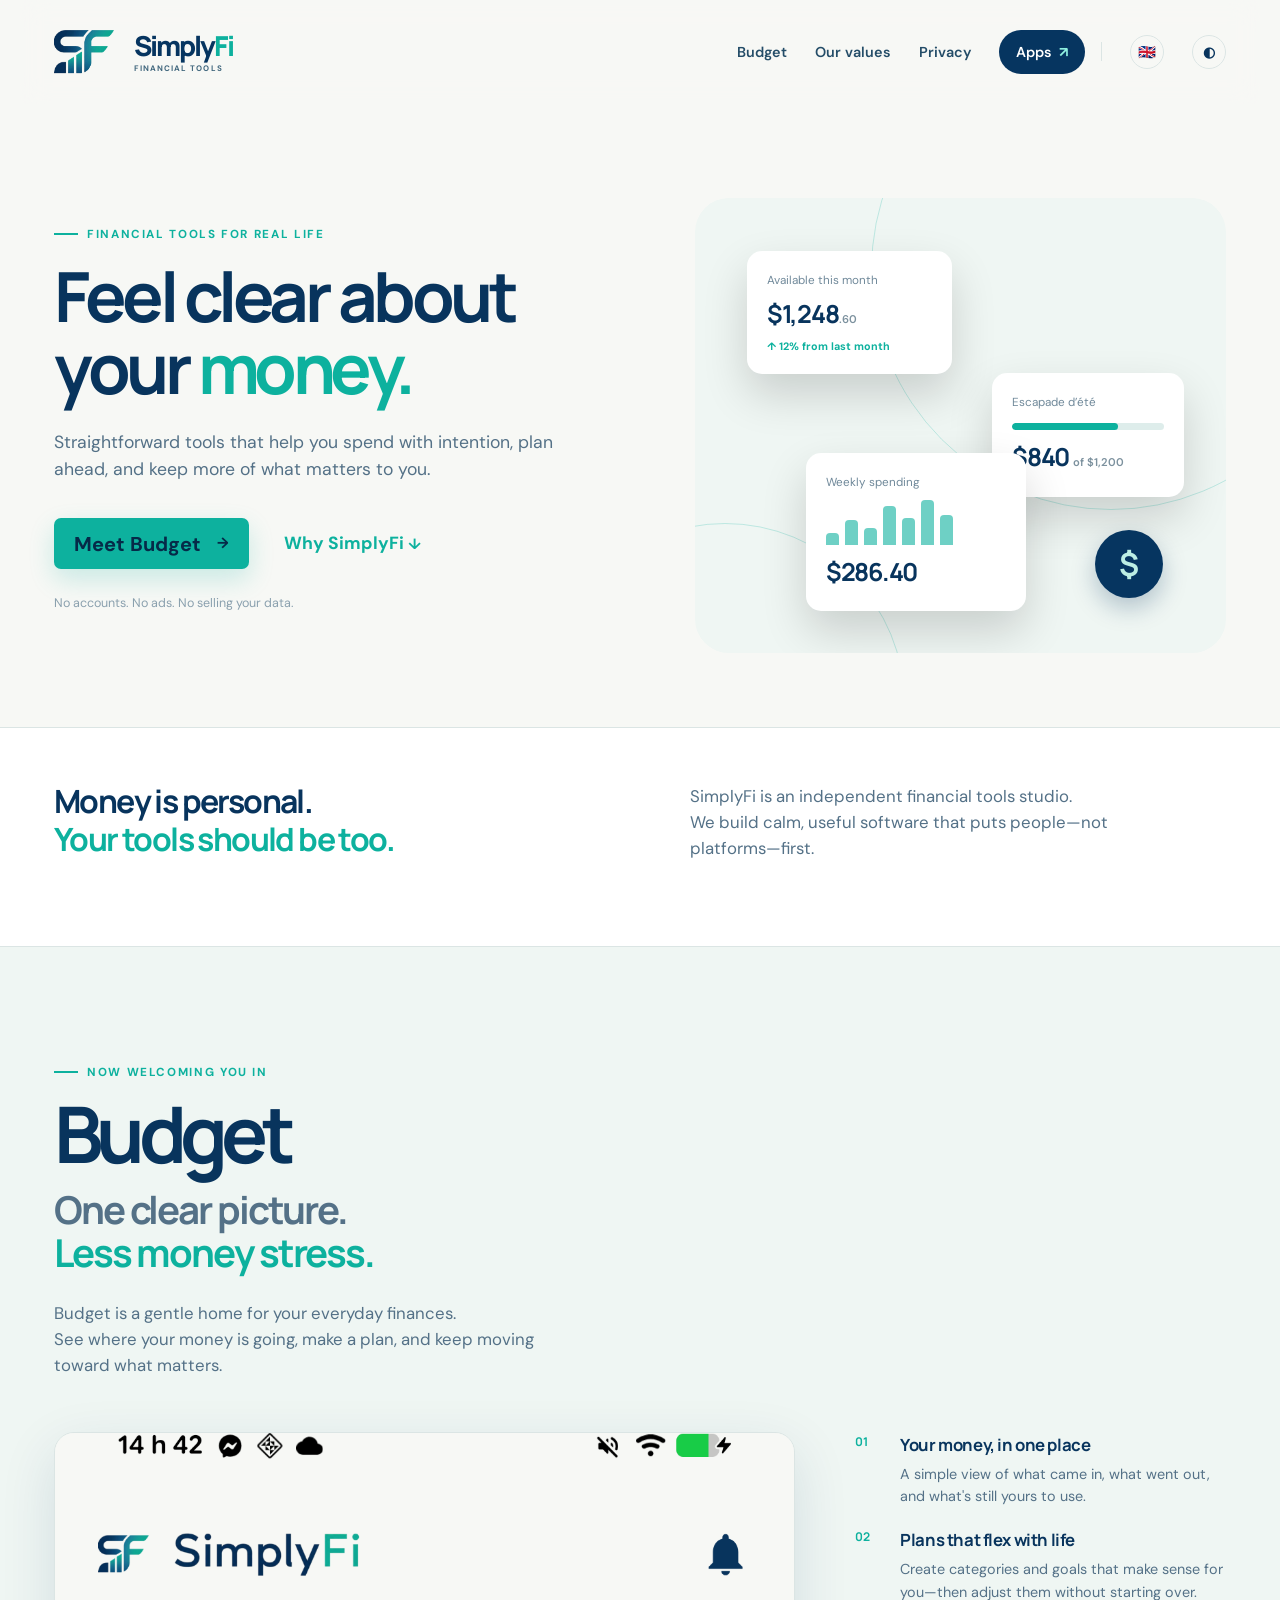
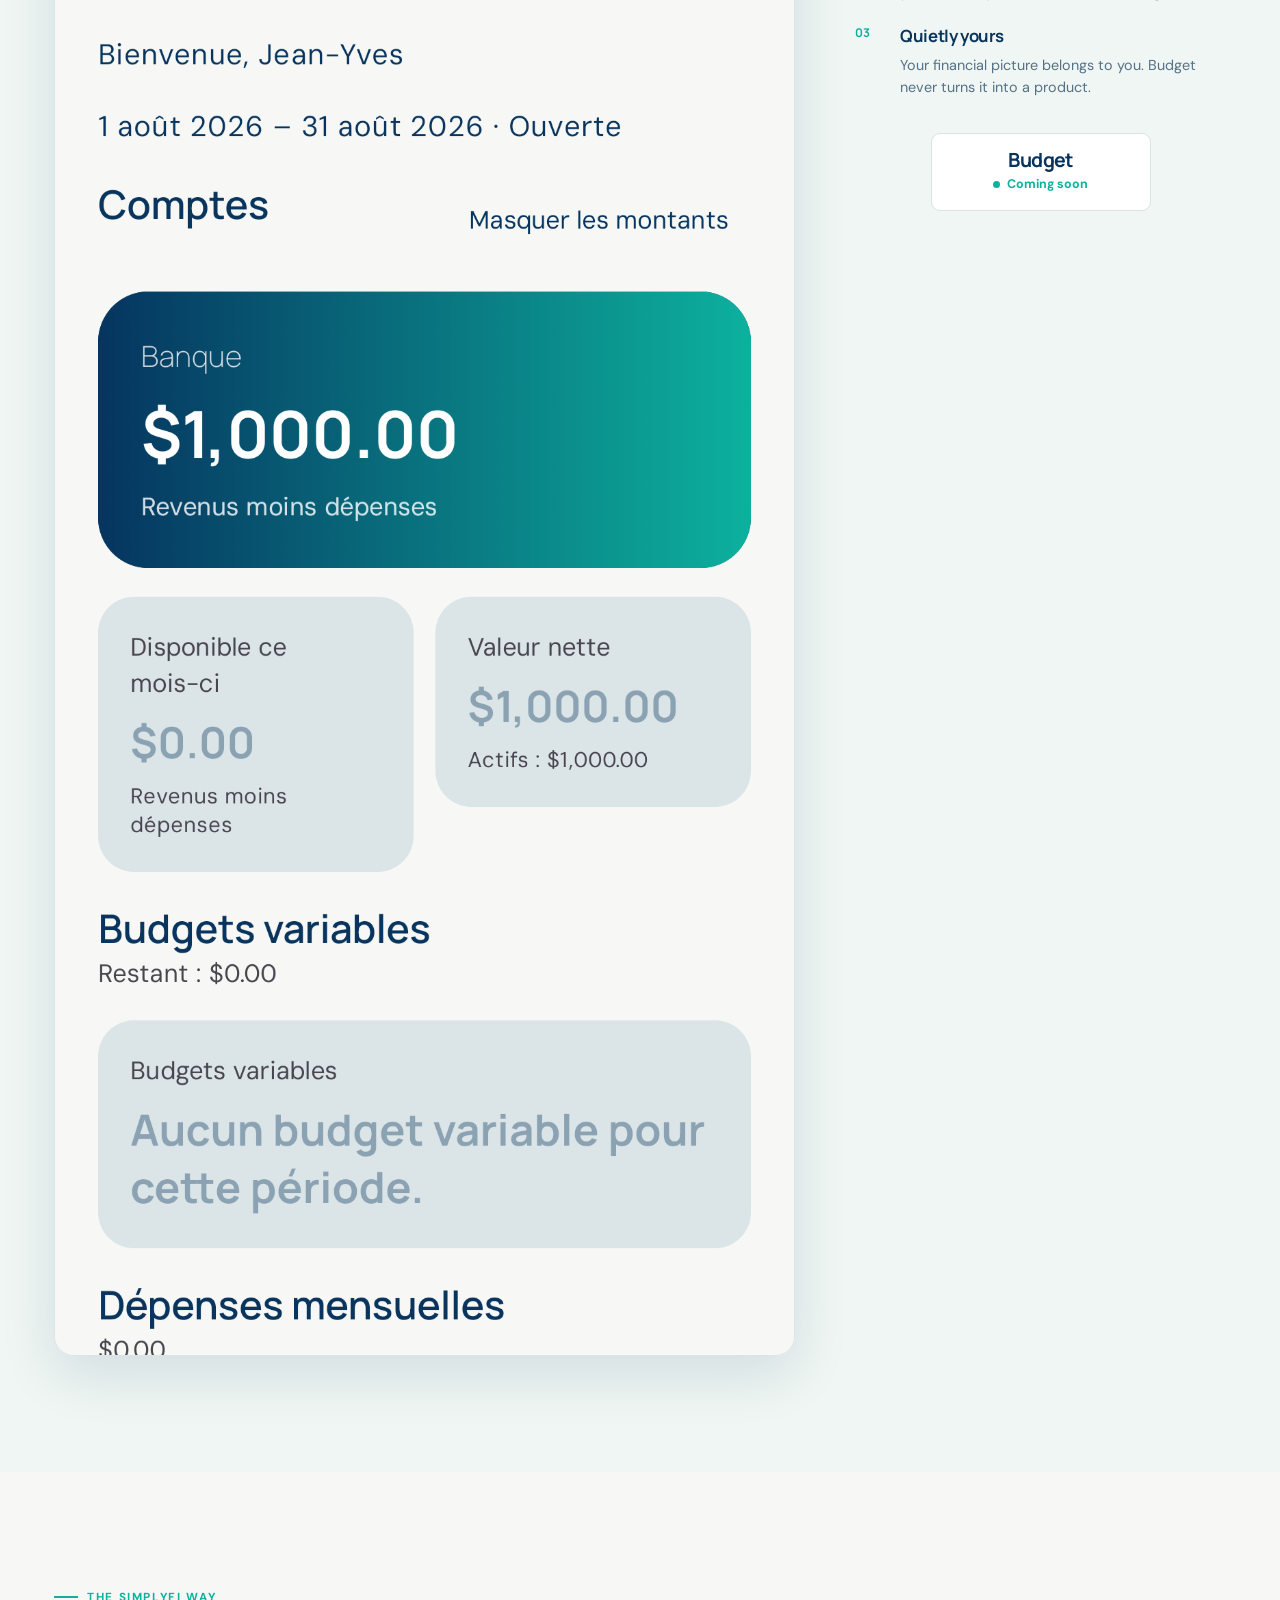
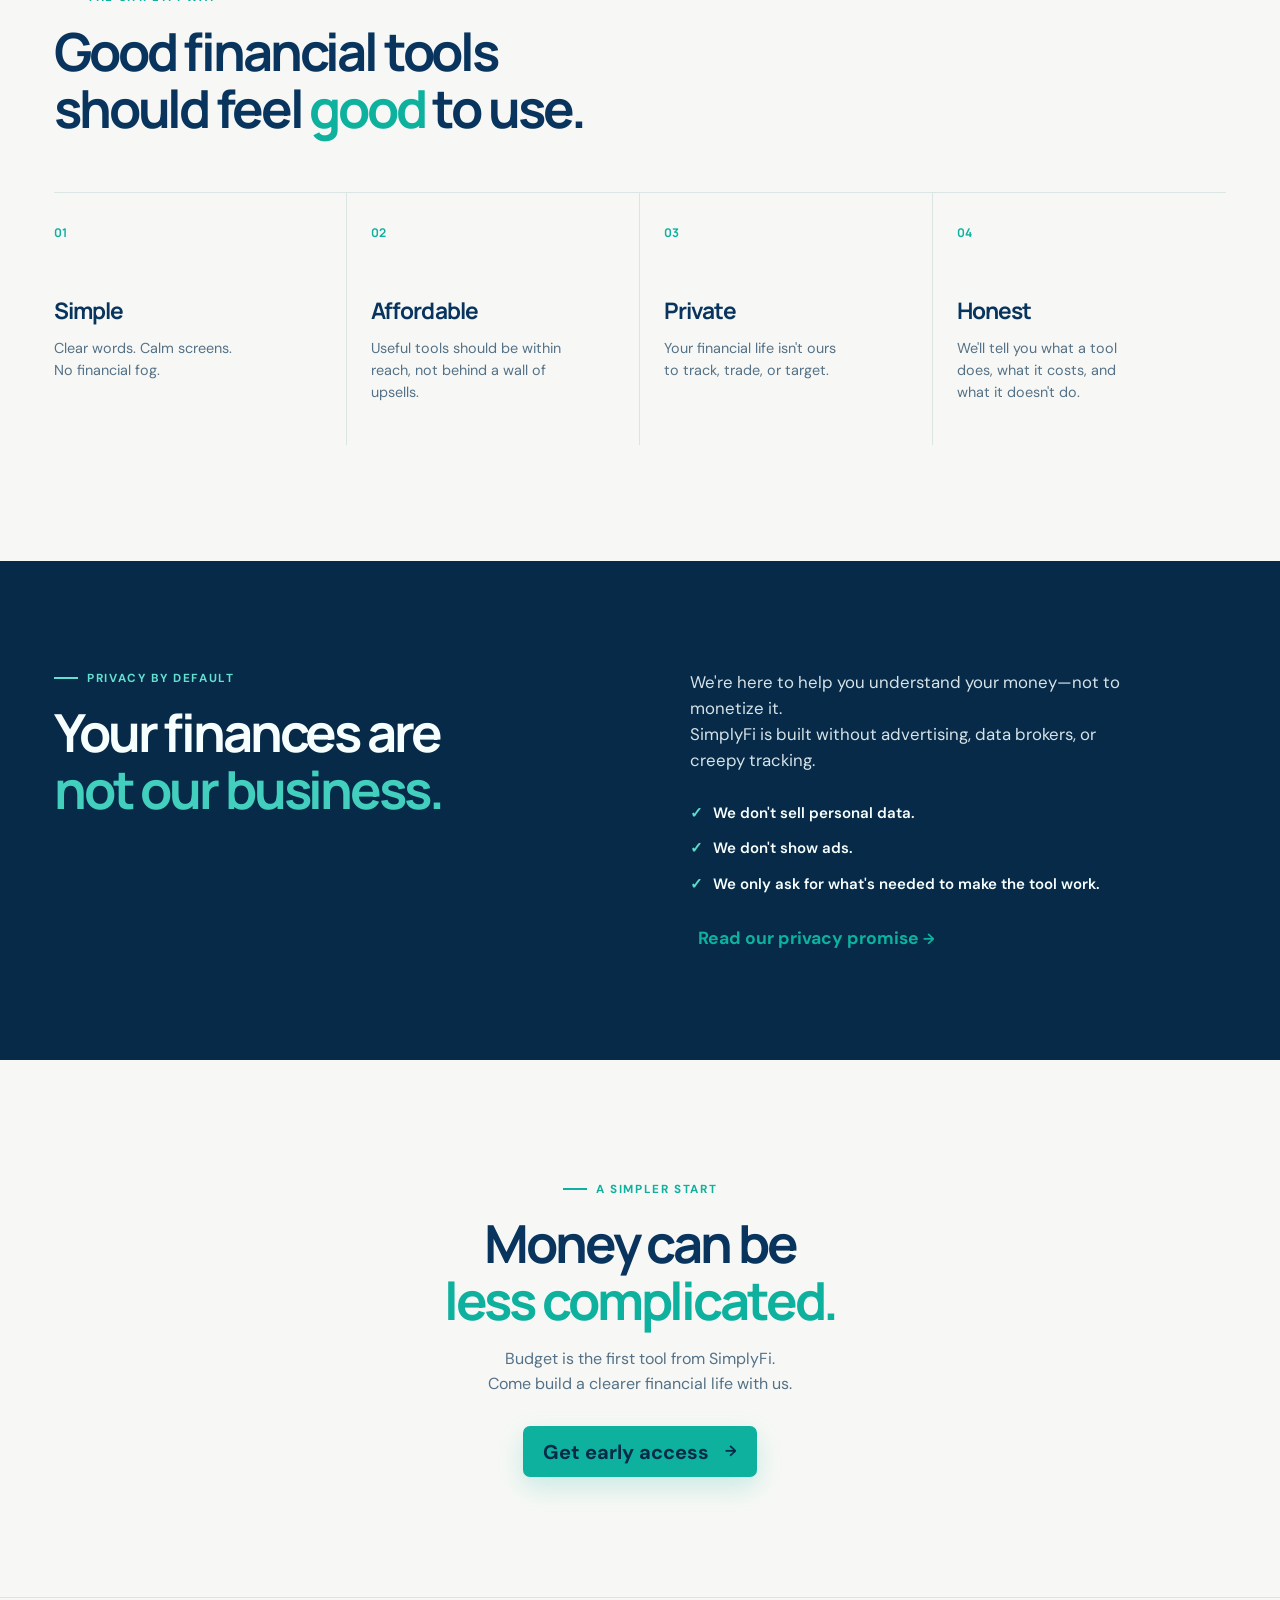
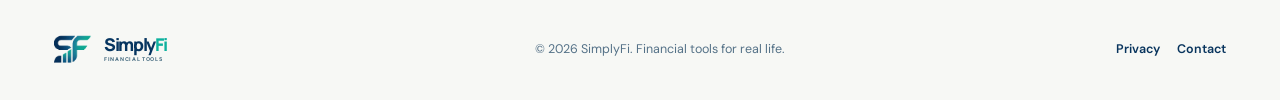
==== commit 2a5e0295: "Use real Budget app screenshots (light and dark) on site" ====
--- a/index.html
+++ b/index.html
@@ -35,7 +35,7 @@
     </header>
     <section class="intro" aria-label="SimplyFi introduction"><p data-i18n-html="introTitle">Money is personal.<br><strong>Your tools should be too.</strong></p><p data-i18n-html="introCopy">SimplyFi is an independent financial tools studio.<br>We build calm, useful software that puts people—not platforms—first.</p></section>
     <section id="apps" class="budget-section"><div class="section-heading"><p class="eyebrow"><i></i><span data-i18n="budgetEyebrow">Now welcoming you in</span></p><h2 class="app-name">Budget</h2><p class="app-headline" data-i18n-html="budgetTitle">One clear picture.<br><em>Less money stress.</em></p><p data-i18n-html="budgetCopy">Budget is a gentle home for your everyday finances.<br>See where your money is going, make a plan, and keep moving toward what matters.</p></div>
-      <div class="budget-layout"><img class="budget-app" src="img/budget-app.png" alt="Budget app — your money at a glance: spending plan, categories and goals" width="1749" height="2227">
+      <div class="budget-layout"><div class="budget-app"><img class="shot shot-light" src="img/budget-app-light.png" alt="Budget app — your money at a glance: spending plan, categories and goals" width="1080" height="2224"><img class="shot shot-dark" src="img/budget-app-dark.png" alt="" aria-hidden="true" width="1080" height="2224"></div>
       <div class="budget-side"><div><span class="number">01</span><h3 data-i18n="pointOneTitle">Your money, in one place</h3><p data-i18n="pointOneCopy">A simple view of what came in, what went out, and what's still yours to use.</p></div><div><span class="number">02</span><h3 data-i18n="pointTwoTitle">Plans that flex with life</h3><p data-i18n="pointTwoCopy">Create categories and goals that make sense for you—then adjust them without starting over.</p></div><div><span class="number">03</span><h3 data-i18n="pointThreeTitle">Quietly yours</h3><p data-i18n="pointThreeCopy">Your financial picture belongs to you. Budget never turns it into a product.</p></div><div class="app-availability" aria-label="Budget, coming soon"><strong>Budget</strong><span><i aria-hidden="true"></i><span data-i18n="comingSoon">Coming soon</span></span></div></div></div>
     </section>
     <section id="values" class="values"><div class="values-heading"><p class="eyebrow"><i></i><span data-i18n="valuesEyebrow">The SimplyFi way</span></p><h2 data-i18n-html="valuesTitle">Good financial tools<br>should feel <em>good</em> to use.</h2></div><div class="value-grid"><article><span>01</span><h3 data-i18n="simple">Simple</h3><p data-i18n="simpleCopy">Clear words. Calm screens. No financial fog.</p></article><article><span>02</span><h3 data-i18n="affordable">Affordable</h3><p data-i18n="affordableCopy">Useful tools should be within reach, not behind a wall of upsells.</p></article><article><span>03</span><h3 data-i18n="private">Private</h3><p data-i18n="privateCopy">Your financial life isn't ours to track, trade, or target.</p></article><article><span>04</span><h3 data-i18n="honest">Honest</h3><p data-i18n="honestCopy">We'll tell you what a tool does, what it costs, and what it doesn't do.</p></article></div></section>
--- a/v2.css
+++ b/v2.css
@@ -3,7 +3,7 @@
 .hero { max-width:1240px; min-height:620px; margin:auto; padding:94px 34px 74px; display:grid; grid-template-columns:1.05fr .95fr; align-items:center; gap:54px; overflow:hidden; } .eyebrow { margin:0 0 17px; color:var(--teal); font-size:.73rem; font-weight:700; text-transform:uppercase; letter-spacing:.14em; } .eyebrow i { width:24px; height:2px; display:inline-block; vertical-align:middle; margin:-2px 9px 0 0; background:currentColor; } h1,h2,h3,p { margin-top:0; } h1,h2,h3 { font-family:Manrope,sans-serif; } h1 { font-size:clamp(3.2rem,5.4vw,5.5rem); line-height:1.04; letter-spacing:-.065em; margin-bottom:25px; } em { color:var(--teal); font-style:normal; } .hero-lede { max-width:500px; color:#547187; font-size:1.1rem; } .hero-actions { margin-top:35px; display:flex; align-items:center; gap:27px; } .button { display:inline-flex; align-items:center; justify-content:center; gap:16px; padding:14px 20px; border-radius:7px; font-weight:700; font-size:.93rem; } .button span { font-size:1.25rem; line-height:1; } .button-primary { background:var(--teal); color:#fff; box-shadow:0 10px 26px rgba(13,177,158,.2); } .button-dark { background:var(--navy); color:#fff; } .text-link { font-weight:700; font-size:.93rem; } .text-link span { color:var(--teal); margin-left:8px; font-size:1.1rem; } .small-print { color:#8aa0ae; font-size:.78rem; margin-top:25px; }
 .hero-visual { position:relative; height:455px; background:linear-gradient(135deg,#e2f2ef,#eef5f2); border-radius:34px; overflow:hidden; } .halo { position:absolute; border-radius:50%; border:1px solid rgba(13,177,158,.22); } .halo-one { width:480px;height:480px;top:-168px;right:-125px; } .halo-two { width:360px;height:360px;bottom:-230px;left:-150px; } .hero-card { position:absolute; padding:20px; border-radius:15px; background:rgba(255,255,255,.94); box-shadow:0 20px 45px rgba(13,59,84,.12); } .hero-card span { color:#70899a; font-size:.73rem; display:block; margin-bottom:6px; } .hero-card strong { font-family:Manrope; font-size:1.55rem; letter-spacing:-.05em; } .hero-card small { font:600 .7rem "DM Sans"; letter-spacing:0; color:#7c919e; } .hero-card b { display:block; font-size:.67rem; margin-top:4px; color:var(--teal); } .card-balance { left:52px; top:53px; width:205px; } .card-goal { right:42px; top:175px; width:192px; } .goal-line { background:#deedeb; height:7px; border-radius:9px; margin:12px 0 8px; overflow:hidden; } .goal-line i { display:block; width:70%;height:100%; background:var(--teal); border-radius:inherit; } .card-spend { bottom:42px; left:111px; width:220px; } .bars { height:45px; display:flex; align-items:end; gap:6px; margin:8px 0; } .bars i { width:13px; background:var(--teal); border-radius:4px 4px 0 0; opacity:.6; } .bars i:nth-child(1){height:25%}.bars i:nth-child(2){height:55%}.bars i:nth-child(3){height:37%}.bars i:nth-child(4){height:85%}.bars i:nth-child(5){height:60%}.bars i:nth-child(6){height:100%}.bars i:nth-child(7){height:65%} .hero-orbit { position:absolute; right:63px; bottom:55px; width:68px;height:68px;border-radius:50%;background:var(--navy);color:#bceee4;display:grid;place-items:center;font:bold 2rem Manrope;box-shadow:0 10px 25px #08345d44; }
 .intro { border-top:1px solid var(--line); border-bottom:1px solid var(--line); padding:55px max(34px,calc((100vw - 1172px)/2)); display:grid; grid-template-columns:1fr 1fr; gap:100px; background:#fff; } .intro p:first-child { font:700 clamp(1.55rem,2.5vw,2.3rem)/1.18 Manrope; letter-spacing:-.05em; } .intro strong { color:var(--teal); } .intro p:last-child { max-width:430px; color:#5b7486; font-size:1.05rem; }
-.budget-section { padding:116px max(34px,calc((100vw - 1172px)/2)); background:#eff6f3; } .section-heading { max-width:600px; }.section-heading h2,.values h2,.privacy h2,.closing h2 { font-size:clamp(2.4rem,4.1vw,4.2rem); line-height:1.08; letter-spacing:-.06em; margin-bottom:20px; } .section-heading>p:last-child { color:#557385; max-width:520px; font-size:1.05rem; } .budget-layout { display:grid; grid-template-columns:1.4fr .7fr; gap:60px; align-items:start; margin-top:54px; } .budget-app { display:block; width:100%; height:auto; border-radius:16px; border:1px solid #d8e6e3; box-shadow:0 18px 55px rgba(6,53,96,.1); }.budget-side>div{padding:0 0 20px 45px;position:relative}.number{position:absolute;left:0;top:1px;color:var(--teal);font:700 .75rem Manrope}.budget-side h3{font-size:1.05rem;letter-spacing:-.025em;margin:0 0 5px}.budget-side p{color:#5d7788;font-size:.9rem;margin:0}.budget-side .button{margin:14px 0 0 45px}
+.budget-section { padding:116px max(34px,calc((100vw - 1172px)/2)); background:#eff6f3; } .section-heading { max-width:600px; }.section-heading h2,.values h2,.privacy h2,.closing h2 { font-size:clamp(2.4rem,4.1vw,4.2rem); line-height:1.08; letter-spacing:-.06em; margin-bottom:20px; } .section-heading>p:last-child { color:#557385; max-width:520px; font-size:1.05rem; } .budget-layout { display:grid; grid-template-columns:1.4fr .7fr; gap:60px; align-items:start; margin-top:54px; } .budget-app { border-radius:20px; overflow:hidden; border:1px solid var(--rule); box-shadow:0 18px 55px rgba(6,53,96,.12); } .budget-app .shot { display:block; width:100%; height:auto; } .budget-app .shot-dark { display:none; } [data-theme="dark"] .budget-app .shot-light { display:none; } [data-theme="dark"] .budget-app .shot-dark { display:block; }.budget-side>div{padding:0 0 20px 45px;position:relative}.number{position:absolute;left:0;top:1px;color:var(--teal);font:700 .75rem Manrope}.budget-side h3{font-size:1.05rem;letter-spacing:-.025em;margin:0 0 5px}.budget-side p{color:#5d7788;font-size:.9rem;margin:0}.budget-side .button{margin:14px 0 0 45px}
 .values { padding:116px max(34px,calc((100vw - 1172px)/2)); }.values-heading { margin-bottom:55px; }.value-grid { border-top:1px solid var(--line); display:grid;grid-template-columns:repeat(4,1fr);}.value-grid article{min-height:220px;padding:27px 24px;border-right:1px solid var(--line)}.value-grid article:first-child{padding-left:0}.value-grid article:last-child{border:0}.value-grid span{color:var(--teal);font:700 .75rem Manrope}.value-grid h3{font-size:1.42rem;letter-spacing:-.04em;margin:49px 0 8px}.value-grid p{color:#607b8b;font-size:.9rem;max-width:190px}
 .privacy { padding:108px max(34px,calc((100vw - 1172px)/2)); background:var(--navy); color:white;display:grid;grid-template-columns:1fr 1fr;gap:100px; }.privacy .eyebrow{color:#6de0d0}.privacy h2{margin:0}.privacy-copy{max-width:460px;color:#c2d4dc;font-size:1.05rem}.privacy-copy ul{padding:0;margin:29px 0;list-style:none}.privacy-copy li{margin:12px 0;color:white;font-weight:600;font-size:.94rem}.privacy-copy li:before{content:'✓';color:#59dec9;margin-right:10px}.privacy-copy .text-link{color:#fff}.closing{text-align:center;padding:120px 30px}.closing .eyebrow{justify-content:center}.closing h2{margin-bottom:18px}.closing>p:not(.eyebrow){color:#637c8c;max-width:460px;margin:0 auto 30px}.closing .button{margin:auto}footer{border-top:1px solid var(--line);padding:23px max(34px,calc((100vw - 1172px)/2));display:flex;align-items:center;justify-content:space-between;gap:20px;color:#718894;font-size:.78rem}.footer-brand img{width:84px;height:37px;object-fit:contain}.footer-brand{line-height:0}footer div{display:flex;gap:17px;color:var(--navy);font-weight:600}
 @media (max-width:800px){.site-nav{padding:10px 22px;height:76px}.brand img{width:95px;height:54px}.nav-links{gap:14px;font-size:.82rem}.nav-links>a:not(.nav-cta){display:none}.hero{grid-template-columns:1fr;padding:64px 24px 58px;gap:45px;min-height:0}.hero-visual{height:360px}.card-balance{left:24px;top:36px}.card-goal{right:22px;top:142px}.card-spend{left:64px;bottom:24px}.hero-orbit{right:25px;bottom:22px}.intro,.privacy{grid-template-columns:1fr;gap:18px;padding:48px 24px}.budget-section,.values{padding:74px 24px}.budget-layout{grid-template-columns:1fr;gap:42px}.values-heading{margin-bottom:35px}.value-grid{grid-template-columns:1fr 1fr}.value-grid article,.value-grid article:first-child{padding:22px 15px;border-bottom:1px solid var(--line)}.value-grid article:nth-child(2){border-right:0}.value-grid article:nth-child(3),.value-grid article:nth-child(4){border-bottom:0}.value-grid h3{margin-top:35px}.closing{padding:80px 24px}footer{padding:18px 24px;flex-wrap:wrap}.footer-brand{order:1}footer span{order:3;width:100%}footer div{order:2}}
@@ -13,7 +13,7 @@
 :root{--page:var(--paper);--surface:#fff;--surface-soft:#eff6f3;--heading:var(--ink);--body:#547187;--nav-bg:rgba(247,248,245,.88);--card:#fff;--card-soft:#eff8f6;--rule:var(--line)}
 [data-theme="dark"]{--page:#071c31;--surface:#0c2942;--surface-soft:#0a3346;--heading:#f3fbfa;--body:#b7cbd4;--nav-bg:rgba(7,28,49,.88);--card:#103851;--card-soft:#123d50;--rule:#1d4961;--navy:#d9f5ef;--ink:#f3fbfa;--teal:#42cfbd;--muted:#a9c5d0;--line:#1d4961;--sand:#0a3346}
 body{background:var(--page);color:var(--heading);transition:background .25s ease,color .25s ease}.site-nav{position:relative;z-index:30;background:var(--nav-bg);backdrop-filter:blur(14px) saturate(150%);-webkit-backdrop-filter:blur(14px) saturate(150%);transition:box-shadow .2s ease,background .25s ease}.site-nav.is-scrolled{box-shadow:0 6px 24px rgba(4,40,70,.11)}.nav-cta span{color:inherit;margin:0}.nav-cta b{color:var(--teal);margin-left:5px}.nav-divider{width:1px;height:19px;background:var(--rule);margin-left:-12px}.nav-btn{display:grid;place-items:center;width:34px;height:34px;padding:0;border:1px solid var(--rule);border-radius:50%;background:transparent;color:var(--heading);font:700 .9rem "DM Sans",sans-serif;cursor:pointer;transition:background .15s,border-color .15s}.nav-btn:hover{background:var(--surface-soft);border-color:var(--teal)}.lang-dropdown{position:relative}.lang-menu{display:none;position:absolute;right:0;top:43px;width:158px;padding:6px;background:var(--surface);border:1px solid var(--rule);border-radius:10px;box-shadow:0 16px 34px rgba(0,0,0,.16)}.lang-menu.open{display:block}.lang-menu button{display:block;width:100%;padding:8px 9px;border:0;border-radius:7px;background:transparent;color:var(--heading);font:600 .84rem "DM Sans",sans-serif;text-align:left;cursor:pointer}.lang-menu button:hover{background:var(--surface-soft)}
-.hero-visual,.budget-section{background:var(--surface-soft)}.hero-lede,.intro p:last-child,.section-heading>p:last-child,.budget-side p,.value-grid p,.closing>p:not(.eyebrow){color:var(--body)}.intro{background:var(--surface);border-color:var(--rule)}.hero-card{background:var(--card);border-color:var(--rule)}.budget-app{border-color:var(--rule)}.privacy{background:#062a48}.privacy-copy{color:#c4d6df}.values,.closing{background:var(--page)}footer{border-color:var(--rule);color:var(--body)}footer div{color:var(--heading)}.hero-card{box-shadow:0 20px 45px rgba(0,0,0,.16)}[data-theme="dark"] .hero-visual{background:linear-gradient(135deg,#09394d,#0b3149)}[data-theme="dark"] .hero-card small{color:#a8c1ca}[data-theme="dark"] .hero-orbit{background:#d9f5ef;color:#063560}[data-theme="dark"] .button-dark{background:#d9f5ef;color:#063560}
+.hero-visual,.budget-section{background:var(--surface-soft)}.hero-lede,.intro p:last-child,.section-heading>p:last-child,.budget-side p,.value-grid p,.closing>p:not(.eyebrow){color:var(--body)}.intro{background:var(--surface);border-color:var(--rule)}.hero-card{background:var(--card);border-color:var(--rule)}.privacy{background:#062a48}.privacy-copy{color:#c4d6df}.values,.closing{background:var(--page)}footer{border-color:var(--rule);color:var(--body)}footer div{color:var(--heading)}.hero-card{box-shadow:0 20px 45px rgba(0,0,0,.16)}[data-theme="dark"] .hero-visual{background:linear-gradient(135deg,#09394d,#0b3149)}[data-theme="dark"] .hero-card small{color:#a8c1ca}[data-theme="dark"] .hero-orbit{background:#d9f5ef;color:#063560}[data-theme="dark"] .button-dark{background:#d9f5ef;color:#063560}
 @media(max-width:800px){.nav-divider{display:none}.nav-links{gap:9px}.lang-menu{right:-38px}.nav-cta{padding:9px 12px}}
 
 /* High-contrast navigation and a purpose-made logo treatment. */
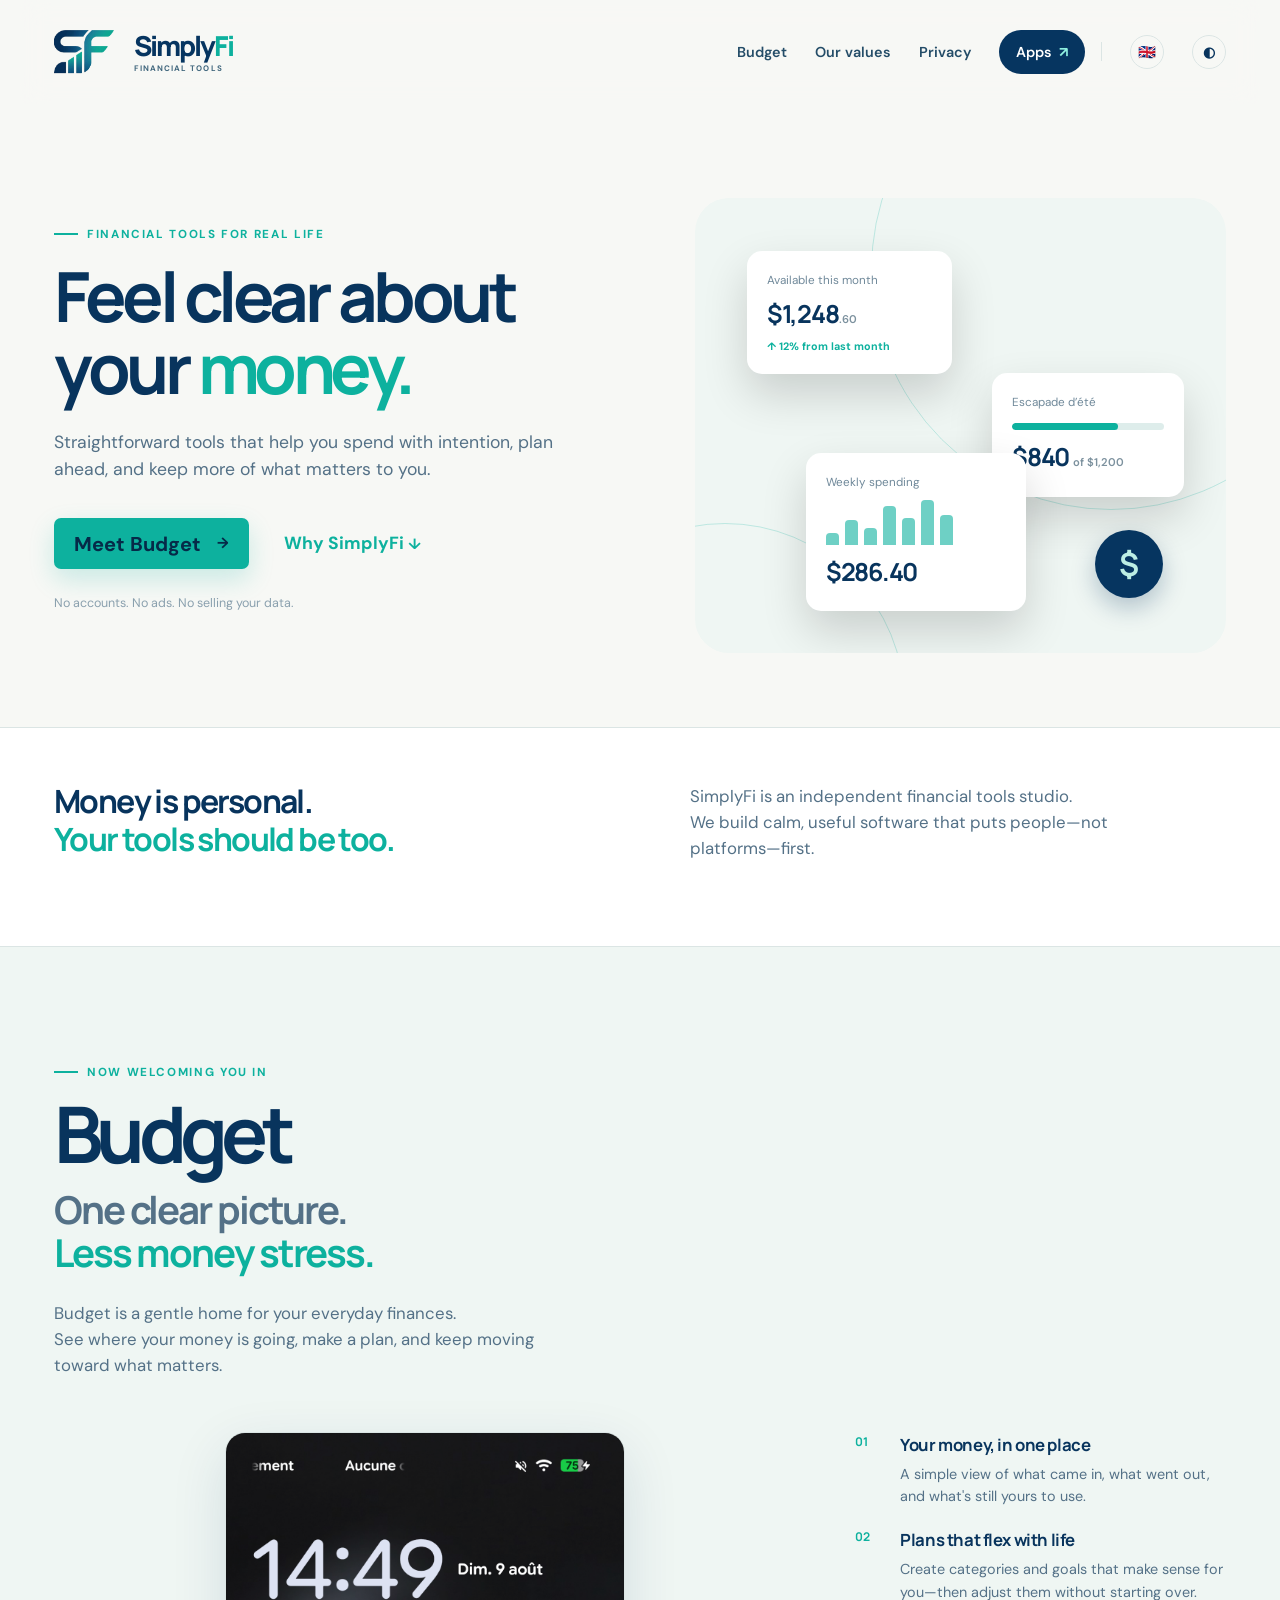
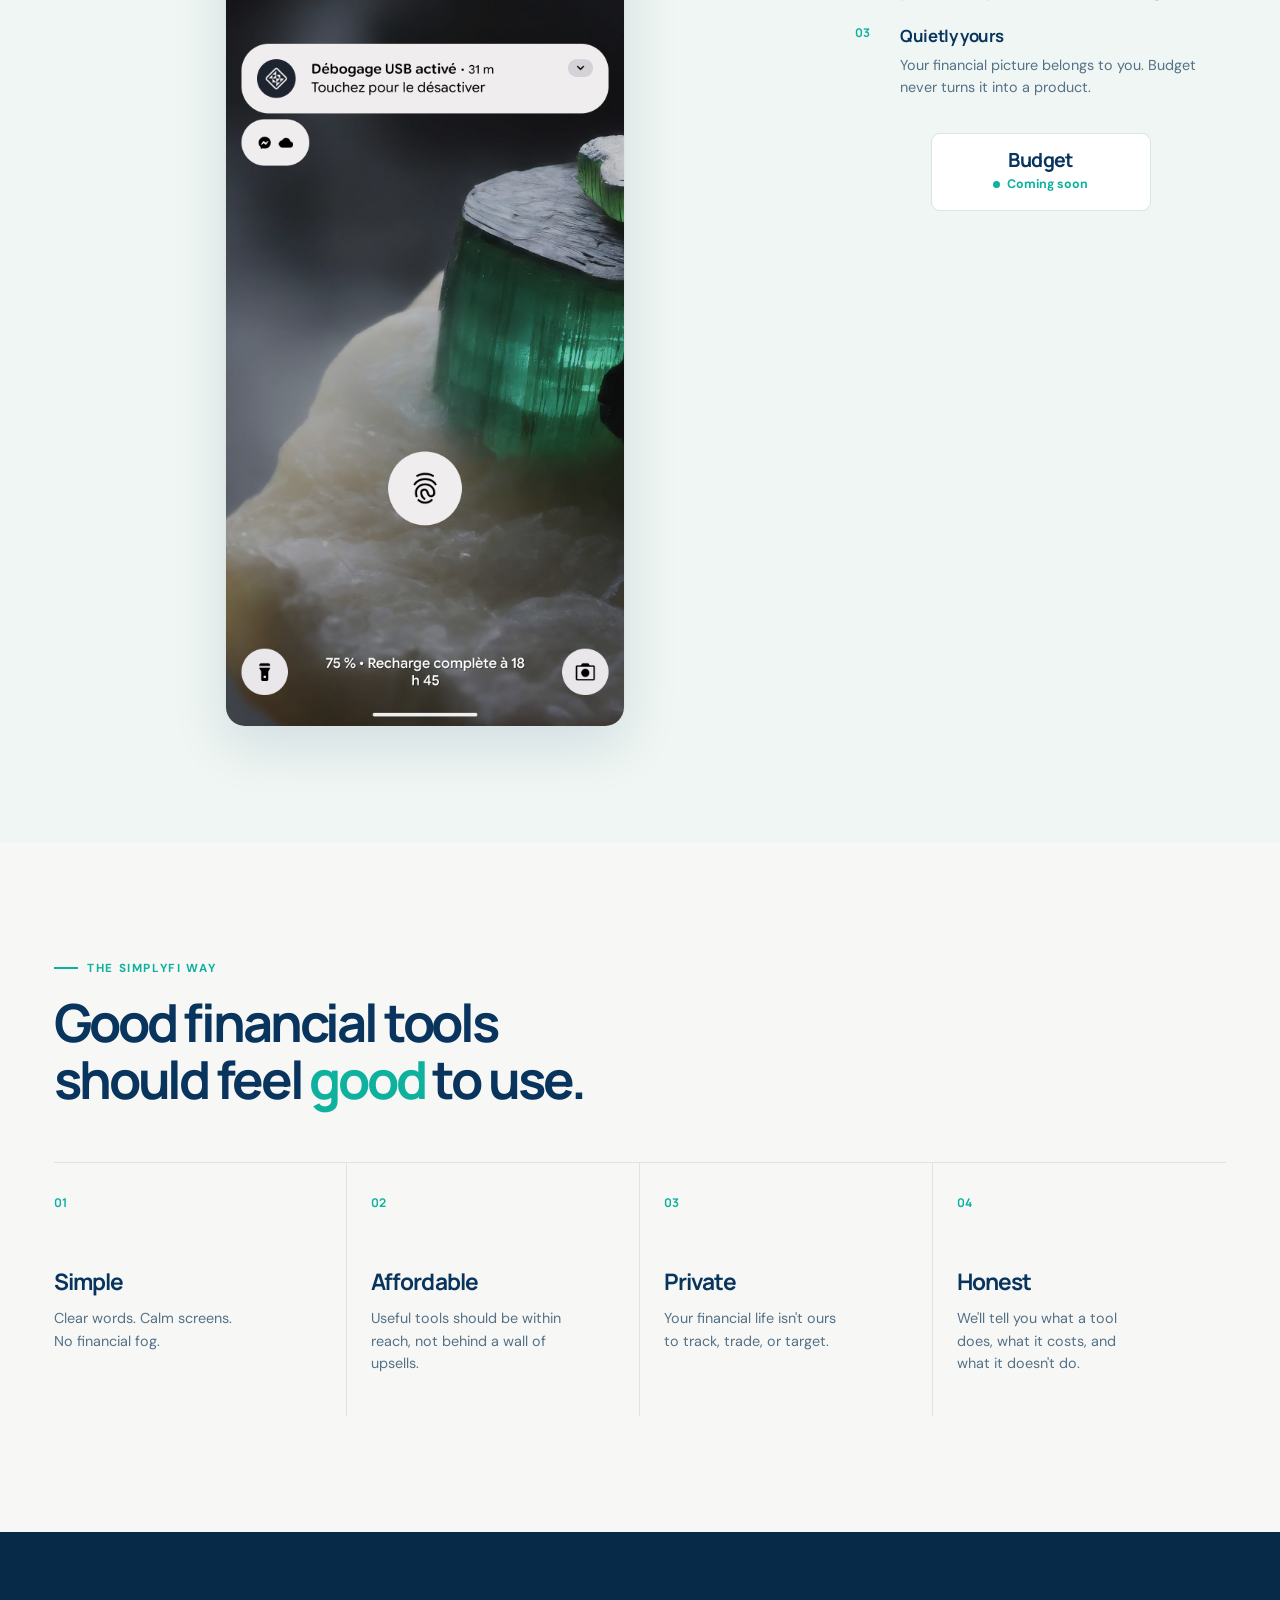
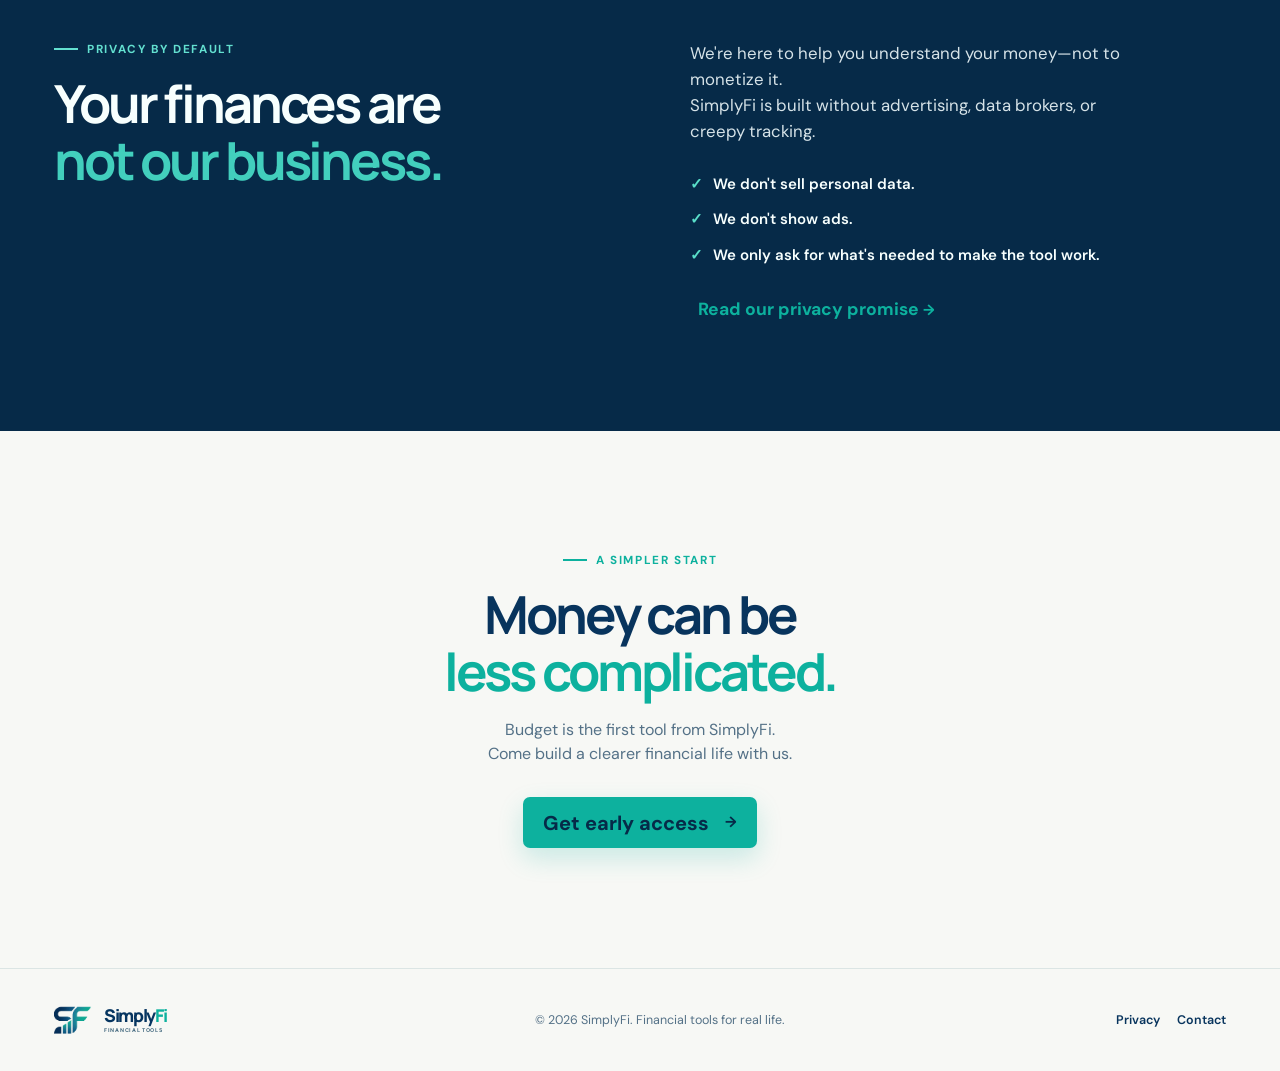
==== commit a3b0d436: "Show full app screenshots at proper size (light and dark)" ====
--- a/index.html
+++ b/index.html
@@ -35,7 +35,7 @@
     </header>
     <section class="intro" aria-label="SimplyFi introduction"><p data-i18n-html="introTitle">Money is personal.<br><strong>Your tools should be too.</strong></p><p data-i18n-html="introCopy">SimplyFi is an independent financial tools studio.<br>We build calm, useful software that puts people—not platforms—first.</p></section>
     <section id="apps" class="budget-section"><div class="section-heading"><p class="eyebrow"><i></i><span data-i18n="budgetEyebrow">Now welcoming you in</span></p><h2 class="app-name">Budget</h2><p class="app-headline" data-i18n-html="budgetTitle">One clear picture.<br><em>Less money stress.</em></p><p data-i18n-html="budgetCopy">Budget is a gentle home for your everyday finances.<br>See where your money is going, make a plan, and keep moving toward what matters.</p></div>
-      <div class="budget-layout"><div class="budget-app"><img class="shot shot-light" src="img/budget-app-light.png" alt="Budget app — your money at a glance: spending plan, categories and goals" width="1080" height="2224"><img class="shot shot-dark" src="img/budget-app-dark.png" alt="" aria-hidden="true" width="1080" height="2224"></div>
+      <div class="budget-layout"><div class="budget-app"><img class="shot shot-light" src="img/budget-app-light.png" alt="Budget app — your money at a glance: spending plan, categories and goals" width="1080" height="2424"><img class="shot shot-dark" src="img/budget-app-dark.png" alt="" aria-hidden="true" width="1080" height="2424"></div>
       <div class="budget-side"><div><span class="number">01</span><h3 data-i18n="pointOneTitle">Your money, in one place</h3><p data-i18n="pointOneCopy">A simple view of what came in, what went out, and what's still yours to use.</p></div><div><span class="number">02</span><h3 data-i18n="pointTwoTitle">Plans that flex with life</h3><p data-i18n="pointTwoCopy">Create categories and goals that make sense for you—then adjust them without starting over.</p></div><div><span class="number">03</span><h3 data-i18n="pointThreeTitle">Quietly yours</h3><p data-i18n="pointThreeCopy">Your financial picture belongs to you. Budget never turns it into a product.</p></div><div class="app-availability" aria-label="Budget, coming soon"><strong>Budget</strong><span><i aria-hidden="true"></i><span data-i18n="comingSoon">Coming soon</span></span></div></div></div>
     </section>
     <section id="values" class="values"><div class="values-heading"><p class="eyebrow"><i></i><span data-i18n="valuesEyebrow">The SimplyFi way</span></p><h2 data-i18n-html="valuesTitle">Good financial tools<br>should feel <em>good</em> to use.</h2></div><div class="value-grid"><article><span>01</span><h3 data-i18n="simple">Simple</h3><p data-i18n="simpleCopy">Clear words. Calm screens. No financial fog.</p></article><article><span>02</span><h3 data-i18n="affordable">Affordable</h3><p data-i18n="affordableCopy">Useful tools should be within reach, not behind a wall of upsells.</p></article><article><span>03</span><h3 data-i18n="private">Private</h3><p data-i18n="privateCopy">Your financial life isn't ours to track, trade, or target.</p></article><article><span>04</span><h3 data-i18n="honest">Honest</h3><p data-i18n="honestCopy">We'll tell you what a tool does, what it costs, and what it doesn't do.</p></article></div></section>
--- a/v2.css
+++ b/v2.css
@@ -3,7 +3,7 @@
 .hero { max-width:1240px; min-height:620px; margin:auto; padding:94px 34px 74px; display:grid; grid-template-columns:1.05fr .95fr; align-items:center; gap:54px; overflow:hidden; } .eyebrow { margin:0 0 17px; color:var(--teal); font-size:.73rem; font-weight:700; text-transform:uppercase; letter-spacing:.14em; } .eyebrow i { width:24px; height:2px; display:inline-block; vertical-align:middle; margin:-2px 9px 0 0; background:currentColor; } h1,h2,h3,p { margin-top:0; } h1,h2,h3 { font-family:Manrope,sans-serif; } h1 { font-size:clamp(3.2rem,5.4vw,5.5rem); line-height:1.04; letter-spacing:-.065em; margin-bottom:25px; } em { color:var(--teal); font-style:normal; } .hero-lede { max-width:500px; color:#547187; font-size:1.1rem; } .hero-actions { margin-top:35px; display:flex; align-items:center; gap:27px; } .button { display:inline-flex; align-items:center; justify-content:center; gap:16px; padding:14px 20px; border-radius:7px; font-weight:700; font-size:.93rem; } .button span { font-size:1.25rem; line-height:1; } .button-primary { background:var(--teal); color:#fff; box-shadow:0 10px 26px rgba(13,177,158,.2); } .button-dark { background:var(--navy); color:#fff; } .text-link { font-weight:700; font-size:.93rem; } .text-link span { color:var(--teal); margin-left:8px; font-size:1.1rem; } .small-print { color:#8aa0ae; font-size:.78rem; margin-top:25px; }
 .hero-visual { position:relative; height:455px; background:linear-gradient(135deg,#e2f2ef,#eef5f2); border-radius:34px; overflow:hidden; } .halo { position:absolute; border-radius:50%; border:1px solid rgba(13,177,158,.22); } .halo-one { width:480px;height:480px;top:-168px;right:-125px; } .halo-two { width:360px;height:360px;bottom:-230px;left:-150px; } .hero-card { position:absolute; padding:20px; border-radius:15px; background:rgba(255,255,255,.94); box-shadow:0 20px 45px rgba(13,59,84,.12); } .hero-card span { color:#70899a; font-size:.73rem; display:block; margin-bottom:6px; } .hero-card strong { font-family:Manrope; font-size:1.55rem; letter-spacing:-.05em; } .hero-card small { font:600 .7rem "DM Sans"; letter-spacing:0; color:#7c919e; } .hero-card b { display:block; font-size:.67rem; margin-top:4px; color:var(--teal); } .card-balance { left:52px; top:53px; width:205px; } .card-goal { right:42px; top:175px; width:192px; } .goal-line { background:#deedeb; height:7px; border-radius:9px; margin:12px 0 8px; overflow:hidden; } .goal-line i { display:block; width:70%;height:100%; background:var(--teal); border-radius:inherit; } .card-spend { bottom:42px; left:111px; width:220px; } .bars { height:45px; display:flex; align-items:end; gap:6px; margin:8px 0; } .bars i { width:13px; background:var(--teal); border-radius:4px 4px 0 0; opacity:.6; } .bars i:nth-child(1){height:25%}.bars i:nth-child(2){height:55%}.bars i:nth-child(3){height:37%}.bars i:nth-child(4){height:85%}.bars i:nth-child(5){height:60%}.bars i:nth-child(6){height:100%}.bars i:nth-child(7){height:65%} .hero-orbit { position:absolute; right:63px; bottom:55px; width:68px;height:68px;border-radius:50%;background:var(--navy);color:#bceee4;display:grid;place-items:center;font:bold 2rem Manrope;box-shadow:0 10px 25px #08345d44; }
 .intro { border-top:1px solid var(--line); border-bottom:1px solid var(--line); padding:55px max(34px,calc((100vw - 1172px)/2)); display:grid; grid-template-columns:1fr 1fr; gap:100px; background:#fff; } .intro p:first-child { font:700 clamp(1.55rem,2.5vw,2.3rem)/1.18 Manrope; letter-spacing:-.05em; } .intro strong { color:var(--teal); } .intro p:last-child { max-width:430px; color:#5b7486; font-size:1.05rem; }
-.budget-section { padding:116px max(34px,calc((100vw - 1172px)/2)); background:#eff6f3; } .section-heading { max-width:600px; }.section-heading h2,.values h2,.privacy h2,.closing h2 { font-size:clamp(2.4rem,4.1vw,4.2rem); line-height:1.08; letter-spacing:-.06em; margin-bottom:20px; } .section-heading>p:last-child { color:#557385; max-width:520px; font-size:1.05rem; } .budget-layout { display:grid; grid-template-columns:1.4fr .7fr; gap:60px; align-items:start; margin-top:54px; } .budget-app { border-radius:20px; overflow:hidden; border:1px solid var(--rule); box-shadow:0 18px 55px rgba(6,53,96,.12); } .budget-app .shot { display:block; width:100%; height:auto; } .budget-app .shot-dark { display:none; } [data-theme="dark"] .budget-app .shot-light { display:none; } [data-theme="dark"] .budget-app .shot-dark { display:block; }.budget-side>div{padding:0 0 20px 45px;position:relative}.number{position:absolute;left:0;top:1px;color:var(--teal);font:700 .75rem Manrope}.budget-side h3{font-size:1.05rem;letter-spacing:-.025em;margin:0 0 5px}.budget-side p{color:#5d7788;font-size:.9rem;margin:0}.budget-side .button{margin:14px 0 0 45px}
+.budget-section { padding:116px max(34px,calc((100vw - 1172px)/2)); background:#eff6f3; } .section-heading { max-width:600px; }.section-heading h2,.values h2,.privacy h2,.closing h2 { font-size:clamp(2.4rem,4.1vw,4.2rem); line-height:1.08; letter-spacing:-.06em; margin-bottom:20px; } .section-heading>p:last-child { color:#557385; max-width:520px; font-size:1.05rem; } .budget-layout { display:grid; grid-template-columns:1.4fr .7fr; gap:60px; align-items:start; margin-top:54px; } .budget-app { max-width:400px; margin:0 auto; border-radius:20px; overflow:hidden; border:1px solid var(--rule); box-shadow:0 18px 55px rgba(6,53,96,.12); } .budget-app .shot { display:block; width:100%; height:auto; } .budget-app .shot-dark { display:none; } [data-theme="dark"] .budget-app .shot-light { display:none; } [data-theme="dark"] .budget-app .shot-dark { display:block; } @media(max-width:800px){.budget-app{max-width:320px}}.budget-side>div{padding:0 0 20px 45px;position:relative}.number{position:absolute;left:0;top:1px;color:var(--teal);font:700 .75rem Manrope}.budget-side h3{font-size:1.05rem;letter-spacing:-.025em;margin:0 0 5px}.budget-side p{color:#5d7788;font-size:.9rem;margin:0}.budget-side .button{margin:14px 0 0 45px}
 .values { padding:116px max(34px,calc((100vw - 1172px)/2)); }.values-heading { margin-bottom:55px; }.value-grid { border-top:1px solid var(--line); display:grid;grid-template-columns:repeat(4,1fr);}.value-grid article{min-height:220px;padding:27px 24px;border-right:1px solid var(--line)}.value-grid article:first-child{padding-left:0}.value-grid article:last-child{border:0}.value-grid span{color:var(--teal);font:700 .75rem Manrope}.value-grid h3{font-size:1.42rem;letter-spacing:-.04em;margin:49px 0 8px}.value-grid p{color:#607b8b;font-size:.9rem;max-width:190px}
 .privacy { padding:108px max(34px,calc((100vw - 1172px)/2)); background:var(--navy); color:white;display:grid;grid-template-columns:1fr 1fr;gap:100px; }.privacy .eyebrow{color:#6de0d0}.privacy h2{margin:0}.privacy-copy{max-width:460px;color:#c2d4dc;font-size:1.05rem}.privacy-copy ul{padding:0;margin:29px 0;list-style:none}.privacy-copy li{margin:12px 0;color:white;font-weight:600;font-size:.94rem}.privacy-copy li:before{content:'✓';color:#59dec9;margin-right:10px}.privacy-copy .text-link{color:#fff}.closing{text-align:center;padding:120px 30px}.closing .eyebrow{justify-content:center}.closing h2{margin-bottom:18px}.closing>p:not(.eyebrow){color:#637c8c;max-width:460px;margin:0 auto 30px}.closing .button{margin:auto}footer{border-top:1px solid var(--line);padding:23px max(34px,calc((100vw - 1172px)/2));display:flex;align-items:center;justify-content:space-between;gap:20px;color:#718894;font-size:.78rem}.footer-brand img{width:84px;height:37px;object-fit:contain}.footer-brand{line-height:0}footer div{display:flex;gap:17px;color:var(--navy);font-weight:600}
 @media (max-width:800px){.site-nav{padding:10px 22px;height:76px}.brand img{width:95px;height:54px}.nav-links{gap:14px;font-size:.82rem}.nav-links>a:not(.nav-cta){display:none}.hero{grid-template-columns:1fr;padding:64px 24px 58px;gap:45px;min-height:0}.hero-visual{height:360px}.card-balance{left:24px;top:36px}.card-goal{right:22px;top:142px}.card-spend{left:64px;bottom:24px}.hero-orbit{right:25px;bottom:22px}.intro,.privacy{grid-template-columns:1fr;gap:18px;padding:48px 24px}.budget-section,.values{padding:74px 24px}.budget-layout{grid-template-columns:1fr;gap:42px}.values-heading{margin-bottom:35px}.value-grid{grid-template-columns:1fr 1fr}.value-grid article,.value-grid article:first-child{padding:22px 15px;border-bottom:1px solid var(--line)}.value-grid article:nth-child(2){border-right:0}.value-grid article:nth-child(3),.value-grid article:nth-child(4){border-bottom:0}.value-grid h3{margin-top:35px}.closing{padding:80px 24px}footer{padding:18px 24px;flex-wrap:wrap}.footer-brand{order:1}footer span{order:3;width:100%}footer div{order:2}}
